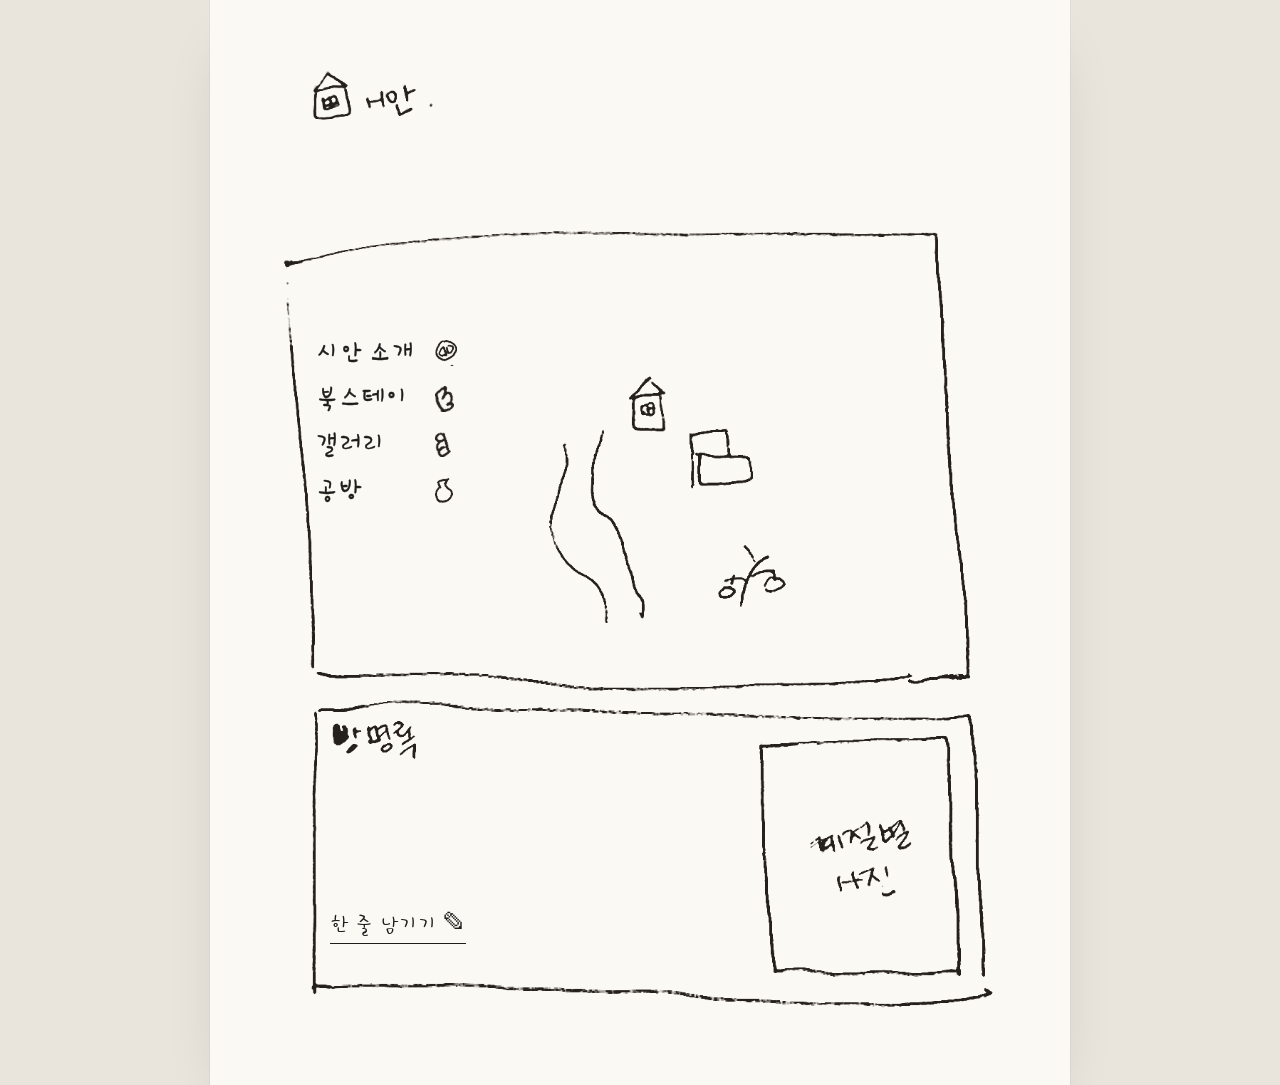
==== index.html @ f901dacc "Tidy the home menu inside the sketch Replace the handwritten menu words with evenly spaced handwriti" ====
<!DOCTYPE html>
<html lang="ko">
<head>
<meta charset="utf-8">
<meta name="viewport" content="width=device-width, initial-scale=1">
<title>시안. — 예술적으로 쉬다.</title>
<meta name="description" content="광덕산 호두마을의 두 채의 집, 시안. 북스테이 · 공방 · 갤러리. EBS 〈건축탐구 집〉에 소개된 집.">
<meta name="theme-color" content="#ECE8DF">
<link rel="icon" href="assets/img/book/favicon.png" type="image/png">

<meta property="og:type" content="book">
<meta property="og:title" content="시안. — 예술적으로 쉬다.">
<meta property="og:description" content="광덕산 호두마을의 두 채의 집, 시안. 북스테이 · 공방 · 갤러리. EBS 〈건축탐구 집〉에 소개된 집.">
<meta property="og:image" content="assets/img/book/drawing.png">
<meta property="og:locale" content="ko_KR">

<link rel="preconnect" href="https://fonts.googleapis.com">
<link rel="preconnect" href="https://fonts.gstatic.com" crossorigin>
<link href="https://fonts.googleapis.com/css2?family=Gowun+Batang:wght@400;700&family=Hi+Melody&display=swap" rel="stylesheet">
<link rel="stylesheet" href="assets/css/style.css">
</head>
<body class="home">

<a class="skip" href="#main">본문으로 건너뛰기</a>

<!-- ───────────────────────── 머리말 (책의 running head) ───────────────────────── -->
<header class="site-head" id="siteHead">
  <div class="head-in">
    <a class="head-title" href="index.html"><img src="assets/img/book/logo-house.svg" alt=""><span>시안.</span></a>
    <span class="head-chapter">예술적으로 쉬다.</span>
    <div class="head-side">
      <a class="head-cart" href="shop.html#cart">장바구니<span class="head-cart-n" data-cart-count hidden>0</span></a>
      <button class="head-toggle" id="navToggle" type="button" aria-expanded="false" aria-controls="mobileNav">차례</button>
    </div>
  </div>
</header>

<!-- ───────────────────────── 차례 ───────────────────────── -->
<nav class="toc-layer mobile-nav" id="mobileNav" aria-label="차례" hidden>
  <div class="toc-layer-in">
    <p class="toc-label">차례</p>
    <ol class="toc">
      <li><a href="index.html"><span class="toc-no"></span><span class="toc-name">처음</span><span class="toc-page">1</span></a></li>
      <li><a href="about.html"><span class="toc-no">1</span><span class="toc-name">시안에 대하여</span><span class="toc-page">9</span></a></li>
      <li><a href="stay.html"><span class="toc-no">2</span><span class="toc-name">시안북스테이</span><span class="toc-page">21</span></a></li>
      <li><a href="workshop.html"><span class="toc-no">3</span><span class="toc-name">시안 공방</span><span class="toc-page">37</span></a></li>
      <li><a href="gallery.html"><span class="toc-no">4</span><span class="toc-name">시안 갤러리</span><span class="toc-page">49</span></a></li>
      <li><a href="shop.html"><span class="toc-no">5</span><span class="toc-name">시안 숍</span><span class="toc-page">61</span></a></li>
      <li><a href="about.html#visit"><span class="toc-no"></span><span class="toc-name">부록 · 오시는 길</span><span class="toc-page">75</span></a></li>
      <li><a href="about.html#press"><span class="toc-no"></span><span class="toc-name">소개된 곳</span><span class="toc-page">19</span></a></li>
    </ol>
  </div>
</nav>

<div class="sheet">

<main id="main" class="home-main">

<!-- 홈은 손그림 그대로: assets/img/book/home-sketch.png 위에 누를 수 있는 자리만 얹었습니다.
     그림을 바꾸면 아래 style 의 left/top/width/height (그림 기준 %) 를 맞춰 주세요. -->
<div class="sketch">
  <img class="sketch-img" src="assets/img/book/home-sketch.png" width="1011" height="1333"
       alt="손으로 그린 시안 홈 화면: 왼쪽 위 집 그림과 '시안.' 글씨, 큰 네모 안 오른쪽에 강과 집과 갤러리 건물과 자전거, 아래 네모에 방명록과 계절별 사진 칸">

  <h1 class="sr">시안 — 예술적으로 쉬다.</h1>

  <a class="spot" style="left:3.96%;top:0.60%;width:17.80%;height:5.25%" href="index.html" aria-label="시안 처음"></a>

  <!-- 메뉴: 손글씨 글꼴 + 스케치에서 오린 아이콘 -->
  <nav class="sk-menu" style="left:5%;top:28.6%;" aria-label="주요 메뉴">
    <a href="about.html"><span>시안 소개</span><img src="assets/img/book/menu-about.png" alt=""></a>
    <a href="stay.html"><span>북스테이</span><img src="assets/img/book/menu-stay.png" alt=""></a>
    <a href="gallery.html"><span>갤러리</span><img src="assets/img/book/menu-gallery.png" alt=""></a>
    <a href="workshop.html"><span>공방</span><img src="assets/img/book/menu-workshop.png" alt=""></a>
  </nav>

  <a class="spot spot--pic" style="left:48.27%;top:32.71%;width:5.93%;height:6.15%" href="stay.html" aria-label="북스테이 (집 그림)"><span>북스테이</span></a>
  <a class="spot spot--pic" style="left:56.58%;top:38.26%;width:9.50%;height:6.45%" href="gallery.html" aria-label="갤러리 (건물 그림)"><span>갤러리</span></a>
  <a class="spot spot--pic" style="left:60.14%;top:50.11%;width:10.58%;height:7.50%" href="about.html#visit" aria-label="오시는 길 (자전거 그림)"><span>오시는 길</span></a>

  <!-- 방명록: 그린 네모 안에 글이 들어갑니다 -->
  <section class="sketch-guest" style="left:6.92%;top:73.37%;width:58.36%;height:19.35%" aria-label="방명록">
    <ul class="guest-list" id="guestList"></ul>
    <button class="guest-open" type="button" id="guestOpen">한 줄 남기기 ✎</button>
  </section>

  <!-- 계절별 사진: 사진을 넣으면 그린 네모를 채웁니다 -->
  <figure class="sketch-season" style="left:68.05%;top:72.62%;width:23.94%;height:22.13%" id="season"></figure>
</div>

</main>

<dialog class="modal" id="guestModal" aria-labelledby="guestModalTitle">
  <div class="modal-in">
    <button class="modal-x" type="button" data-close aria-label="닫기">×</button>
    <div class="modal-body">
      <h2 class="modal-title" id="guestModalTitle">방명록</h2>
      <form id="guestForm" class="guest-form" novalidate>
        <div class="field"><label for="gName">이름</label><input id="gName" autocomplete="name" required maxlength="20"></div>
        <div class="field"><label for="gText">남기실 말</label><textarea id="gText" rows="3" required maxlength="300" placeholder="다녀가신 이야기를 들려주세요"></textarea></div>
        <button class="btn" type="submit" id="guestSubmit">남기기</button>
        <p class="form-msg" id="guestMsg" role="status"></p>
      </form>
    </div>
  </div>
</dialog>
</div><!-- /.sheet -->

<script src="assets/js/data.js" defer></script>
<script src="assets/js/main.js" defer></script>
<script src="assets/js/home.js" defer></script>
</body>
</html>
---- assets/css/style.css ----
/* ============================================================
   CYAN — 예술적으로 쉬다.
   ------------------------------------------------------------
   한 권의 책처럼: 책상 위에 펼친 종이 한 장, 명조 본문과 손글씨 제목, 넉넉한 여백.
   그림은 HOUSE · GALLERY 펜 드로잉 하나만 씁니다 (assets/img/book/).
   색과 크기는 :root 의 토큰만 고치면 전체에 반영됩니다.
   ============================================================ */

:root{
  --desk:   #E9E5DC;   /* 책 바깥 (책상) */
  --paper:  #FBF9F4;   /* 종이 */
  --tint:   #F2EEE5;   /* 한 톤 낮은 종이 */
  --ink:    #1E1E1C;   /* 글자 */
  --ink-2:  #55534E;   /* 보조 글자 */
  --ink-3:  #96928A;   /* 흐린 글자 */
  --rule:   rgba(30,30,28,.16);
  --rule-2: rgba(30,30,28,.08);
  --blue:   #2B4D8F;   /* 시안 — 링크에만 아주 조금 */

  --serif: "Gowun Batang", "Noto Serif KR", serif;   /* 본문 — 책 명조 */
  --pen:   "Hi Melody", "Gowun Batang", cursive;      /* 제목 · 숫자 — 연필 손글씨 */
  --latin: var(--pen);

  --sheet: 860px;                    /* 종이 폭 */
  --pad: clamp(22px, 8vw, 96px);     /* 종이 안쪽 여백 */
  --measure: 34em;                   /* 한 줄 길이 */
  --ease: cubic-bezier(.22,.61,.36,1);

  color-scheme: light;
}

*,*::before,*::after{ box-sizing:border-box; }
html{ -webkit-text-size-adjust:100%; scroll-behavior:smooth; }

body{
  margin:0;
  background:var(--desk);
  color:var(--ink);
  font-family:var(--serif);
  font-size:17px;
  line-height:2;
  letter-spacing:0;
  word-break:keep-all;
  -webkit-font-smoothing:antialiased;
  overflow-x:hidden;
}

img{ max-width:100%; display:block; }
a{ color:inherit; text-decoration:none; }
h1,h2,h3{ margin:0; font-family:var(--pen); font-weight:400; line-height:1.3; }
.toc-name, .turn a{ font-family:var(--pen); }
.toc-name small, .turn a small{ font-family:var(--serif); }
p{ margin:0; }
ul,ol,dl,dd{ margin:0; padding:0; list-style:none; }
button, input, textarea{ font-family:inherit; }

.sr{ position:absolute; width:1px; height:1px; overflow:hidden; clip:rect(0 0 0 0); white-space:nowrap; }
.skip{ position:absolute; left:-9999px; top:0; z-index:300; background:var(--ink); color:var(--paper); padding:10px 16px; font-size:14px; }
.skip:focus{ left:12px; top:12px; }
::selection{ background:#D9E2F1; }
:focus-visible{ outline:1.5px solid var(--ink); outline-offset:4px; }

.link{ border-bottom:1px solid var(--rule); transition:border-color .2s, color .2s; }
.link:hover{ color:var(--blue); border-bottom-color:var(--blue); }
.muted{ color:var(--ink-2); font-size:14px; }
.empty{ color:var(--ink-2); font-size:15px; padding:8px 0; }

/* ── 종이 ─────────────────────────────────────────────────── */

.sheet{
  position:relative;
  max-width:var(--sheet); margin:0 auto;
  background:var(--paper);
  box-shadow:0 0 0 1px rgba(30,30,28,.04), 0 30px 60px -30px rgba(30,30,28,.25);
  min-height:100vh;
}

/* ── 머리말 (running head) ────────────────────────────────── */

.site-head{
  position:sticky; top:0; z-index:100;
  max-width:var(--sheet); margin:0 auto;
  background:rgba(251,249,244,.94);
  backdrop-filter:blur(8px); -webkit-backdrop-filter:blur(8px);
  border-bottom:1px solid transparent;
  transition:border-color .3s;
}
.site-head.is-stuck{ border-bottom-color:var(--rule-2); }
.head-in{
  display:grid; grid-template-columns:1fr auto 1fr; align-items:center; gap:12px;
  height:58px; padding:0 var(--pad);
  font-size:13px; color:var(--ink-2);
}
.head-title{ display:inline-flex; align-items:center; gap:8px; justify-self:start; color:var(--ink); }
.head-title img{ width:24px; height:auto; }
.head-title span{ font-family:var(--pen); font-size:25px; line-height:1; }
.head-chapter{ font-size:12.5px; color:var(--ink-3); letter-spacing:.02em; white-space:nowrap; overflow:hidden; text-overflow:ellipsis; }
.head-side{ justify-self:end; display:flex; align-items:center; gap:18px; }
.head-cart, .head-toggle{
  background:none; border:0; padding:6px 0; cursor:pointer;
  font-size:13px; color:var(--ink-2); letter-spacing:.02em;
  border-bottom:1px solid transparent; transition:color .2s, border-color .2s;
}
.head-cart:hover, .head-toggle:hover{ color:var(--ink); border-bottom-color:var(--ink); }
.head-cart-n{ margin-left:4px; font-family:var(--latin); font-size:18px; color:var(--blue); }
.head-cart-n::before{ content:"("; } .head-cart-n::after{ content:")"; }
.head-cart-n[hidden]{ display:none; }
.head-toggle[aria-expanded="true"]{ color:var(--ink); }

/* ── 차례 (펼침) ──────────────────────────────────────────── */

.toc-layer{
  position:fixed; inset:0; z-index:99;
  background:rgba(233,229,220,.6);
  backdrop-filter:blur(3px); -webkit-backdrop-filter:blur(3px);
  opacity:0; pointer-events:none; transition:opacity .35s var(--ease);
  overflow-y:auto;
}
.toc-layer.is-open{ opacity:1; pointer-events:auto; }
.toc-layer-in{
  max-width:var(--sheet); min-height:100%; margin:0 auto;
  background:var(--paper);
  padding:120px var(--pad) 80px;
  transform:translateY(-10px); transition:transform .45s var(--ease);
}
.toc-layer.is-open .toc-layer-in{ transform:none; }
.toc-label, .part-label{
  text-align:center; font-size:15px; letter-spacing:.2em; padding-left:.2em; color:var(--ink-2);
  margin-bottom:48px;
}

.toc{ max-width:30em; margin:0 auto; }
.toc li + li{ margin-top:4px; }
.toc a{
  display:grid; grid-template-columns:2.2em minmax(0,1fr) auto; align-items:baseline;
  padding:10px 0;
  /* 점선 줄 (leader) */
  background:radial-gradient(circle, var(--ink-3) .7px, transparent 1px) 0 calc(100% - 1.15em)/7px 7px repeat-x;
  transition:color .2s;
}
.toc a:hover{ color:var(--blue); }
.toc-no{ align-self:stretch; background:var(--paper); font-family:var(--latin); font-size:25px; line-height:1.6; color:var(--ink-3); }
.toc-name{ justify-self:start; padding-right:.6em; background:var(--paper); font-size:21px; line-height:1.5; }
.toc-name small{ display:block; font-size:13px; color:var(--ink-3); line-height:1.6; }
.toc-page{ padding-left:.6em; background:var(--paper); font-family:var(--latin); font-size:22px; color:var(--ink-2); }
.toc a[aria-current="page"] .toc-name{ color:var(--blue); }

@keyframes ink{ from{ opacity:0; filter:blur(3px); } to{ opacity:1; filter:none; } }
@keyframes rise{ from{ opacity:0; transform:translateY(10px); } to{ opacity:1; transform:none; } }

/* ── 홈: 손그림 그대로 (assets/img/book/home-sketch.png) ──────── */

.home .site-head{ display:none; }
.home-main{ padding:clamp(28px,6vw,64px) clamp(14px,5vw,56px) clamp(40px,7vw,72px); }

.sketch{ position:relative; max-width:720px; margin:0 auto; container-type:inline-size; animation:ink 1.2s var(--ease) both; }
.sketch-img{ width:100%; height:auto; }

/* 누를 수 있는 자리 (그림 위에 투명하게) */
.spot{ position:absolute; display:block; border-radius:10px; transition:background .25s; }
.spot--line:hover, .spot--line:focus-visible{ background:linear-gradient(transparent 62%, rgba(43,77,143,.18) 62% 88%, transparent 88%); }
.spot--pic span{
  position:absolute; left:50%; top:100%; transform:translate(-50%,-2px);
  font-family:var(--pen); font-size:max(15px,2.6cqw); line-height:1; white-space:nowrap; color:var(--blue);
  opacity:0; transition:opacity .25s, transform .3s var(--ease); pointer-events:none;
}
.spot--pic:hover, .spot--pic:focus-visible{ background:rgba(43,77,143,.07); }
.spot--pic:hover span, .spot--pic:focus-visible span{ opacity:1; transform:translate(-50%,4px); }
.spot:focus-visible{ outline:1.5px dashed var(--blue); outline-offset:2px; }

/* 메뉴 (그림 안 왼쪽) */
.sk-menu{ position:absolute; display:grid; gap:1.5cqw; }
.sk-menu a{ display:grid; grid-template-columns:16.5cqw auto; align-items:center; width:fit-content; }
.sk-menu span{
  font-family:var(--pen); font-size:max(14px,3.9cqw); line-height:1.25; color:var(--ink); width:fit-content;
  -webkit-text-stroke:.35px currentColor;   /* 펜 선 굵기에 맞춤 */
  background:linear-gradient(transparent 58%, rgba(43,77,143,0) 58% 90%, transparent 90%);
  transition:background .25s, color .2s;
}
.sk-menu img{ height:max(14px,3.5cqw); width:auto; transition:transform .35s var(--ease); }
.sk-menu a:hover span, .sk-menu a:focus-visible span{ color:var(--blue); background:linear-gradient(transparent 58%, rgba(43,77,143,.16) 58% 90%, transparent 90%); }
.sk-menu a:hover img, .sk-menu a:focus-visible img{ transform:rotate(-8deg) scale(1.1); }

/* 방명록 칸 */
.sketch-guest{ position:absolute; display:flex; flex-direction:column; justify-content:space-between; overflow:hidden; padding-top:1cqw; }
.sketch-guest .guest-list{ overflow:hidden; }
.sketch-guest .guest-list li + li{ margin-top:1.4cqw; padding-top:1.4cqw; border-top:1px dashed var(--rule); }
.sketch-guest .guest-text{ font-size:max(11px,2.3cqw); line-height:1.6; display:-webkit-box; -webkit-line-clamp:2; -webkit-box-orient:vertical; overflow:hidden; }
.sketch-guest .guest-by{ font-size:max(10px,1.7cqw); color:var(--ink-3); }
.sketch-guest .guest-empty{ font-size:max(11px,2.2cqw); color:var(--ink-2); }
.guest-open{
  align-self:flex-start; border:0; background:none; padding:0 0 2px; cursor:pointer;
  font-family:var(--pen); font-size:max(14px,3.2cqw); line-height:1.3; color:var(--ink); border-bottom:1px solid var(--ink);
  transition:color .2s, border-color .2s;
}
.guest-open:hover{ color:var(--blue); border-bottom-color:var(--blue); }
.guest-form{ display:grid; gap:18px; margin-top:16px; }
.guest-form .btn{ justify-self:start; }
.guest-thanks{ font-size:15px; color:var(--ink-2); margin-top:12px; }

/* 계절별 사진 칸 */
.sketch-season{ position:absolute; margin:0; overflow:hidden; }
.sketch-season.has-photo{ background:var(--paper); }
.sketch-season img{ width:100%; height:100%; object-fit:cover; }
.sketch-season figcaption{
  position:absolute; left:0; right:0; bottom:0; padding:4px 8px;
  background:rgba(251,249,244,.85); text-align:center; font-family:var(--pen); font-size:max(14px,2.4cqw);
}

/* 소개된 곳 */
.press{ display:grid; grid-template-columns:repeat(2,minmax(0,1fr)); gap:20px; }
.press-item{ padding:28px 26px 26px; border:1px solid var(--rule); background:var(--paper); }
.press-kind{ font-size:13px; letter-spacing:.2em; color:var(--ink-3); }
.press-title{ margin-top:8px; font-size:30px; line-height:1.3; }
.press-sub{ font-size:16px; color:var(--ink-2); }
.press-text{ margin:14px 0 16px; font-size:16px; line-height:1.8; }
.press .xref{ margin-left:0; }
.press--inline{ margin-top:28px; max-width:var(--measure); }

/* ── 장 첫 페이지 ─────────────────────────────────────────── */

.opener{
  display:flex; flex-direction:column; align-items:center; text-align:center;
  padding:clamp(80px,13vw,140px) var(--pad) clamp(64px,9vw,96px);
  border-bottom:1px solid var(--rule-2);
}
.opener-no{ font-size:15px; letter-spacing:.2em; padding-left:.2em; color:var(--ink-2); animation:rise 1s var(--ease) both; }
.opener-title{ margin-top:18px; font-size:clamp(38px,5.8vw,52px); letter-spacing:0; animation:rise 1s var(--ease) .12s both; }
.opener-title::after{ content:""; display:block; width:28px; height:1px; margin:30px auto 0; background:var(--ink); }
.opener-art{ width:min(120px,34%); height:auto; margin-top:52px; animation:ink 1.4s var(--ease) .25s both; }
.opener-art--wide{ width:min(210px,56%); }
.opener-epigraph{
  margin-top:44px; max-width:28em;
  font-size:15px; line-height:2.1; color:var(--ink-2);
  animation:rise 1s var(--ease) .35s both;
}

/* ── 본문 페이지 ──────────────────────────────────────────── */

.page{ padding:clamp(64px,9vw,104px) var(--pad); }
.page + .page{ border-top:1px solid var(--rule-2); }
.page--appendix{ background:var(--tint); }

.sect-title{ font-size:28px; letter-spacing:0; margin-bottom:30px; }
.sect-no{ font-family:var(--latin); font-size:25px; color:var(--ink-3); margin-right:.8em; letter-spacing:0; }
.page--appendix .sect-title{ text-align:center; margin-top:-24px; }

.prose{ max-width:var(--measure); }
.prose p + p{ margin-top:1.1em; }
.prose .lead{ font-size:20px; line-height:1.9; margin-bottom:.4em; }
.prose .sign{ margin-top:2.4em; text-align:right; color:var(--ink-2); }
.prose .sign span{ font-size:14px; color:var(--ink-3); }
#preface .prose{ margin:0 auto; }
.prose-note{ max-width:var(--measure); margin:-12px 0 36px; font-size:15px; color:var(--ink-2); }

.plate{ margin:56px auto 36px; text-align:center; }
.plate img{ width:min(250px,64%); height:auto; margin:0 auto; }
.plate--small img{ width:min(130px,40%); }
.plate figcaption{ margin-top:16px; font-size:13px; color:var(--ink-2); }
.plate figcaption span{ margin-right:.8em; color:var(--ink-3); letter-spacing:.1em; }

.glossary{ max-width:var(--measure); border-top:1px solid var(--rule); }
.glossary > div{ display:grid; grid-template-columns:7.5em minmax(0,1fr); gap:20px; padding:16px 0; border-bottom:1px solid var(--rule-2); }
.glossary > div[hidden]{ display:none; }
.glossary dt{ font-size:14px; color:var(--ink-2); padding-top:2px; }
.glossary dd{ font-size:16px; line-height:1.9; }
.xref{ margin-left:.5em; font-size:13px; color:var(--blue); white-space:nowrap; }
.xref:hover{ border-bottom:1px solid var(--blue); }

.footnote{ max-width:var(--measure); margin-top:40px; padding-top:14px; font-size:13px; line-height:1.9; color:var(--ink-2); position:relative; }
.footnote::before{ content:""; position:absolute; top:0; left:0; width:48px; height:1px; background:var(--ink-3); }

.route{ max-width:var(--measure); margin:32px 0 40px; counter-reset:r; }
.route li{ position:relative; padding-left:2.4em; counter-increment:r; }
.route li + li{ margin-top:.8em; }
.route li::before{ content:counter(r); position:absolute; left:0; top:-.05em; font-family:var(--latin); font-size:25px; color:var(--ink-3); }

.dots li{ display:inline; }
.dots li + li::before{ content:" · "; color:var(--ink-3); }

/* ── 버튼 ─────────────────────────────────────────────────── */

.btn{
  display:inline-flex; align-items:center; justify-content:center; gap:8px;
  min-height:48px; padding:0 26px;
  background:var(--ink); color:var(--paper);
  border:1px solid var(--ink); border-radius:0;
  font-size:15px; letter-spacing:.06em; cursor:pointer;
  transition:background .25s, color .25s;
}
.btn:hover{ background:var(--paper); color:var(--ink); }
.btn--ghost{ background:transparent; color:var(--ink); }
.btn--ghost:hover{ background:var(--ink); color:var(--paper); }
.btn--block{ width:100%; }
.btn:disabled{ background:var(--tint); color:var(--ink-3); border-color:var(--rule); cursor:not-allowed; }

/* 본문 안 행동 버튼은 글줄처럼 */
.show-actions{ display:flex; flex-wrap:wrap; align-items:center; gap:10px 24px; margin-top:22px; }
.show-actions .btn, .room .btn{
  min-height:0; padding:0 0 2px; background:none; color:var(--ink); border:0; border-bottom:1px solid var(--ink);
  font-size:14.5px; letter-spacing:.02em;
}
.show-actions .btn::after, .room .btn::after{ content:"→"; transition:transform .3s var(--ease); }
.show-actions .btn:hover, .room .btn:hover{ color:var(--blue); border-bottom-color:var(--blue); background:none; }
.show-actions .btn:hover::after, .room .btn:hover::after{ transform:translateX(3px); }

.chip{ font-size:12.5px; color:var(--ink-3); }
.chip::before{ content:"— "; }

/* ── 사진 (data.js 에 사진을 넣었을 때만) ─────────────────── */

.frame{ position:relative; aspect-ratio:4/3; overflow:hidden; background:var(--tint); }
.frame img{ position:absolute; inset:0; width:100%; height:100%; object-fit:cover; }
.frame--tall{ aspect-ratio:3/4; }
.room-visual:empty, .show-visual:empty{ display:none; }

/* ── 방 · 수업 목록 (2장 · 3장) ───────────────────────────── */

.rooms{ max-width:var(--measure); }
.room{ padding:28px 0 32px; border-top:1px solid var(--rule); }
.room:last-child{ border-bottom:1px solid var(--rule); }
.room-visual{ margin-bottom:22px; }
.room .tile-no{ font-family:var(--latin); font-size:19px; letter-spacing:.08em; color:var(--ink-3); }
.room-name{ font-size:28px; margin:2px 0 8px; }
.room-text{ font-size:16px; line-height:1.95; }
.room .dots{ margin-top:10px; font-size:14px; color:var(--ink-2); }
.room-meta{ margin-top:16px; }
.room-meta > div{ display:grid; grid-template-columns:4.5em minmax(0,1fr); gap:12px; font-size:14px; line-height:1.9; }
.room-meta dt{ color:var(--ink-3); }

/* ── 신청서 (예약 · 수업) ─────────────────────────────────── */

.book{ max-width:36em; }
.book[hidden]{ display:none; }
.book-step{ border:0; margin:0; padding:0 0 44px; min-width:0; }
.book-step legend{ display:flex; align-items:baseline; gap:14px; padding:0; margin-bottom:18px; font-size:17px; }
.book-step legend span{ font-size:14px; color:var(--ink-3); }

.book-sum{ margin-top:8px; padding:28px clamp(18px,4vw,32px); border:1px solid var(--ink); background:var(--paper); }
.book-sum-title{ font-size:14px; letter-spacing:.16em; color:var(--ink-2); margin-bottom:10px; }

.sum > div{ display:flex; justify-content:space-between; gap:16px; padding:8px 0; border-bottom:1px solid var(--rule-2); font-size:14.5px; line-height:1.7; }
.sum dt{ color:var(--ink-2); flex:none; }
.sum dd{ text-align:right; }
.sum .sum-sub{ font-size:13px; }
.sum .sum-sub dt, .sum .sum-sub dd{ color:var(--ink-3); }
.sum .sum-total{ border-top:1px solid var(--ink); border-bottom:0; margin-top:6px; padding-top:14px; align-items:baseline; }
.sum .sum-total dt{ color:var(--ink); }
.sum .sum-total dd{ font-size:22px; letter-spacing:-.01em; }
.sum-note{ text-align:right; font-size:12.5px; }

.notice{ margin:20px 0; font-size:12.5px; line-height:1.85; color:var(--ink-2); }
.notice li{ position:relative; padding-left:1.1em; }
.notice li + li{ margin-top:4px; }
.notice li::before{ content:"*"; position:absolute; left:0; color:var(--ink-3); }

/* 고르기 */
.pick{ display:grid; border-top:1px solid var(--rule); }
.pick-item{ position:relative; cursor:pointer; border-bottom:1px solid var(--rule); }
.pick-item input{ position:absolute; opacity:0; inset:0; margin:0; cursor:pointer; }
.pick-box{
  display:grid; grid-template-columns:22px minmax(0,1fr) auto; grid-template-rows:auto auto; column-gap:12px;
  align-items:baseline; padding:14px 4px;
  transition:background .2s;
}
.pick-box::before{
  content:""; grid-row:1 / 3; align-self:center;
  width:14px; height:14px; border:1px solid var(--ink); border-radius:50%;
  box-shadow:inset 0 0 0 3px var(--paper); transition:background .2s;
}
.pick-item:hover .pick-box{ background:var(--tint); }
.pick-item input:checked + .pick-box::before{ background:var(--ink); }
.pick-item input:focus-visible + .pick-box{ outline:1.5px solid var(--ink); outline-offset:2px; }
.pick-name{ font-size:16.5px; }
.pick-sub{ grid-column:2; font-size:12.5px; color:var(--ink-3); line-height:1.6; }
.pick-price{ grid-column:3; grid-row:1; font-size:14px; color:var(--ink-2); }

/* 달력 */
.cal{ position:relative; }
.cal-nav{ position:absolute; top:0; right:0; display:flex; gap:4px; z-index:1; }
.cal-nav button{
  width:34px; height:30px; border:1px solid var(--rule); background:var(--paper); cursor:pointer;
  font-size:13px; color:var(--ink); transition:border-color .2s;
}
.cal-nav button:hover:not(:disabled){ border-color:var(--ink); }
.cal-nav button:disabled{ opacity:.3; cursor:default; }
.cal-months{ display:grid; grid-template-columns:repeat(auto-fit,minmax(0,1fr)); gap:clamp(18px,4vw,40px); }
.cal-title{ font-family:var(--latin); font-size:25px; letter-spacing:.06em; line-height:30px; margin-bottom:8px; }
.cal-grid{ display:grid; grid-template-columns:repeat(7,minmax(0,1fr)); gap:2px 0; }
.cal-wd{ text-align:center; font-size:11.5px; color:var(--ink-3); padding-bottom:6px; border-bottom:1px solid var(--rule-2); margin-bottom:4px; }
.cal-day{
  position:relative; aspect-ratio:1/1; max-height:42px; width:100%;
  border:0; background:none; cursor:pointer; padding:0;
  font-family:var(--latin); font-size:21px; color:var(--ink);
  transition:background .15s;
}
.cal-day.is-wknd:not(:disabled){ color:var(--blue); }
.cal-day:hover:not(:disabled){ background:var(--tint); }
.cal-day:disabled{ color:var(--ink-3); opacity:.45; cursor:default; }
.cal-day.is-full{ text-decoration:line-through; }
.cal-day.is-out{ text-decoration:none; opacity:1; color:var(--ink); }
.cal-day.is-today::after{ content:""; position:absolute; left:50%; bottom:5px; width:10px; height:1px; margin-left:-5px; background:currentColor; }
.cal-day.is-range{ background:var(--tint); }
.cal-day.is-sel, .cal-day.is-sel:hover:not(:disabled){ background:var(--ink); color:var(--paper); opacity:1; text-decoration:none; }
.cal-help{ margin-top:16px; font-size:14.5px; }
.cal-legend{ display:flex; flex-wrap:wrap; gap:4px 18px; margin-top:6px; font-size:12px; color:var(--ink-3); }
.cal-legend li{ display:flex; align-items:center; gap:6px; }
.cal-legend i{ width:11px; height:11px; }
.cal-legend i.is-sel{ background:var(--ink); }
.cal-legend i.is-full{ background:linear-gradient(transparent 45%, var(--ink-3) 45% 55%, transparent 55%); }
.cal-legend i.is-wknd{ border:1px solid var(--blue); }

/* 숫자 */
.stepper{ display:inline-flex; align-items:center; border:1px solid var(--rule); }
.stepper button{ width:44px; height:44px; border:0; background:none; cursor:pointer; font-size:18px; color:var(--ink); transition:background .2s; }
.stepper button:hover:not(:disabled){ background:var(--tint); }
.stepper button:disabled{ color:var(--ink-3); opacity:.5; cursor:default; }
.stepper output{ min-width:44px; text-align:center; font-family:var(--latin); font-size:25px; }
.stepper--sm button{ width:30px; height:30px; font-size:14px; }
.stepper--sm output{ min-width:26px; font-size:16px; }
.book-step .stepper + .muted{ margin-top:10px; font-size:13px; }

/* 빈칸 */
.fields{ display:grid; grid-template-columns:repeat(2,minmax(0,1fr)); gap:22px 24px; }
.field--full{ grid-column:1 / -1; }
.field label{ display:block; font-size:13px; color:var(--ink-2); }
.field label small{ font-size:12px; color:var(--ink-3); margin-left:4px; }
.field input:not([type="checkbox"]), .field textarea{
  width:100%; padding:8px 0 9px;
  background:transparent; color:var(--ink);
  border:0; border-bottom:1px solid var(--ink); border-radius:0;
  font:inherit; font-size:16px; line-height:1.6;
  transition:border-color .2s, box-shadow .2s;
}
.field textarea{ resize:vertical; background-image:repeating-linear-gradient(transparent 0 calc(1.6em + 1px), var(--rule-2) calc(1.6em + 1px) calc(1.6em + 2px)); }
.field input::placeholder, .field textarea::placeholder{ color:var(--ink-3); }
.field input:focus, .field textarea:focus{ outline:none; box-shadow:0 1px 0 var(--ink); }
.field.is-bad input, .field.is-bad textarea{ border-bottom-color:#B4452F; box-shadow:0 1px 0 #B4452F; }
.field--check label{ display:flex; gap:10px; align-items:flex-start; font-size:14px; color:var(--ink); cursor:pointer; }
.field--check input{ margin-top:6px; accent-color:var(--ink); width:15px; height:15px; flex:none; }
.field--check.is-bad label{ color:#B4452F; }
.field[hidden]{ display:none; }
.book-sum .field--check{ margin-bottom:20px; }

.form-msg{ margin-top:12px; font-size:13.5px; color:#B4452F; }
.form-msg:empty{ display:none; }

.done{ max-width:36em; padding:40px clamp(20px,4vw,40px); border:1px solid var(--ink); }
.done:focus{ outline:none; }
.done .part-label{ text-align:left; margin-bottom:16px; padding-left:0; }
.done-title{ font-size:28px; margin-bottom:12px; }
.done-text{ font-size:15px; line-height:1.95; color:var(--ink-2); margin-bottom:20px; }
.done .sum{ margin-bottom:20px; }

/* 수업 날짜 */
.slots{ border-top:1px solid var(--rule); }
.slots-row{ display:grid; grid-template-columns:9.5em minmax(0,1fr); gap:12px; align-items:center; padding:10px 0; border-bottom:1px solid var(--rule-2); }
.slots-date{ font-size:14.5px; }
.slots-times{ display:flex; flex-wrap:wrap; gap:6px; }
.slot{
  min-height:34px; padding:0 14px; border:1px solid var(--rule); background:none; cursor:pointer;
  font-family:var(--latin); font-size:20px; color:var(--ink);
  transition:border-color .2s, background .2s, color .2s;
}
.slot:hover:not(:disabled){ border-color:var(--ink); }
.slot.is-sel{ background:var(--ink); border-color:var(--ink); color:var(--paper); }
.slot:disabled{ color:var(--ink-3); cursor:default; text-decoration:line-through; }
.slot em{ font-family:var(--serif); font-style:normal; font-size:11px; margin-left:4px; display:inline-block; text-decoration:none; }

/* ── 전시 (4장) ───────────────────────────────────────────── */

.show{ max-width:var(--measure); }
.show + .show{ margin-top:48px; padding-top:48px; border-top:1px solid var(--rule-2); }
.show-visual{ margin-bottom:24px; }
.show-meta{ font-family:var(--latin); font-size:21px; letter-spacing:.06em; color:var(--ink-2); }
.show-title{ margin:6px 0 2px; font-size:clamp(30px,4vw,38px); letter-spacing:0; }
.show-title::before{ content:"〈"; color:var(--ink-3); } .show-title::after{ content:"〉"; color:var(--ink-3); }
.show-artist{ font-size:15px; color:var(--ink-2); }
.show-text{ margin-top:18px; font-size:16px; line-height:2; }

.showlist{ max-width:var(--measure); border-top:1px solid var(--rule); }
.showlist li{ display:grid; grid-template-columns:6em minmax(0,1fr) auto; gap:4px 16px; align-items:baseline; padding:14px 0; border-bottom:1px solid var(--rule-2); }
.showlist-date{ font-family:var(--latin); font-size:20px; color:var(--ink-2); grid-row:1 / 3; }
.showlist-title{ font-size:16.5px; }
.showlist-artist{ grid-column:2; font-size:13.5px; color:var(--ink-3); }
.showlist-state{ grid-column:3; grid-row:1; font-size:12px; color:var(--ink-3); }

/* 탭 (연도 · 시리즈) */
.tabs{ display:flex; flex-wrap:wrap; gap:4px 0; margin-bottom:28px; font-size:14px; }
.tabs button{
  border:0; background:none; cursor:pointer; padding:4px 0;
  font-size:14px; color:var(--ink-3); border-bottom:1px solid transparent;
  transition:color .2s, border-color .2s;
}
.tabs button + button{ margin-left:18px; }
.tabs button:hover{ color:var(--ink); }
.tabs button[aria-selected="true"]{ color:var(--ink); border-bottom-color:var(--ink); }
.tabs button em{ font-style:normal; font-size:11px; color:var(--ink-3); margin-left:3px; }

.archive{ max-width:var(--measure); border-top:1px solid var(--rule); }
.archive-item button{
  display:grid; grid-template-columns:10em minmax(0,1fr) auto; gap:2px 16px; align-items:baseline;
  width:100%; padding:16px 0; border:0; border-bottom:1px solid var(--rule-2); background:none;
  text-align:left; cursor:pointer; font:inherit; color:inherit;
  transition:background .2s, padding .3s var(--ease);
}
.archive-item button::after{ content:"→"; grid-column:3; grid-row:1; color:var(--ink-3); transition:transform .3s var(--ease); }
.archive-item button:hover{ background:var(--tint); padding-left:10px; padding-right:10px; }
.archive-item button:hover::after{ transform:translateX(3px); color:var(--ink); }
.archive-item .frame{ display:none; }
.archive-date{ grid-row:1 / 3; font-family:var(--latin); font-size:19px; color:var(--ink-2); }
.archive-title{ grid-column:2; font-size:16.5px; }
.archive-artist{ grid-column:2; font-size:13.5px; color:var(--ink-3); }
.archive .empty{ padding:16px 0; }

/* ── 숍 (5장) ─────────────────────────────────────────────── */

.series{ max-width:var(--measure); }
.series + .series{ margin-top:56px; }
.series-head{ margin-bottom:14px; }
.series-no{ font-family:var(--latin); font-size:19px; letter-spacing:.08em; color:var(--ink-3); }
.series-name{ margin:2px 0 6px; font-size:28px; }
.series-name em{ font-family:var(--latin); font-style:normal; font-size:21px; color:var(--ink-2); margin-left:8px; }
.series-text{ font-size:15px; line-height:1.9; color:var(--ink-2); }
.series--archive .series-name::after{ content:"기록"; margin-left:10px; font-size:12px; color:var(--ink-3); border:1px solid var(--rule); padding:1px 6px; vertical-align:middle; }

.products{ border-top:1px solid var(--rule); }
.product > a, .product > button{
  display:flex; align-items:baseline; justify-content:space-between; gap:12px;
  width:100%; padding:13px 0; border:0; border-bottom:1px solid var(--rule-2);
  background:radial-gradient(circle, var(--ink-3) .7px, transparent 1px) 0 calc(100% - 1.25em)/7px 7px repeat-x;
  text-align:left; cursor:pointer; font:inherit; color:inherit;
}
.product .frame{ display:none; }
.product-name{ padding-right:.6em; background:var(--paper); font-size:16px; transition:color .2s; }
.product-price{ padding-left:.6em; background:var(--paper); font-size:14.5px; color:var(--ink-2); white-space:nowrap; }
.product button:hover .product-name, .product a:hover .product-name{ color:var(--blue); }
.product.is-out .product-name{ color:var(--ink-3); }

/* ── 대화상자 ─────────────────────────────────────────────── */

.modal{
  width:min(600px, calc(100% - 24px)); max-height:calc(100dvh - 40px);
  padding:0; border:1px solid var(--rule); background:var(--paper); color:var(--ink);
  box-shadow:0 40px 80px -30px rgba(30,30,28,.4);
}
.modal::backdrop{ background:rgba(233,229,220,.72); backdrop-filter:blur(3px); }
.modal[open]{ animation:rise .4s var(--ease); }
.modal-in{ position:relative; padding:clamp(32px,6vw,56px); }
.modal-x{ position:absolute; top:12px; right:14px; width:36px; height:36px; border:0; background:none; cursor:pointer; font-size:24px; color:var(--ink-2); }
.modal-x:hover{ color:var(--ink); }
.modal-title{ margin:6px 0 4px; font-size:30px; }
.modal-body > .frame{ margin-bottom:22px; }
.modal-body .part-label{ text-align:left; margin-bottom:12px; padding-left:0; }
.modal-body .show-title{ font-size:30px; }

.modal--drawer{ margin:0 0 0 auto; width:min(460px,100%); height:100dvh; max-height:none; border-width:0 0 0 1px; }
.modal--drawer[open]{ animation:slide .45s var(--ease); }
@keyframes slide{ from{ transform:translateX(30px); opacity:0; } to{ transform:none; opacity:1; } }
.modal--drawer .done{ border:0; padding:24px 0 0; }

.prod{ display:block; }
.prod > .frame{ margin-bottom:22px; }
.prod-price{ margin:4px 0; font-size:17px; color:var(--ink-2); }
.prod .show-text{ margin:14px 0 26px; }
.buy{ display:flex; gap:10px; align-items:center; }
.buy .btn{ flex:1; }
.form-msg .link, .modal .link{ background:none; border:0; border-bottom:1px solid var(--rule); padding:0; font:inherit; cursor:pointer; color:var(--ink); }
#prodMsg{ color:var(--ink-2); }

.cart{ margin:20px 0 4px; border-top:1px solid var(--rule); }
.cart-item{ display:grid; grid-template-columns:minmax(0,1fr) auto; gap:12px; align-items:start; padding:14px 0; border-bottom:1px solid var(--rule-2); }
.cart-item > .frame{ display:none; }
.cart-name{ font-size:15.5px; }
.cart-info .muted{ font-size:13px; }
.cart-info .stepper{ margin-top:6px; }
.cart-side{ text-align:right; font-size:14.5px; }
.cart-del{ margin-top:4px; border:0; background:none; padding:0; cursor:pointer; font-size:12.5px; color:var(--ink-3); border-bottom:1px solid var(--rule-2); }
.cart-del:hover{ color:var(--ink); }
.cart .empty{ padding:16px 0; }
.order{ margin-top:28px; }
.order[hidden]{ display:none; }
.order .fields{ margin-bottom:18px; }
.order .muted{ display:block; margin-bottom:18px; font-size:12.5px; }

/* ── 장의 끝 ──────────────────────────────────────────────── */

.site-foot{ padding:72px var(--pad) 40px; border-top:1px solid var(--rule-2); text-align:center; }
.turn{ display:flex; justify-content:space-between; gap:20px; text-align:left; }
.turn a{ display:flex; flex-direction:column; font-size:21px; line-height:1.4; transition:color .2s; }
.turn a small{ font-size:13px; letter-spacing:.06em; color:var(--ink-3); margin-bottom:2px; }
.turn a:hover{ color:var(--blue); }
.turn-prev small::before{ content:"← "; }
.turn-next{ text-align:right; margin-left:auto; }
.turn-next small::after{ content:" →"; }
.folio{ margin-top:56px; font-family:var(--latin); font-size:20px; color:var(--ink-3); letter-spacing:.1em; }
.foot-copy{ margin-top:6px; font-size:11.5px; color:var(--ink-3); letter-spacing:.06em; }

/* ── 천천히 나타나기 ──────────────────────────────────────── */

.reveal{ opacity:0; transition:opacity 1s var(--ease); }
.reveal.is-in{ opacity:1; }

/* ── 좁은 화면 ───────────────────────────────────────────── */

@media (max-width:860px){
  body{ background:var(--paper); }
  .sheet{ box-shadow:none; }
}

@media (max-width:620px){
  body{ font-size:16px; line-height:1.95; }
  .head-in{ grid-template-columns:auto 1fr; }
  .head-chapter{ display:none; }
  .head-side{ gap:14px; }
  .press{ grid-template-columns:1fr; }
  .glossary > div{ grid-template-columns:1fr; gap:0; }
  .glossary dt{ font-size:12.5px; }
  .fields{ grid-template-columns:1fr; }
  .slots-row{ grid-template-columns:1fr; gap:6px; }
  .archive-item button{ grid-template-columns:minmax(0,1fr) auto; }
  .archive-date{ grid-row:auto; grid-column:1; font-size:14px; }
  .archive-title, .archive-artist{ grid-column:1; }
  .archive-item button::after{ grid-row:1 / 4; align-self:center; }
  .showlist li{ grid-template-columns:minmax(0,1fr) auto; }
  .showlist-date{ grid-row:auto; }
  .showlist-title, .showlist-artist{ grid-column:1; }
  .showlist-state{ grid-column:2; grid-row:1; }
  .turn a{ font-size:19px; }
  .toc-layer-in{ padding-top:96px; }
}

@media (prefers-reduced-motion:reduce){
  html{ scroll-behavior:auto; }
  *,*::before,*::after{ animation-duration:.001ms !important; animation-delay:0ms !important; transition-duration:.001ms !important; }
  .reveal{ opacity:1; }
}
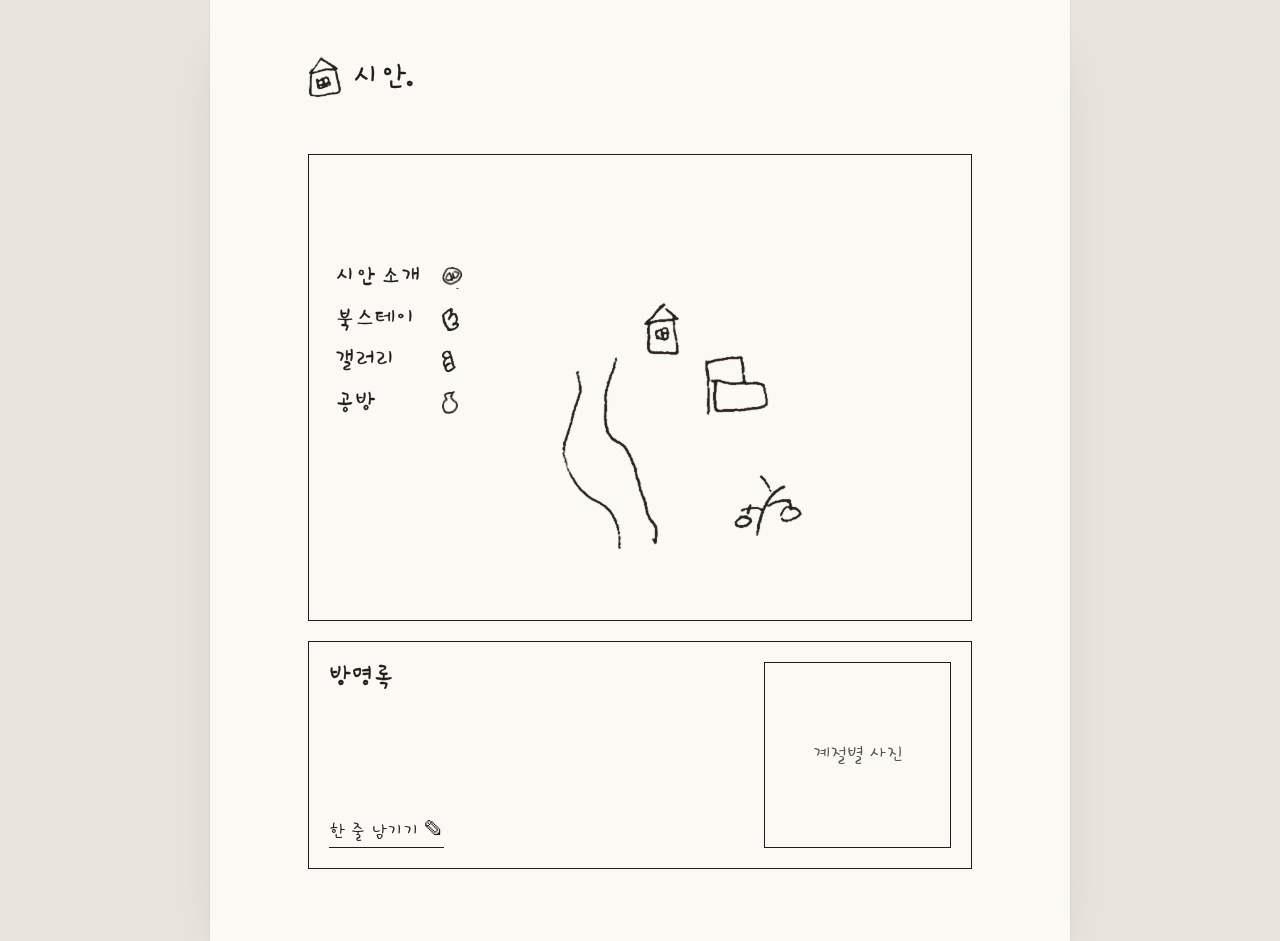
==== commit 018ec9cd: "Home: keep only the sketch drawings, draw boxes as clean pen lines Cut the logo house, menu icons, r" ====
--- a/index.html
+++ b/index.html
@@ -56,37 +56,44 @@
 
 <main id="main" class="home-main">
 
-<!-- 홈은 손그림 그대로: assets/img/book/home-sketch.png 위에 누를 수 있는 자리만 얹었습니다.
-     그림을 바꾸면 아래 style 의 left/top/width/height (그림 기준 %) 를 맞춰 주세요. -->
-<div class="sketch">
-  <img class="sketch-img" src="assets/img/book/home-sketch.png" width="1011" height="1333"
-       alt="손으로 그린 시안 홈 화면: 왼쪽 위 집 그림과 '시안.' 글씨, 큰 네모 안 오른쪽에 강과 집과 갤러리 건물과 자전거, 아래 네모에 방명록과 계절별 사진 칸">
+<h1 class="sr">시안 — 예술적으로 쉬다.</h1>
 
-  <h1 class="sr">시안 — 예술적으로 쉬다.</h1>
+<!-- 로고: 스케치의 집 그림 + 글씨 -->
+<a class="home-logo" href="index.html" aria-label="시안 처음">
+  <img src="assets/img/book/home-logo.png" alt="" width="114" height="142">
+  <span>시안.</span>
+</a>
 
-  <a class="spot" style="left:3.96%;top:0.60%;width:17.80%;height:5.25%" href="index.html" aria-label="시안 처음"></a>
-
-  <!-- 메뉴: 손글씨 글꼴 + 스케치에서 오린 아이콘 -->
-  <nav class="sk-menu" style="left:5%;top:28.6%;" aria-label="주요 메뉴">
+<!-- 큰 네모: 메뉴 + 스케치 그림 (자리는 스케치 그대로, 네모 기준 %) -->
+<section class="hm-frame" aria-label="시안 둘러보기">
+  <nav class="sk-menu" aria-label="주요 메뉴">
     <a href="about.html"><span>시안 소개</span><img src="assets/img/book/menu-about.png" alt=""></a>
     <a href="stay.html"><span>북스테이</span><img src="assets/img/book/menu-stay.png" alt=""></a>
     <a href="gallery.html"><span>갤러리</span><img src="assets/img/book/menu-gallery.png" alt=""></a>
     <a href="workshop.html"><span>공방</span><img src="assets/img/book/menu-workshop.png" alt=""></a>
   </nav>
 
-  <a class="spot spot--pic" style="left:48.27%;top:32.71%;width:5.93%;height:6.15%" href="stay.html" aria-label="북스테이 (집 그림)"><span>북스테이</span></a>
-  <a class="spot spot--pic" style="left:56.58%;top:38.26%;width:9.50%;height:6.45%" href="gallery.html" aria-label="갤러리 (건물 그림)"><span>갤러리</span></a>
-  <a class="spot spot--pic" style="left:60.14%;top:50.11%;width:10.58%;height:7.50%" href="about.html#visit" aria-label="오시는 길 (자전거 그림)"><span>오시는 길</span></a>
+  <img class="map-river" src="assets/img/book/map-river.png" alt="" style="left:38.1%;top:43.2%;width:14.7%">
+  <a class="spot" href="stay.html" style="left:50.4%;top:31.5%;width:5.6%" aria-label="북스테이 (집 그림)">
+    <img src="assets/img/book/map-house.png" alt=""><span>북스테이</span>
+  </a>
+  <a class="spot" href="gallery.html" style="left:59.7%;top:43%;width:9.8%" aria-label="갤러리 (건물 그림)">
+    <img src="assets/img/book/map-gallery.png" alt=""><span>갤러리</span>
+  </a>
+  <a class="spot" href="about.html#visit" style="left:64.1%;top:68.5%;width:10.5%" aria-label="오시는 길 (자전거 그림)">
+    <img src="assets/img/book/map-bike.png" alt=""><span>오시는 길</span>
+  </a>
+</section>
 
-  <!-- 방명록: 그린 네모 안에 글이 들어갑니다 -->
-  <section class="sketch-guest" style="left:6.92%;top:73.37%;width:58.36%;height:19.35%" aria-label="방명록">
+<!-- 아래 네모: 방명록 + 계절별 사진 -->
+<section class="hm-guest" aria-labelledby="guestTitle">
+  <div class="hm-guest-body">
+    <h2 class="hm-label" id="guestTitle">방명록</h2>
     <ul class="guest-list" id="guestList"></ul>
     <button class="guest-open" type="button" id="guestOpen">한 줄 남기기 ✎</button>
-  </section>
-
-  <!-- 계절별 사진: 사진을 넣으면 그린 네모를 채웁니다 -->
-  <figure class="sketch-season" style="left:68.05%;top:72.62%;width:23.94%;height:22.13%" id="season"></figure>
-</div>
+  </div>
+  <figure class="hm-season" id="season"><span class="hm-season-empty">계절별 사진</span></figure>
+</section>
 
 </main>
 
--- a/assets/css/style.css
+++ b/assets/css/style.css
@@ -148,49 +148,65 @@
 @keyframes ink{ from{ opacity:0; filter:blur(3px); } to{ opacity:1; filter:none; } }
 @keyframes rise{ from{ opacity:0; transform:translateY(10px); } to{ opacity:1; transform:none; } }
 
-/* ── 홈: 손그림 그대로 (assets/img/book/home-sketch.png) ──────── */
+/* ── 홈: 스케치의 그림만 + 펜으로 반듯하게 그은 칸 ──────────── */
 
 .home .site-head{ display:none; }
-.home-main{ padding:clamp(28px,6vw,64px) clamp(14px,5vw,56px) clamp(40px,7vw,72px); }
-
-.sketch{ position:relative; max-width:720px; margin:0 auto; container-type:inline-size; animation:ink 1.2s var(--ease) both; }
-.sketch-img{ width:100%; height:auto; }
-
-/* 누를 수 있는 자리 (그림 위에 투명하게) */
-.spot{ position:absolute; display:block; border-radius:10px; transition:background .25s; }
-.spot--line:hover, .spot--line:focus-visible{ background:linear-gradient(transparent 62%, rgba(43,77,143,.18) 62% 88%, transparent 88%); }
-.spot--pic span{
-  position:absolute; left:50%; top:100%; transform:translate(-50%,-2px);
-  font-family:var(--pen); font-size:max(15px,2.6cqw); line-height:1; white-space:nowrap; color:var(--blue);
-  opacity:0; transition:opacity .25s, transform .3s var(--ease); pointer-events:none;
-}
-.spot--pic:hover, .spot--pic:focus-visible{ background:rgba(43,77,143,.07); }
-.spot--pic:hover span, .spot--pic:focus-visible span{ opacity:1; transform:translate(-50%,4px); }
-.spot:focus-visible{ outline:1.5px dashed var(--blue); outline-offset:2px; }
-
-/* 메뉴 (그림 안 왼쪽) */
-.sk-menu{ position:absolute; display:grid; gap:1.5cqw; }
-.sk-menu a{ display:grid; grid-template-columns:16.5cqw auto; align-items:center; width:fit-content; }
+.home-main{
+  --line:1.6px solid var(--ink);   /* 칸을 나누는 펜 선 */
+  max-width:760px; margin:0 auto;
+  padding:clamp(28px,6vw,56px) clamp(16px,5vw,48px) clamp(40px,7vw,72px);
+  container-type:inline-size;
+}
+
+.home-logo{ display:inline-flex; align-items:center; gap:10px; margin-bottom:clamp(28px,6vw,56px); }
+.home-logo img{ width:34px; height:auto; }
+.home-logo span{ font-family:var(--pen); font-size:34px; line-height:1; -webkit-text-stroke:.3px currentColor; }
+
+.hm-frame{ position:relative; aspect-ratio:1.423; border:var(--line); animation:rise 1s var(--ease) both; }
+
+/* 메뉴 */
+.sk-menu{ position:absolute; left:4%; top:23%; display:grid; gap:1.5cqw; z-index:1; }
+.sk-menu a{ display:grid; grid-template-columns:16cqw auto; align-items:center; width:fit-content; }
 .sk-menu span{
-  font-family:var(--pen); font-size:max(14px,3.9cqw); line-height:1.25; color:var(--ink); width:fit-content;
-  -webkit-text-stroke:.35px currentColor;   /* 펜 선 굵기에 맞춤 */
+  font-family:var(--pen); font-size:max(14px,3.8cqw); line-height:1.25; color:var(--ink); width:fit-content;
+  -webkit-text-stroke:.35px currentColor;
   background:linear-gradient(transparent 58%, rgba(43,77,143,0) 58% 90%, transparent 90%);
   transition:background .25s, color .2s;
 }
-.sk-menu img{ height:max(14px,3.5cqw); width:auto; transition:transform .35s var(--ease); }
+.sk-menu img{ height:max(14px,3.4cqw); width:auto; transition:transform .35s var(--ease); }
 .sk-menu a:hover span, .sk-menu a:focus-visible span{ color:var(--blue); background:linear-gradient(transparent 58%, rgba(43,77,143,.16) 58% 90%, transparent 90%); }
 .sk-menu a:hover img, .sk-menu a:focus-visible img{ transform:rotate(-8deg) scale(1.1); }
 
-/* 방명록 칸 */
-.sketch-guest{ position:absolute; display:flex; flex-direction:column; justify-content:space-between; overflow:hidden; padding-top:1cqw; }
-.sketch-guest .guest-list{ overflow:hidden; }
-.sketch-guest .guest-list li + li{ margin-top:1.4cqw; padding-top:1.4cqw; border-top:1px dashed var(--rule); }
-.sketch-guest .guest-text{ font-size:max(11px,2.3cqw); line-height:1.6; display:-webkit-box; -webkit-line-clamp:2; -webkit-box-orient:vertical; overflow:hidden; }
-.sketch-guest .guest-by{ font-size:max(10px,1.7cqw); color:var(--ink-3); }
-.sketch-guest .guest-empty{ font-size:max(11px,2.2cqw); color:var(--ink-2); }
+/* 스케치 그림 (누르면 이동) */
+.map-river{ position:absolute; height:auto; pointer-events:none; }
+.spot{ position:absolute; display:block; }
+.spot img{ width:100%; height:auto; transition:transform .4s var(--ease); }
+.spot span{
+  position:absolute; left:50%; top:100%; transform:translate(-50%,0);
+  font-family:var(--pen); font-size:max(14px,2.6cqw); line-height:1; white-space:nowrap; color:var(--blue);
+  opacity:0; transition:opacity .25s, transform .3s var(--ease); pointer-events:none;
+}
+.spot:hover img, .spot:focus-visible img{ transform:translateY(-4px) rotate(-3deg); }
+.spot:hover span, .spot:focus-visible span{ opacity:1; transform:translate(-50%,6px); }
+.spot:focus-visible{ outline:1.5px dashed var(--blue); outline-offset:4px; }
+
+/* 방명록 + 계절별 사진 */
+.hm-guest{
+  display:grid; grid-template-columns:minmax(0,1fr) 30%; gap:clamp(14px,3cqw,28px); align-items:stretch;
+  margin-top:clamp(16px,3cqw,24px); padding:clamp(14px,3cqw,24px);
+  border:var(--line);
+  animation:rise 1s var(--ease) .15s both;
+}
+.hm-guest-body{ display:flex; flex-direction:column; min-width:0; }
+.hm-label{ font-family:var(--pen); font-size:max(20px,4cqw); line-height:1.1; -webkit-text-stroke:.35px currentColor; margin-bottom:1.6cqw; }
+.hm-guest .guest-list{ flex:1; }
+.hm-guest .guest-list li + li{ margin-top:10px; padding-top:10px; border-top:1px dashed var(--rule); }
+.hm-guest .guest-text{ font-size:14.5px; line-height:1.7; display:-webkit-box; -webkit-line-clamp:2; -webkit-box-orient:vertical; overflow:hidden; }
+.hm-guest .guest-by{ font-size:12px; color:var(--ink-3); }
+.hm-guest .guest-empty{ font-size:14px; color:var(--ink-2); }
 .guest-open{
-  align-self:flex-start; border:0; background:none; padding:0 0 2px; cursor:pointer;
-  font-family:var(--pen); font-size:max(14px,3.2cqw); line-height:1.3; color:var(--ink); border-bottom:1px solid var(--ink);
+  align-self:flex-start; margin-top:14px; border:0; background:none; padding:0 0 2px; cursor:pointer;
+  font-family:var(--pen); font-size:max(17px,3cqw); line-height:1.3; color:var(--ink); border-bottom:1px solid var(--ink);
   transition:color .2s, border-color .2s;
 }
 .guest-open:hover{ color:var(--blue); border-bottom-color:var(--blue); }
@@ -198,13 +214,18 @@
 .guest-form .btn{ justify-self:start; }
 .guest-thanks{ font-size:15px; color:var(--ink-2); margin-top:12px; }
 
-/* 계절별 사진 칸 */
-.sketch-season{ position:absolute; margin:0; overflow:hidden; }
-.sketch-season.has-photo{ background:var(--paper); }
-.sketch-season img{ width:100%; height:100%; object-fit:cover; }
-.sketch-season figcaption{
+.hm-season{ position:relative; margin:0; aspect-ratio:1/1; border:var(--line); overflow:hidden; display:grid; place-items:center; }
+.hm-season-empty{ font-family:var(--pen); font-size:max(17px,3.2cqw); color:var(--ink-2); text-align:center; }
+.hm-season img{ position:absolute; inset:0; width:100%; height:100%; object-fit:cover; }
+.hm-season figcaption{
   position:absolute; left:0; right:0; bottom:0; padding:4px 8px;
-  background:rgba(251,249,244,.85); text-align:center; font-family:var(--pen); font-size:max(14px,2.4cqw);
+  background:rgba(251,249,244,.88); text-align:center; font-family:var(--pen); font-size:max(14px,2.4cqw);
+}
+
+@media (max-width:520px){
+  .hm-guest{ grid-template-columns:1fr; }
+  .hm-season{ width:60%; justify-self:center; }
+  .spot span{ opacity:1; transform:translate(-50%,4px); font-size:12px; }
 }
 
 /* 소개된 곳 */
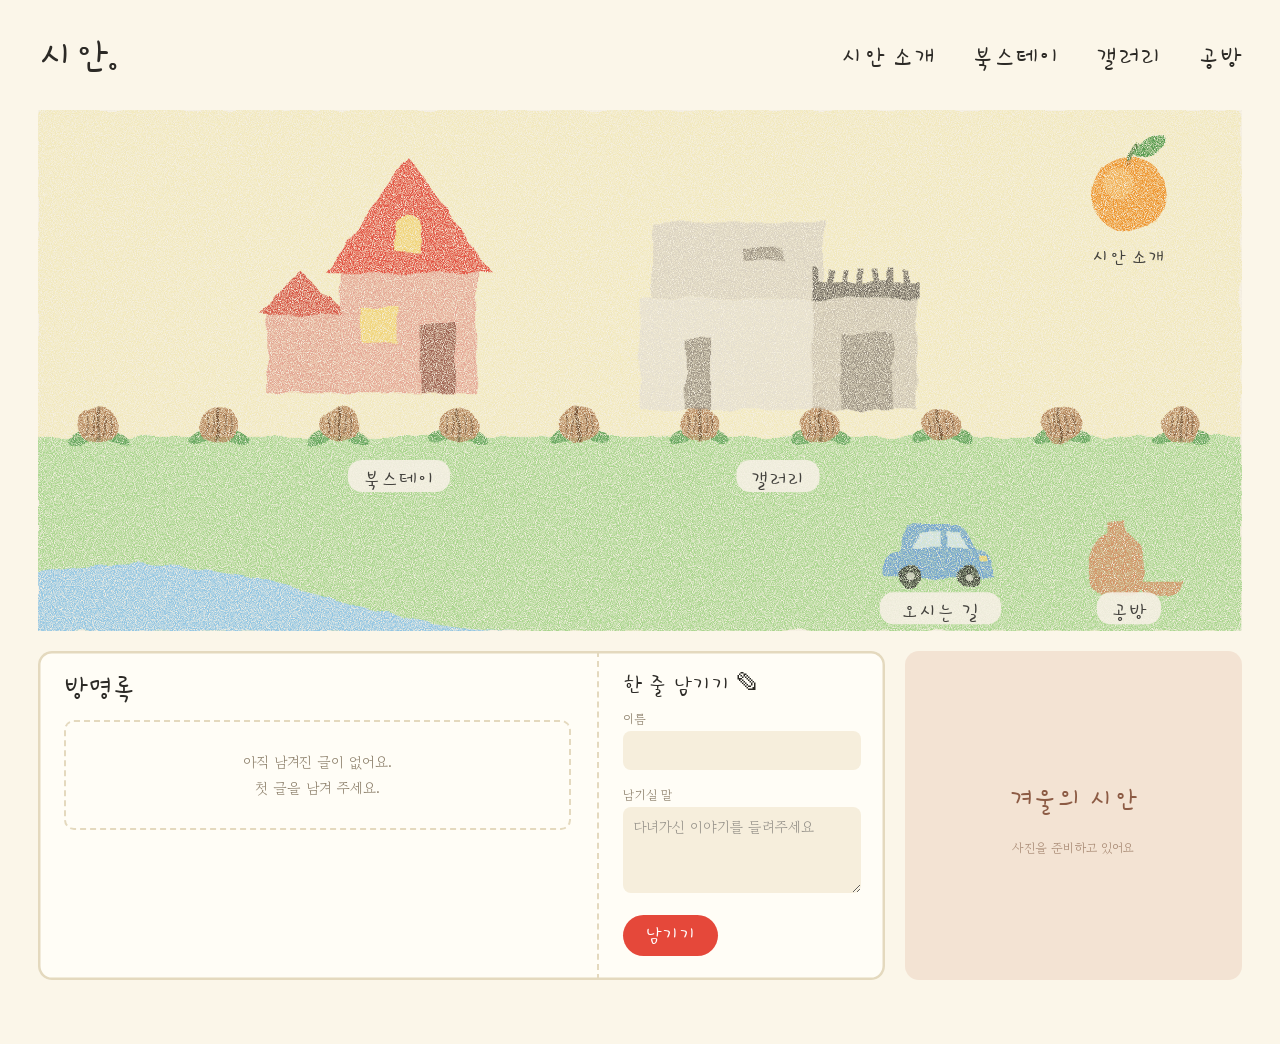
==== commit a74868cb: "Home: crayon village scene with walnuts, tangerine and car - Pastel crayon scene: pointed brick hous" ====
--- a/index.html
+++ b/index.html
@@ -58,59 +58,131 @@
 
 <h1 class="sr">시안 — 예술적으로 쉬다.</h1>
 
-<!-- 로고: 스케치의 집 그림 + 글씨 -->
-<a class="home-logo" href="index.html" aria-label="시안 처음">
-  <img src="assets/img/book/home-logo.png" alt="" width="114" height="142">
-  <span>시안.</span>
+<header class="hp-top">
+  <a class="hp-logo" href="index.html">시안.</a>
+  <nav class="hp-nav" aria-label="주요 메뉴">
+    <a href="about.html">시안 소개</a>
+    <a href="stay.html">북스테이</a>
+    <a href="gallery.html">갤러리</a>
+    <a href="workshop.html">공방</a>
+  </nav>
+</header>
+
+<!-- 크레용 마을 그림: 집 · 갤러리 · 귤 · 자동차 · 항아리를 누르면 그 페이지로 -->
+<section class="hp-scene">
+<svg class="scene" viewBox="0 0 1200 520" role="group" aria-label="시안 마을 그림">
+<defs>
+  <!-- 크레용/파스텔: 가장자리 번짐 + 알갱이 -->
+  <filter id="pastel" x="-8%" y="-8%" width="116%" height="116%">
+    <feTurbulence type="fractalNoise" baseFrequency=".035" numOctaves="2" seed="4" result="w"/>
+    <feDisplacementMap in="SourceGraphic" in2="w" scale="9" xChannelSelector="R" yChannelSelector="G" result="d"/>
+    <feTurbulence type="fractalNoise" baseFrequency="1.1" numOctaves="2" seed="9" result="g"/>
+    <feColorMatrix in="g" type="matrix" values="0 0 0 0 0 0 0 0 0 0 0 0 0 0 0 0 0 0 -2.2 1.75" result="m"/>
+    <feComposite in="d" in2="m" operator="in" result="t"/>
+    <feGaussianBlur in="t" stdDeviation=".45"/>
+  </filter>
+  <!-- 펠트: 보송한 가장자리 + 얼룩 -->
+  <filter id="felt" x="-8%" y="-8%" width="116%" height="116%">
+    <feTurbulence type="fractalNoise" baseFrequency=".9" numOctaves="3" seed="2" result="w"/>
+    <feDisplacementMap in="SourceGraphic" in2="w" scale="5" xChannelSelector="R" yChannelSelector="G" result="d"/>
+    <feGaussianBlur in="d" stdDeviation=".8" result="b"/>
+    <feTurbulence type="fractalNoise" baseFrequency=".55" numOctaves="3" seed="11" result="g"/>
+    <feColorMatrix in="g" type="matrix" values="0 0 0 0 1 0 0 0 0 1 0 0 0 0 1 0 0 0 .55 -.08" result="spk"/>
+    <feComposite in="spk" in2="b" operator="in" result="spk2"/>
+    <feBlend in="spk2" in2="b" mode="soft-light"/>
+  </filter>
+  <!-- 수채 크레파스: 번진 면 + 진한 가장자리 -->
+  <filter id="water" x="-10%" y="-10%" width="120%" height="120%">
+    <feTurbulence type="fractalNoise" baseFrequency=".02" numOctaves="3" seed="6" result="w"/>
+    <feDisplacementMap in="SourceGraphic" in2="w" scale="12" xChannelSelector="R" yChannelSelector="G" result="d"/>
+    <feTurbulence type="fractalNoise" baseFrequency=".7" numOctaves="2" seed="13" result="g"/>
+    <feColorMatrix in="g" type="matrix" values="0 0 0 0 0 0 0 0 0 0 0 0 0 0 0 0 0 0 -1.3 1.45" result="m"/>
+    <feComposite in="d" in2="m" operator="in" result="t"/>
+    <feGaussianBlur in="t" stdDeviation=".6"/>
+  </filter>
+  <!-- 오려 붙인 종이: 살짝 들쭉날쭉한 가장자리 -->
+  <filter id="cut" x="-5%" y="-5%" width="110%" height="110%">
+    <feTurbulence type="fractalNoise" baseFrequency=".09" numOctaves="2" seed="5" result="w"/>
+    <feDisplacementMap in="SourceGraphic" in2="w" scale="4" xChannelSelector="R" yChannelSelector="G"/>
+  </filter>
+  <!-- 종이 결 -->
+  <filter id="paper">
+    <feTurbulence type="fractalNoise" baseFrequency=".85" numOctaves="3" seed="1" result="n"/>
+    <feColorMatrix in="n" type="matrix" values="0 0 0 0 .4 0 0 0 0 .35 0 0 0 0 .3 0 0 0 .14 0"/>
+  </filter>
+</defs>
+
+<g filter="url(#pastel)">
+  <rect width="1200" height="520" rx="8" fill="#F7EEC0"/>
+  <rect y="326" width="1200" height="194" fill="#A9D98C"/>
+  <path d="M0 462 C220 424 300 520 480 520 L0 520Z" fill="#8FC8E8"/>
+</g>
+<g filter="url(#pastel)"><ellipse cx="44.6" cy="325.2" rx="15.399999999999999" ry="6.3" fill="#5FA458" transform="rotate(-20 44.6 325.2)"/><ellipse cx="75.4" cy="325.2" rx="15.399999999999999" ry="6.3" fill="#5FA458" transform="rotate(20 75.4 325.2)"/><ellipse cx="60" cy="314" rx="19.599999999999998" ry="17.5" fill="#B58256"/><ellipse cx="54.4" cy="308.4" rx="8.399999999999999" ry="5.6" fill="#D2A678" opacity=".7"/><path d="M60 297.2 C55.8 308.4 64.2 319.6 60 330.8" stroke="#6E4628" stroke-width="2.8" fill="none"/><path d="M48.8 304.2 q2.8 9.799999999999999 0 19.599999999999998" stroke="#7E5434" stroke-width="1.8199999999999998" fill="none"/><path d="M54.4 304.2 q2.8 9.799999999999999 0 19.599999999999998" stroke="#7E5434" stroke-width="1.8199999999999998" fill="none"/><path d="M65.6 304.2 q2.8 9.799999999999999 0 19.599999999999998" stroke="#7E5434" stroke-width="1.8199999999999998" fill="none"/><path d="M71.2 304.2 q2.8 9.799999999999999 0 19.599999999999998" stroke="#7E5434" stroke-width="1.8199999999999998" fill="none"/><ellipse cx="164.6" cy="325.2" rx="15.399999999999999" ry="6.3" fill="#5FA458" transform="rotate(-20 164.6 325.2)"/><ellipse cx="195.4" cy="325.2" rx="15.399999999999999" ry="6.3" fill="#5FA458" transform="rotate(20 195.4 325.2)"/><ellipse cx="180" cy="314" rx="19.599999999999998" ry="17.5" fill="#B58256"/><ellipse cx="174.4" cy="308.4" rx="8.399999999999999" ry="5.6" fill="#D2A678" opacity=".7"/><path d="M180 297.2 C175.8 308.4 184.2 319.6 180 330.8" stroke="#6E4628" stroke-width="2.8" fill="none"/><path d="M168.8 304.2 q2.8 9.799999999999999 0 19.599999999999998" stroke="#7E5434" stroke-width="1.8199999999999998" fill="none"/><path d="M174.4 304.2 q2.8 9.799999999999999 0 19.599999999999998" stroke="#7E5434" stroke-width="1.8199999999999998" fill="none"/><path d="M185.6 304.2 q2.8 9.799999999999999 0 19.599999999999998" stroke="#7E5434" stroke-width="1.8199999999999998" fill="none"/><path d="M191.2 304.2 q2.8 9.799999999999999 0 19.599999999999998" stroke="#7E5434" stroke-width="1.8199999999999998" fill="none"/><ellipse cx="284.6" cy="325.2" rx="15.399999999999999" ry="6.3" fill="#5FA458" transform="rotate(-20 284.6 325.2)"/><ellipse cx="315.4" cy="325.2" rx="15.399999999999999" ry="6.3" fill="#5FA458" transform="rotate(20 315.4 325.2)"/><ellipse cx="300" cy="314" rx="19.599999999999998" ry="17.5" fill="#B58256"/><ellipse cx="294.4" cy="308.4" rx="8.399999999999999" ry="5.6" fill="#D2A678" opacity=".7"/><path d="M300 297.2 C295.8 308.4 304.2 319.6 300 330.8" stroke="#6E4628" stroke-width="2.8" fill="none"/><path d="M288.8 304.2 q2.8 9.799999999999999 0 19.599999999999998" stroke="#7E5434" stroke-width="1.8199999999999998" fill="none"/><path d="M294.4 304.2 q2.8 9.799999999999999 0 19.599999999999998" stroke="#7E5434" stroke-width="1.8199999999999998" fill="none"/><path d="M305.6 304.2 q2.8 9.799999999999999 0 19.599999999999998" stroke="#7E5434" stroke-width="1.8199999999999998" fill="none"/><path d="M311.2 304.2 q2.8 9.799999999999999 0 19.599999999999998" stroke="#7E5434" stroke-width="1.8199999999999998" fill="none"/><ellipse cx="404.6" cy="325.2" rx="15.399999999999999" ry="6.3" fill="#5FA458" transform="rotate(-20 404.6 325.2)"/><ellipse cx="435.4" cy="325.2" rx="15.399999999999999" ry="6.3" fill="#5FA458" transform="rotate(20 435.4 325.2)"/><ellipse cx="420" cy="314" rx="19.599999999999998" ry="17.5" fill="#B58256"/><ellipse cx="414.4" cy="308.4" rx="8.399999999999999" ry="5.6" fill="#D2A678" opacity=".7"/><path d="M420 297.2 C415.8 308.4 424.2 319.6 420 330.8" stroke="#6E4628" stroke-width="2.8" fill="none"/><path d="M408.8 304.2 q2.8 9.799999999999999 0 19.599999999999998" stroke="#7E5434" stroke-width="1.8199999999999998" fill="none"/><path d="M414.4 304.2 q2.8 9.799999999999999 0 19.599999999999998" stroke="#7E5434" stroke-width="1.8199999999999998" fill="none"/><path d="M425.6 304.2 q2.8 9.799999999999999 0 19.599999999999998" stroke="#7E5434" stroke-width="1.8199999999999998" fill="none"/><path d="M431.2 304.2 q2.8 9.799999999999999 0 19.599999999999998" stroke="#7E5434" stroke-width="1.8199999999999998" fill="none"/><ellipse cx="524.6" cy="325.2" rx="15.399999999999999" ry="6.3" fill="#5FA458" transform="rotate(-20 524.6 325.2)"/><ellipse cx="555.4" cy="325.2" rx="15.399999999999999" ry="6.3" fill="#5FA458" transform="rotate(20 555.4 325.2)"/><ellipse cx="540" cy="314" rx="19.599999999999998" ry="17.5" fill="#B58256"/><ellipse cx="534.4" cy="308.4" rx="8.399999999999999" ry="5.6" fill="#D2A678" opacity=".7"/><path d="M540 297.2 C535.8 308.4 544.2 319.6 540 330.8" stroke="#6E4628" stroke-width="2.8" fill="none"/><path d="M528.8 304.2 q2.8 9.799999999999999 0 19.599999999999998" stroke="#7E5434" stroke-width="1.8199999999999998" fill="none"/><path d="M534.4 304.2 q2.8 9.799999999999999 0 19.599999999999998" stroke="#7E5434" stroke-width="1.8199999999999998" fill="none"/><path d="M545.6 304.2 q2.8 9.799999999999999 0 19.599999999999998" stroke="#7E5434" stroke-width="1.8199999999999998" fill="none"/><path d="M551.2 304.2 q2.8 9.799999999999999 0 19.599999999999998" stroke="#7E5434" stroke-width="1.8199999999999998" fill="none"/><ellipse cx="644.6" cy="325.2" rx="15.399999999999999" ry="6.3" fill="#5FA458" transform="rotate(-20 644.6 325.2)"/><ellipse cx="675.4" cy="325.2" rx="15.399999999999999" ry="6.3" fill="#5FA458" transform="rotate(20 675.4 325.2)"/><ellipse cx="660" cy="314" rx="19.599999999999998" ry="17.5" fill="#B58256"/><ellipse cx="654.4" cy="308.4" rx="8.399999999999999" ry="5.6" fill="#D2A678" opacity=".7"/><path d="M660 297.2 C655.8 308.4 664.2 319.6 660 330.8" stroke="#6E4628" stroke-width="2.8" fill="none"/><path d="M648.8 304.2 q2.8 9.799999999999999 0 19.599999999999998" stroke="#7E5434" stroke-width="1.8199999999999998" fill="none"/><path d="M654.4 304.2 q2.8 9.799999999999999 0 19.599999999999998" stroke="#7E5434" stroke-width="1.8199999999999998" fill="none"/><path d="M665.6 304.2 q2.8 9.799999999999999 0 19.599999999999998" stroke="#7E5434" stroke-width="1.8199999999999998" fill="none"/><path d="M671.2 304.2 q2.8 9.799999999999999 0 19.599999999999998" stroke="#7E5434" stroke-width="1.8199999999999998" fill="none"/><ellipse cx="764.6" cy="325.2" rx="15.399999999999999" ry="6.3" fill="#5FA458" transform="rotate(-20 764.6 325.2)"/><ellipse cx="795.4" cy="325.2" rx="15.399999999999999" ry="6.3" fill="#5FA458" transform="rotate(20 795.4 325.2)"/><ellipse cx="780" cy="314" rx="19.599999999999998" ry="17.5" fill="#B58256"/><ellipse cx="774.4" cy="308.4" rx="8.399999999999999" ry="5.6" fill="#D2A678" opacity=".7"/><path d="M780 297.2 C775.8 308.4 784.2 319.6 780 330.8" stroke="#6E4628" stroke-width="2.8" fill="none"/><path d="M768.8 304.2 q2.8 9.799999999999999 0 19.599999999999998" stroke="#7E5434" stroke-width="1.8199999999999998" fill="none"/><path d="M774.4 304.2 q2.8 9.799999999999999 0 19.599999999999998" stroke="#7E5434" stroke-width="1.8199999999999998" fill="none"/><path d="M785.6 304.2 q2.8 9.799999999999999 0 19.599999999999998" stroke="#7E5434" stroke-width="1.8199999999999998" fill="none"/><path d="M791.2 304.2 q2.8 9.799999999999999 0 19.599999999999998" stroke="#7E5434" stroke-width="1.8199999999999998" fill="none"/><ellipse cx="884.6" cy="325.2" rx="15.399999999999999" ry="6.3" fill="#5FA458" transform="rotate(-20 884.6 325.2)"/><ellipse cx="915.4" cy="325.2" rx="15.399999999999999" ry="6.3" fill="#5FA458" transform="rotate(20 915.4 325.2)"/><ellipse cx="900" cy="314" rx="19.599999999999998" ry="17.5" fill="#B58256"/><ellipse cx="894.4" cy="308.4" rx="8.399999999999999" ry="5.6" fill="#D2A678" opacity=".7"/><path d="M900 297.2 C895.8 308.4 904.2 319.6 900 330.8" stroke="#6E4628" stroke-width="2.8" fill="none"/><path d="M888.8 304.2 q2.8 9.799999999999999 0 19.599999999999998" stroke="#7E5434" stroke-width="1.8199999999999998" fill="none"/><path d="M894.4 304.2 q2.8 9.799999999999999 0 19.599999999999998" stroke="#7E5434" stroke-width="1.8199999999999998" fill="none"/><path d="M905.6 304.2 q2.8 9.799999999999999 0 19.599999999999998" stroke="#7E5434" stroke-width="1.8199999999999998" fill="none"/><path d="M911.2 304.2 q2.8 9.799999999999999 0 19.599999999999998" stroke="#7E5434" stroke-width="1.8199999999999998" fill="none"/><ellipse cx="1004.6" cy="325.2" rx="15.399999999999999" ry="6.3" fill="#5FA458" transform="rotate(-20 1004.6 325.2)"/><ellipse cx="1035.4" cy="325.2" rx="15.399999999999999" ry="6.3" fill="#5FA458" transform="rotate(20 1035.4 325.2)"/><ellipse cx="1020" cy="314" rx="19.599999999999998" ry="17.5" fill="#B58256"/><ellipse cx="1014.4" cy="308.4" rx="8.399999999999999" ry="5.6" fill="#D2A678" opacity=".7"/><path d="M1020 297.2 C1015.8 308.4 1024.2 319.6 1020 330.8" stroke="#6E4628" stroke-width="2.8" fill="none"/><path d="M1008.8 304.2 q2.8 9.799999999999999 0 19.599999999999998" stroke="#7E5434" stroke-width="1.8199999999999998" fill="none"/><path d="M1014.4 304.2 q2.8 9.799999999999999 0 19.599999999999998" stroke="#7E5434" stroke-width="1.8199999999999998" fill="none"/><path d="M1025.6 304.2 q2.8 9.799999999999999 0 19.599999999999998" stroke="#7E5434" stroke-width="1.8199999999999998" fill="none"/><path d="M1031.2 304.2 q2.8 9.799999999999999 0 19.599999999999998" stroke="#7E5434" stroke-width="1.8199999999999998" fill="none"/><ellipse cx="1124.6" cy="325.2" rx="15.399999999999999" ry="6.3" fill="#5FA458" transform="rotate(-20 1124.6 325.2)"/><ellipse cx="1155.4" cy="325.2" rx="15.399999999999999" ry="6.3" fill="#5FA458" transform="rotate(20 1155.4 325.2)"/><ellipse cx="1140" cy="314" rx="19.599999999999998" ry="17.5" fill="#B58256"/><ellipse cx="1134.4" cy="308.4" rx="8.399999999999999" ry="5.6" fill="#D2A678" opacity=".7"/><path d="M1140 297.2 C1135.8 308.4 1144.2 319.6 1140 330.8" stroke="#6E4628" stroke-width="2.8" fill="none"/><path d="M1128.8 304.2 q2.8 9.799999999999999 0 19.599999999999998" stroke="#7E5434" stroke-width="1.8199999999999998" fill="none"/><path d="M1134.4 304.2 q2.8 9.799999999999999 0 19.599999999999998" stroke="#7E5434" stroke-width="1.8199999999999998" fill="none"/><path d="M1145.6 304.2 q2.8 9.799999999999999 0 19.599999999999998" stroke="#7E5434" stroke-width="1.8199999999999998" fill="none"/><path d="M1151.2 304.2 q2.8 9.799999999999999 0 19.599999999999998" stroke="#7E5434" stroke-width="1.8199999999999998" fill="none"/></g>
+
+<a href="stay.html" aria-label="북스테이">
+  <g class="art" filter="url(#pastel)"><g>
+ <rect x="228.7" y="199.7" width="82.8" height="82.8" fill="#E7A493"/>
+ <polygon points="219.5,204.3 260.9,160.6 309.2,204.3" fill="#D9503F"/>
+ <rect x="300" y="156" width="138.0" height="126.49999999999999" fill="#E9A796"/>
+ <polygon points="286.2,162.9 369.0,45.60000000000001 451.79999999999995,162.9" fill="#E5483A"/>
+ <path d="M355.2 142.2 v-22 a13.799999999999999 13.799999999999999 0 0 1 27.599999999999998 0 v22z" fill="#F6D774"/>
+ <rect x="323.0" y="197.4" width="34.5" height="34.5" fill="#F6D774"/>
+ <rect x="380.5" y="213.5" width="34.5" height="69.0" fill="#9C5B4E"/>
+</g></g>
+  <g class="tag"><rect x="309.0" y="349" width="102" height="32" rx="14" fill="#FBF6E9" opacity=".9"/><text x="360" y="373" text-anchor="middle">북스테이</text></g>
 </a>
-
-<!-- 큰 네모: 메뉴 + 스케치 그림 (자리는 스케치 그대로, 네모 기준 %) -->
-<section class="hm-frame" aria-label="시안 둘러보기">
-  <nav class="sk-menu" aria-label="주요 메뉴">
-    <a href="about.html"><span>시안 소개</span><img src="assets/img/book/menu-about.png" alt=""></a>
-    <a href="stay.html"><span>북스테이</span><img src="assets/img/book/menu-stay.png" alt=""></a>
-    <a href="gallery.html"><span>갤러리</span><img src="assets/img/book/menu-gallery.png" alt=""></a>
-    <a href="workshop.html"><span>공방</span><img src="assets/img/book/menu-workshop.png" alt=""></a>
-  </nav>
-
-  <img class="map-river" src="assets/img/book/map-river.png" alt="" style="left:38.1%;top:43.2%;width:14.7%">
-  <a class="spot" href="stay.html" style="left:50.4%;top:31.5%;width:5.6%" aria-label="북스테이 (집 그림)">
-    <img src="assets/img/book/map-house.png" alt=""><span>북스테이</span>
-  </a>
-  <a class="spot" href="gallery.html" style="left:59.7%;top:43%;width:9.8%" aria-label="갤러리 (건물 그림)">
-    <img src="assets/img/book/map-gallery.png" alt=""><span>갤러리</span>
-  </a>
-  <a class="spot" href="about.html#visit" style="left:64.1%;top:68.5%;width:10.5%" aria-label="오시는 길 (자전거 그림)">
-    <img src="assets/img/book/map-bike.png" alt=""><span>오시는 길</span>
-  </a>
+<a href="gallery.html" aria-label="갤러리">
+  <g class="art" filter="url(#pastel)"><g>
+ <rect x="600" y="188" width="276.0" height="110.39999999999999" fill="#E9E3D6"/>
+ <rect x="772.5" y="188" width="103.49999999999999" height="110.39999999999999" fill="#CFC6B6"/>
+ <rect x="611.5" y="112.10000000000001" width="172.5" height="75.89999999999999" fill="#DDD5C6"/>
+ <rect x="772.5" y="171.9" width="105.8" height="16.099999999999998" fill="#6F6960"/>
+ <rect x="772.5" y="158.1" width="5.75" height="16.099999999999998" fill="#6F6960"/><rect x="787.45" y="158.1" width="5.75" height="16.099999999999998" fill="#6F6960"/><rect x="802.4" y="158.1" width="5.75" height="16.099999999999998" fill="#6F6960"/><rect x="817.35" y="158.1" width="5.75" height="16.099999999999998" fill="#6F6960"/><rect x="832.3" y="158.1" width="5.75" height="16.099999999999998" fill="#6F6960"/><rect x="847.25" y="158.1" width="5.75" height="16.099999999999998" fill="#6F6960"/><rect x="862.2" y="158.1" width="5.75" height="16.099999999999998" fill="#6F6960"/>
+ <rect x="646.0" y="227.1" width="25.299999999999997" height="71.3" fill="#9C9385"/>
+ <rect x="703.5" y="137.4" width="39.099999999999994" height="13.799999999999999" fill="#9C9385"/>
+ <rect x="801.25" y="222.5" width="50.599999999999994" height="75.89999999999999" fill="#9C9385"/>
+</g></g>
+  <g class="tag"><rect x="696.5" y="349" width="83" height="32" rx="14" fill="#FBF6E9" opacity=".9"/><text x="738" y="373" text-anchor="middle">갤러리</text></g>
+</a>
+<a href="about.html" aria-label="시안 소개">
+  <g class="art" filter="url(#pastel)"><circle cx="1088" cy="84" r="37.800000000000004" fill="#F39124"/><circle cx="1077.5" cy="73.5" r="14.700000000000001" fill="#F8B556" opacity=".75"/><path d="M1088 48.3 q2.1 -10.5 6.300000000000001 -14.700000000000001" stroke="#4E7A3A" stroke-width="4.2" fill="none" stroke-linecap="round"/><ellipse cx="1109.0" cy="35.699999999999996" rx="18.900000000000002" ry="8.4" fill="#4E9A4A" transform="rotate(-24 1109.0 35.699999999999996)"/><circle cx="1088" cy="52.5" r="3.1500000000000004" fill="#C96F12"/></g>
+  <text class="small" x="1088" y="152" text-anchor="middle">시안 소개</text>
+</a>
+<a href="about.html#visit" aria-label="오시는 길">
+  <g class="art" filter="url(#pastel)"><path d="M842 461.08 q0 -21.32 16.4 -22.959999999999997 l9.84 -21.32 q3.28 -4.92 9.84 -4.92 h36.08 q6.56 0 9.84 4.92 l11.479999999999999 21.32 q18.04 1.64 18.04 22.959999999999997 v4.92 h-111.52z" fill="#6FA3DA"/><path d="M873.16 436.48 l7.38 -16.4 h19.68 v16.4z" fill="#DDEBF7"/><path d="M905.96 436.48 v-16.4 h13.12 l8.2 16.4z" fill="#DDEBF7"/><rect x="938.76" y="444.68" width="8.2" height="5.739999999999999" rx="2.46" fill="#F7D774"/><circle cx="868.24" cy="466" r="11.479999999999999" fill="#3B3A36"/><circle cx="868.24" cy="466" r="4.1" fill="#CFCAC0"/><circle cx="927.28" cy="466" r="11.479999999999999" fill="#3B3A36"/><circle cx="927.28" cy="466" r="4.1" fill="#CFCAC0"/></g>
+  <g class="tag"><rect x="839.5" y="481" width="121" height="32" rx="14" fill="#FBF6E9" opacity=".9"/><text x="900" y="505" text-anchor="middle">오시는 길</text></g>
+</a>
+<a href="workshop.html" aria-label="공방">
+  <g class="art" filter="url(#pastel)"><path d="M1066.64 411.2 L1085.36 411.2 L1085.36 420.56 C1108.76 433.04 1111.88 472.04 1091.6 484.52 L1060.4 484.52 C1040.12 472.04 1043.24 433.04 1066.64 420.56 Z" fill="#D98E62"/><path d="M1099.4 470.48 h40.56 c0 9.36 -7.800000000000001 14.040000000000001 -20.28 14.040000000000001 s-20.28 -4.68 -20.28 -14.040000000000001z" fill="#D98E62"/></g>
+  <g class="tag"><rect x="1056.0" y="481" width="64" height="32" rx="14" fill="#FBF6E9" opacity=".9"/><text x="1088" y="505" text-anchor="middle">공방</text></g>
+</a>
+<rect width="1200" height="520" rx="8" filter="url(#paper)" pointer-events="none"/>
+</svg>
 </section>
 
-<!-- 아래 네모: 방명록 + 계절별 사진 -->
-<section class="hm-guest" aria-labelledby="guestTitle">
-  <div class="hm-guest-body">
-    <h2 class="hm-label" id="guestTitle">방명록</h2>
-    <ul class="guest-list" id="guestList"></ul>
-    <button class="guest-open" type="button" id="guestOpen">한 줄 남기기 ✎</button>
+<section class="hp-bottom">
+  <!-- 방명록: 왼쪽은 남긴 글, 오른쪽은 쓰는 칸 -->
+  <div class="hp-guest" aria-labelledby="guestTitle">
+    <div class="hp-notes">
+      <h2 class="hp-h" id="guestTitle">방명록</h2>
+      <ul class="notes" id="guestList"></ul>
+    </div>
+    <aside class="hp-write" aria-label="방명록 남기기">
+      <h3 class="hp-h hp-h--sm">한 줄 남기기 ✎</h3>
+      <form id="guestForm" class="guest-form" novalidate>
+        <div class="field"><label for="gName">이름</label><input id="gName" autocomplete="name" required maxlength="20"></div>
+        <div class="field"><label for="gText">남기실 말</label><textarea id="gText" rows="3" required maxlength="300" placeholder="다녀가신 이야기를 들려주세요"></textarea></div>
+        <button class="hp-btn" type="submit" id="guestSubmit">남기기</button>
+        <p class="form-msg" id="guestMsg" role="status"></p>
+      </form>
+    </aside>
   </div>
-  <figure class="hm-season" id="season"><span class="hm-season-empty">계절별 사진</span></figure>
+
+  <!-- 계절별 사진 -->
+  <figure class="hp-season" id="season"></figure>
 </section>
 
 </main>
-
-<dialog class="modal" id="guestModal" aria-labelledby="guestModalTitle">
-  <div class="modal-in">
-    <button class="modal-x" type="button" data-close aria-label="닫기">×</button>
-    <div class="modal-body">
-      <h2 class="modal-title" id="guestModalTitle">방명록</h2>
-      <form id="guestForm" class="guest-form" novalidate>
-        <div class="field"><label for="gName">이름</label><input id="gName" autocomplete="name" required maxlength="20"></div>
-        <div class="field"><label for="gText">남기실 말</label><textarea id="gText" rows="3" required maxlength="300" placeholder="다녀가신 이야기를 들려주세요"></textarea></div>
-        <button class="btn" type="submit" id="guestSubmit">남기기</button>
-        <p class="form-msg" id="guestMsg" role="status"></p>
-      </form>
-    </div>
-  </div>
-</dialog>
 </div><!-- /.sheet -->
 
 <script src="assets/js/data.js" defer></script>
--- a/assets/css/style.css
+++ b/assets/css/style.css
@@ -148,84 +148,86 @@
 @keyframes ink{ from{ opacity:0; filter:blur(3px); } to{ opacity:1; filter:none; } }
 @keyframes rise{ from{ opacity:0; transform:translateY(10px); } to{ opacity:1; transform:none; } }
 
-/* ── 홈: 스케치의 그림만 + 펜으로 반듯하게 그은 칸 ──────────── */
-
+/* ── 홈: 크레용 마을 ──────────────────────────────────────── */
+
+.home{ background:#FBF6E9; }
 .home .site-head{ display:none; }
-.home-main{
-  --line:1.6px solid var(--ink);   /* 칸을 나누는 펜 선 */
-  max-width:760px; margin:0 auto;
-  padding:clamp(28px,6vw,56px) clamp(16px,5vw,48px) clamp(40px,7vw,72px);
-  container-type:inline-size;
-}
-
-.home-logo{ display:inline-flex; align-items:center; gap:10px; margin-bottom:clamp(28px,6vw,56px); }
-.home-logo img{ width:34px; height:auto; }
-.home-logo span{ font-family:var(--pen); font-size:34px; line-height:1; -webkit-text-stroke:.3px currentColor; }
-
-.hm-frame{ position:relative; aspect-ratio:1.423; border:var(--line); animation:rise 1s var(--ease) both; }
-
-/* 메뉴 */
-.sk-menu{ position:absolute; left:4%; top:23%; display:grid; gap:1.5cqw; z-index:1; }
-.sk-menu a{ display:grid; grid-template-columns:16cqw auto; align-items:center; width:fit-content; }
-.sk-menu span{
-  font-family:var(--pen); font-size:max(14px,3.8cqw); line-height:1.25; color:var(--ink); width:fit-content;
-  -webkit-text-stroke:.35px currentColor;
-  background:linear-gradient(transparent 58%, rgba(43,77,143,0) 58% 90%, transparent 90%);
-  transition:background .25s, color .2s;
-}
-.sk-menu img{ height:max(14px,3.4cqw); width:auto; transition:transform .35s var(--ease); }
-.sk-menu a:hover span, .sk-menu a:focus-visible span{ color:var(--blue); background:linear-gradient(transparent 58%, rgba(43,77,143,.16) 58% 90%, transparent 90%); }
-.sk-menu a:hover img, .sk-menu a:focus-visible img{ transform:rotate(-8deg) scale(1.1); }
-
-/* 스케치 그림 (누르면 이동) */
-.map-river{ position:absolute; height:auto; pointer-events:none; }
-.spot{ position:absolute; display:block; }
-.spot img{ width:100%; height:auto; transition:transform .4s var(--ease); }
-.spot span{
-  position:absolute; left:50%; top:100%; transform:translate(-50%,0);
-  font-family:var(--pen); font-size:max(14px,2.6cqw); line-height:1; white-space:nowrap; color:var(--blue);
-  opacity:0; transition:opacity .25s, transform .3s var(--ease); pointer-events:none;
-}
-.spot:hover img, .spot:focus-visible img{ transform:translateY(-4px) rotate(-3deg); }
-.spot:hover span, .spot:focus-visible span{ opacity:1; transform:translate(-50%,6px); }
-.spot:focus-visible{ outline:1.5px dashed var(--blue); outline-offset:4px; }
-
-/* 방명록 + 계절별 사진 */
-.hm-guest{
-  display:grid; grid-template-columns:minmax(0,1fr) 30%; gap:clamp(14px,3cqw,28px); align-items:stretch;
-  margin-top:clamp(16px,3cqw,24px); padding:clamp(14px,3cqw,24px);
-  border:var(--line);
-  animation:rise 1s var(--ease) .15s both;
-}
-.hm-guest-body{ display:flex; flex-direction:column; min-width:0; }
-.hm-label{ font-family:var(--pen); font-size:max(20px,4cqw); line-height:1.1; -webkit-text-stroke:.35px currentColor; margin-bottom:1.6cqw; }
-.hm-guest .guest-list{ flex:1; }
-.hm-guest .guest-list li + li{ margin-top:10px; padding-top:10px; border-top:1px dashed var(--rule); }
-.hm-guest .guest-text{ font-size:14.5px; line-height:1.7; display:-webkit-box; -webkit-line-clamp:2; -webkit-box-orient:vertical; overflow:hidden; }
-.hm-guest .guest-by{ font-size:12px; color:var(--ink-3); }
-.hm-guest .guest-empty{ font-size:14px; color:var(--ink-2); }
-.guest-open{
-  align-self:flex-start; margin-top:14px; border:0; background:none; padding:0 0 2px; cursor:pointer;
-  font-family:var(--pen); font-size:max(17px,3cqw); line-height:1.3; color:var(--ink); border-bottom:1px solid var(--ink);
-  transition:color .2s, border-color .2s;
-}
-.guest-open:hover{ color:var(--blue); border-bottom-color:var(--blue); }
-.guest-form{ display:grid; gap:18px; margin-top:16px; }
-.guest-form .btn{ justify-self:start; }
-.guest-thanks{ font-size:15px; color:var(--ink-2); margin-top:12px; }
-
-.hm-season{ position:relative; margin:0; aspect-ratio:1/1; border:var(--line); overflow:hidden; display:grid; place-items:center; }
-.hm-season-empty{ font-family:var(--pen); font-size:max(17px,3.2cqw); color:var(--ink-2); text-align:center; }
-.hm-season img{ position:absolute; inset:0; width:100%; height:100%; object-fit:cover; }
-.hm-season figcaption{
-  position:absolute; left:0; right:0; bottom:0; padding:4px 8px;
-  background:rgba(251,249,244,.88); text-align:center; font-family:var(--pen); font-size:max(14px,2.4cqw);
-}
-
-@media (max-width:520px){
-  .hm-guest{ grid-template-columns:1fr; }
-  .hm-season{ width:60%; justify-self:center; }
-  .spot span{ opacity:1; transform:translate(-50%,4px); font-size:12px; }
+.home .sheet{ max-width:1280px; background:transparent; box-shadow:none; }
+.home-main{ padding:clamp(18px,3vw,32px) clamp(14px,3vw,40px) clamp(40px,6vw,64px); }
+
+.hp-top{ display:flex; align-items:center; justify-content:space-between; gap:16px; flex-wrap:wrap; margin-bottom:clamp(14px,2.4vw,24px); }
+.hp-logo{ font-family:var(--pen); font-size:clamp(34px,4vw,44px); line-height:1; color:#2C2A26; }
+.hp-nav{ display:flex; flex-wrap:wrap; gap:clamp(14px,3vw,36px); }
+.hp-nav a{
+  font-family:var(--pen); font-size:clamp(20px,2.2vw,27px); color:#2C2A26;
+  background:linear-gradient(transparent 60%, rgba(229,72,58,0) 60% 92%, transparent 92%);
+  transition:color .2s, background .25s;
+}
+.hp-nav a:hover, .hp-nav a:focus-visible{ color:#C63B2E; background:linear-gradient(transparent 60%, rgba(229,72,58,.18) 60% 92%, transparent 92%); }
+
+/* 그림 */
+.hp-scene{ animation:rise 1s var(--ease) both; }
+.scene{ display:block; width:100%; height:auto; }
+.scene text{ font-family:var(--pen); font-size:22px; fill:#3B3A36; }
+.scene text.small{ font-size:21px; }
+.scene a{ cursor:pointer; outline:none; }
+.scene .art{ transform-box:fill-box; transform-origin:50% 100%; transition:transform .45s var(--ease); }
+.scene a:hover .art, .scene a:focus-visible .art{ transform:translateY(-6px) rotate(-1.5deg); }
+.scene a:hover text, .scene a:focus-visible text{ fill:#C63B2E; }
+.scene a:focus-visible .tag rect{ stroke:#C63B2E; stroke-width:2; }
+
+/* 아래: 방명록 + 계절 사진 */
+.hp-bottom{ display:grid; grid-template-columns:minmax(0,1fr) minmax(220px,28%); gap:clamp(12px,2vw,20px); margin-top:clamp(14px,2vw,20px); animation:rise 1s var(--ease) .15s both; }
+.hp-guest{
+  display:grid; grid-template-columns:minmax(0,1fr) minmax(220px,34%);
+  background:#FFFDF6; border-radius:14px; box-shadow:0 0 0 2.5px #E4D9BE inset;
+}
+.hp-notes{ padding:22px 26px 26px; min-width:0; }
+.hp-write{ padding:22px 24px 24px; border-left:2px dashed #E4D9BE; }
+.hp-h{ font-family:var(--pen); font-size:30px; line-height:1.1; color:#2C2A26; margin-bottom:14px; }
+.hp-h--sm{ font-size:24px; margin-bottom:6px; }
+
+.notes{ display:grid; grid-template-columns:repeat(auto-fill,minmax(170px,1fr)); gap:12px; }
+.note{ padding:14px 16px; border-radius:10px; background:#FFF4D6; min-height:110px; display:flex; flex-direction:column; justify-content:space-between; }
+.note--1{ background:#E9F4DD; } .note--2{ background:#FBE3DA; }
+.note:nth-child(odd){ transform:rotate(-.8deg); } .note:nth-child(even){ transform:rotate(.7deg); }
+.note-text{ font-size:14.5px; line-height:1.7; color:#3B3A36; display:-webkit-box; -webkit-line-clamp:4; -webkit-box-orient:vertical; overflow:hidden; }
+.note-by{ margin-top:8px; font-family:var(--pen); font-size:18px; color:#8C7F6A; }
+.note--empty{ grid-column:1 / -1; background:transparent; border:2px dashed #E4D9BE; transform:none !important; justify-content:center; align-items:center; text-align:center; font-size:14.5px; line-height:1.8; color:#8C7F6A; }
+
+.hp-write .guest-form{ display:grid; gap:12px; margin-top:4px; }
+.hp-write .field label{ font-size:12.5px; color:#8C7F6A; }
+.hp-write .field input:not([type="checkbox"]), .hp-write .field textarea{
+  padding:8px 10px; border:0; border-radius:8px; background:#F6EEDC; font-size:14.5px; background-image:none;
+}
+.hp-write .field input:focus, .hp-write .field textarea:focus{ box-shadow:0 0 0 2px #E5483A55; }
+.hp-btn{
+  justify-self:start; border:0; cursor:pointer; padding:8px 22px; border-radius:999px;
+  background:#E5483A; color:#fff; font-family:var(--pen); font-size:21px; line-height:1.2;
+  transition:transform .3s var(--ease), background .2s;
+}
+.hp-btn:hover{ background:#C63B2E; transform:translateY(-2px); }
+.hp-btn:disabled{ background:#D9CFBE; cursor:default; transform:none; }
+.hp-write .guest-thanks{ font-size:14.5px; line-height:1.8; color:#6A645A; margin-top:8px; }
+
+.hp-season{
+  position:relative; margin:0; border-radius:14px; overflow:hidden; min-height:220px;
+  background:#F3E3D3; display:flex; flex-direction:column; align-items:center; justify-content:center; text-align:center;
+}
+.hp-season img{ position:absolute; inset:0; width:100%; height:100%; object-fit:cover; }
+.hp-season figcaption{ position:absolute; left:0; right:0; bottom:0; padding:6px; background:rgba(251,246,233,.85); font-family:var(--pen); font-size:20px; }
+.hp-season-cap{ font-family:var(--pen); font-size:30px; color:#8C5B44; }
+.hp-season small{ font-size:12.5px; color:#A88A74; margin-top:4px; }
+
+@media (max-width:860px){
+  .hp-bottom{ grid-template-columns:1fr; }
+  .hp-season{ min-height:200px; }
+}
+@media (max-width:600px){
+  .hp-guest{ grid-template-columns:1fr; }
+  .hp-write{ border-left:0; border-top:2px dashed #E4D9BE; }
+  .scene text{ font-size:28px; }
+  .scene text.small{ font-size:26px; }
 }
 
 /* 소개된 곳 */
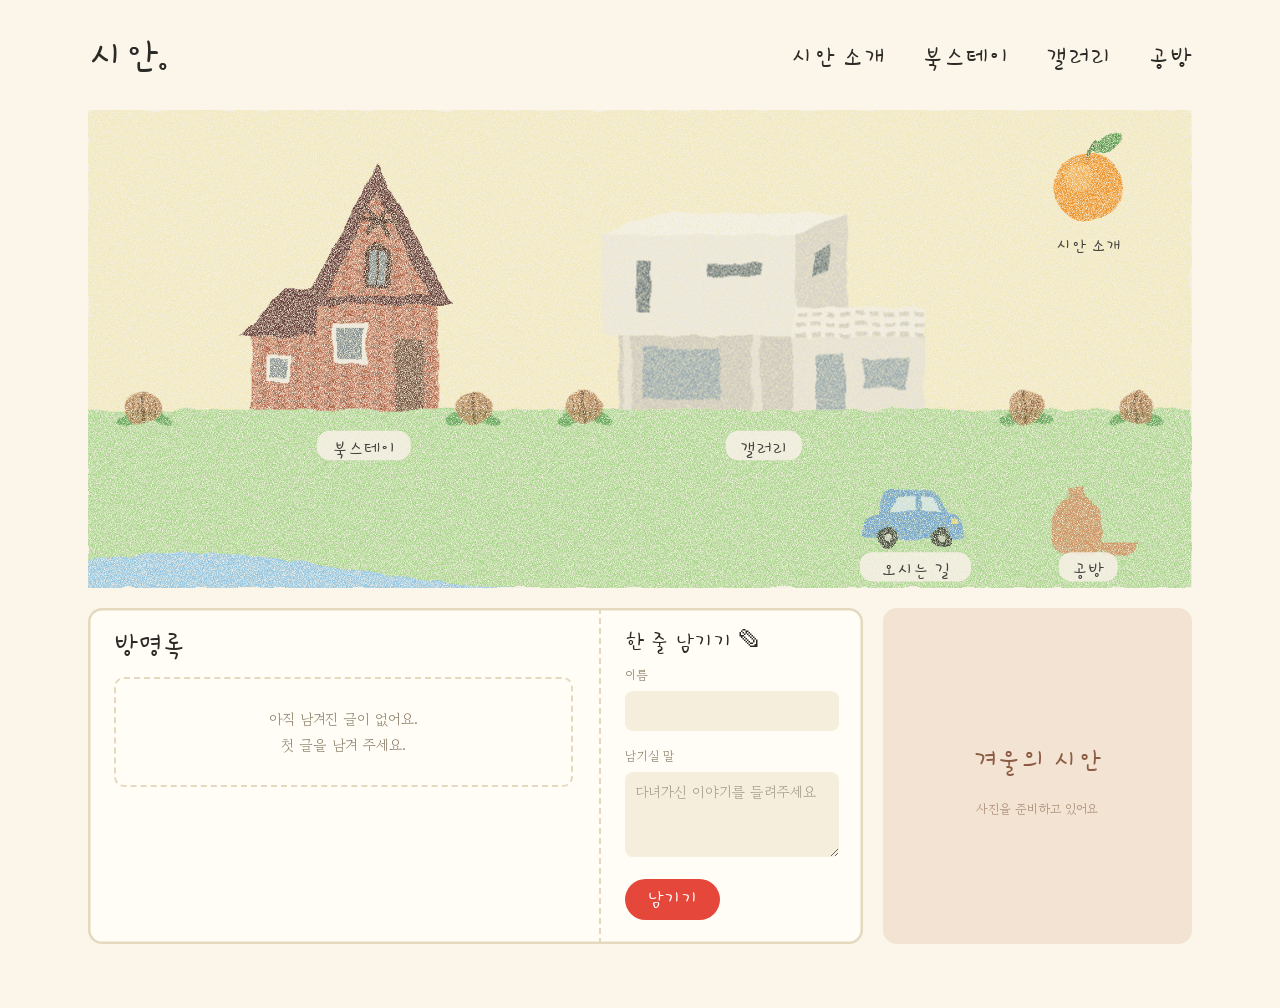
==== commit d4b47d05: "Bring every page into the crayon village style; redraw house and gallery - Shared header on all page" ====
--- a/index.html
+++ b/index.html
@@ -23,36 +23,10 @@
 
 <a class="skip" href="#main">본문으로 건너뛰기</a>
 
-<!-- ───────────────────────── 머리말 (책의 running head) ───────────────────────── -->
-<header class="site-head" id="siteHead">
-  <div class="head-in">
-    <a class="head-title" href="index.html"><img src="assets/img/book/logo-house.svg" alt=""><span>시안.</span></a>
-    <span class="head-chapter">예술적으로 쉬다.</span>
-    <div class="head-side">
-      <a class="head-cart" href="shop.html#cart">장바구니<span class="head-cart-n" data-cart-count hidden>0</span></a>
-      <button class="head-toggle" id="navToggle" type="button" aria-expanded="false" aria-controls="mobileNav">차례</button>
-    </div>
-  </div>
-</header>
+<div class="sheet">
 
-<!-- ───────────────────────── 차례 ───────────────────────── -->
-<nav class="toc-layer mobile-nav" id="mobileNav" aria-label="차례" hidden>
-  <div class="toc-layer-in">
-    <p class="toc-label">차례</p>
-    <ol class="toc">
-      <li><a href="index.html"><span class="toc-no"></span><span class="toc-name">처음</span><span class="toc-page">1</span></a></li>
-      <li><a href="about.html"><span class="toc-no">1</span><span class="toc-name">시안에 대하여</span><span class="toc-page">9</span></a></li>
-      <li><a href="stay.html"><span class="toc-no">2</span><span class="toc-name">시안북스테이</span><span class="toc-page">21</span></a></li>
-      <li><a href="workshop.html"><span class="toc-no">3</span><span class="toc-name">시안 공방</span><span class="toc-page">37</span></a></li>
-      <li><a href="gallery.html"><span class="toc-no">4</span><span class="toc-name">시안 갤러리</span><span class="toc-page">49</span></a></li>
-      <li><a href="shop.html"><span class="toc-no">5</span><span class="toc-name">시안 숍</span><span class="toc-page">61</span></a></li>
-      <li><a href="about.html#visit"><span class="toc-no"></span><span class="toc-name">부록 · 오시는 길</span><span class="toc-page">75</span></a></li>
-      <li><a href="about.html#press"><span class="toc-no"></span><span class="toc-name">소개된 곳</span><span class="toc-page">19</span></a></li>
-    </ol>
-  </div>
-</nav>
+<!-- ───────────────────────── 머리: 로고 + 메뉴 (모든 페이지 같음) ───────────────────────── -->
 
-<div class="sheet">
 
 <main id="main" class="home-main">
 
@@ -70,8 +44,14 @@
 
 <!-- 크레용 마을 그림: 집 · 갤러리 · 귤 · 자동차 · 항아리를 누르면 그 페이지로 -->
 <section class="hp-scene">
-<svg class="scene" viewBox="0 0 1200 520" role="group" aria-label="시안 마을 그림">
-<defs>
+<svg class="scene" viewBox="0 0 1200 520" role="img" aria-label="시안 마을 그림"><defs><pattern id="brick" width="18" height="10" patternUnits="userSpaceOnUse">
+  <rect width="18" height="10" fill="#B7654B"/>
+  <rect x="0" y="0" width="8" height="4" fill="#C9826A"/><rect x="9" y="0" width="8" height="4" fill="#A9553E"/>
+  <rect x="4" y="5" width="8" height="4" fill="#9E6A5C"/><rect x="13" y="5" width="5" height="4" fill="#C47660"/><rect x="0" y="5" width="3" height="4" fill="#C47660"/>
+</pattern>
+<pattern id="breeze" width="16" height="12" patternUnits="userSpaceOnUse">
+  <rect width="16" height="12" fill="#F5F3EF"/><rect x="3" y="3" width="10" height="5" fill="#CFCBC3"/>
+</pattern>
   <!-- 크레용/파스텔: 가장자리 번짐 + 알갱이 -->
   <filter id="pastel" x="-8%" y="-8%" width="116%" height="116%">
     <feTurbulence type="fractalNoise" baseFrequency=".035" numOctaves="2" seed="4" result="w"/>
@@ -111,53 +91,39 @@
     <feColorMatrix in="n" type="matrix" values="0 0 0 0 .4 0 0 0 0 .35 0 0 0 0 .3 0 0 0 .14 0"/>
   </filter>
 </defs>
-
-<g filter="url(#pastel)">
-  <rect width="1200" height="520" rx="8" fill="#F7EEC0"/>
-  <rect y="326" width="1200" height="194" fill="#A9D98C"/>
-  <path d="M0 462 C220 424 300 520 480 520 L0 520Z" fill="#8FC8E8"/>
-</g>
-<g filter="url(#pastel)"><ellipse cx="44.6" cy="325.2" rx="15.399999999999999" ry="6.3" fill="#5FA458" transform="rotate(-20 44.6 325.2)"/><ellipse cx="75.4" cy="325.2" rx="15.399999999999999" ry="6.3" fill="#5FA458" transform="rotate(20 75.4 325.2)"/><ellipse cx="60" cy="314" rx="19.599999999999998" ry="17.5" fill="#B58256"/><ellipse cx="54.4" cy="308.4" rx="8.399999999999999" ry="5.6" fill="#D2A678" opacity=".7"/><path d="M60 297.2 C55.8 308.4 64.2 319.6 60 330.8" stroke="#6E4628" stroke-width="2.8" fill="none"/><path d="M48.8 304.2 q2.8 9.799999999999999 0 19.599999999999998" stroke="#7E5434" stroke-width="1.8199999999999998" fill="none"/><path d="M54.4 304.2 q2.8 9.799999999999999 0 19.599999999999998" stroke="#7E5434" stroke-width="1.8199999999999998" fill="none"/><path d="M65.6 304.2 q2.8 9.799999999999999 0 19.599999999999998" stroke="#7E5434" stroke-width="1.8199999999999998" fill="none"/><path d="M71.2 304.2 q2.8 9.799999999999999 0 19.599999999999998" stroke="#7E5434" stroke-width="1.8199999999999998" fill="none"/><ellipse cx="164.6" cy="325.2" rx="15.399999999999999" ry="6.3" fill="#5FA458" transform="rotate(-20 164.6 325.2)"/><ellipse cx="195.4" cy="325.2" rx="15.399999999999999" ry="6.3" fill="#5FA458" transform="rotate(20 195.4 325.2)"/><ellipse cx="180" cy="314" rx="19.599999999999998" ry="17.5" fill="#B58256"/><ellipse cx="174.4" cy="308.4" rx="8.399999999999999" ry="5.6" fill="#D2A678" opacity=".7"/><path d="M180 297.2 C175.8 308.4 184.2 319.6 180 330.8" stroke="#6E4628" stroke-width="2.8" fill="none"/><path d="M168.8 304.2 q2.8 9.799999999999999 0 19.599999999999998" stroke="#7E5434" stroke-width="1.8199999999999998" fill="none"/><path d="M174.4 304.2 q2.8 9.799999999999999 0 19.599999999999998" stroke="#7E5434" stroke-width="1.8199999999999998" fill="none"/><path d="M185.6 304.2 q2.8 9.799999999999999 0 19.599999999999998" stroke="#7E5434" stroke-width="1.8199999999999998" fill="none"/><path d="M191.2 304.2 q2.8 9.799999999999999 0 19.599999999999998" stroke="#7E5434" stroke-width="1.8199999999999998" fill="none"/><ellipse cx="284.6" cy="325.2" rx="15.399999999999999" ry="6.3" fill="#5FA458" transform="rotate(-20 284.6 325.2)"/><ellipse cx="315.4" cy="325.2" rx="15.399999999999999" ry="6.3" fill="#5FA458" transform="rotate(20 315.4 325.2)"/><ellipse cx="300" cy="314" rx="19.599999999999998" ry="17.5" fill="#B58256"/><ellipse cx="294.4" cy="308.4" rx="8.399999999999999" ry="5.6" fill="#D2A678" opacity=".7"/><path d="M300 297.2 C295.8 308.4 304.2 319.6 300 330.8" stroke="#6E4628" stroke-width="2.8" fill="none"/><path d="M288.8 304.2 q2.8 9.799999999999999 0 19.599999999999998" stroke="#7E5434" stroke-width="1.8199999999999998" fill="none"/><path d="M294.4 304.2 q2.8 9.799999999999999 0 19.599999999999998" stroke="#7E5434" stroke-width="1.8199999999999998" fill="none"/><path d="M305.6 304.2 q2.8 9.799999999999999 0 19.599999999999998" stroke="#7E5434" stroke-width="1.8199999999999998" fill="none"/><path d="M311.2 304.2 q2.8 9.799999999999999 0 19.599999999999998" stroke="#7E5434" stroke-width="1.8199999999999998" fill="none"/><ellipse cx="404.6" cy="325.2" rx="15.399999999999999" ry="6.3" fill="#5FA458" transform="rotate(-20 404.6 325.2)"/><ellipse cx="435.4" cy="325.2" rx="15.399999999999999" ry="6.3" fill="#5FA458" transform="rotate(20 435.4 325.2)"/><ellipse cx="420" cy="314" rx="19.599999999999998" ry="17.5" fill="#B58256"/><ellipse cx="414.4" cy="308.4" rx="8.399999999999999" ry="5.6" fill="#D2A678" opacity=".7"/><path d="M420 297.2 C415.8 308.4 424.2 319.6 420 330.8" stroke="#6E4628" stroke-width="2.8" fill="none"/><path d="M408.8 304.2 q2.8 9.799999999999999 0 19.599999999999998" stroke="#7E5434" stroke-width="1.8199999999999998" fill="none"/><path d="M414.4 304.2 q2.8 9.799999999999999 0 19.599999999999998" stroke="#7E5434" stroke-width="1.8199999999999998" fill="none"/><path d="M425.6 304.2 q2.8 9.799999999999999 0 19.599999999999998" stroke="#7E5434" stroke-width="1.8199999999999998" fill="none"/><path d="M431.2 304.2 q2.8 9.799999999999999 0 19.599999999999998" stroke="#7E5434" stroke-width="1.8199999999999998" fill="none"/><ellipse cx="524.6" cy="325.2" rx="15.399999999999999" ry="6.3" fill="#5FA458" transform="rotate(-20 524.6 325.2)"/><ellipse cx="555.4" cy="325.2" rx="15.399999999999999" ry="6.3" fill="#5FA458" transform="rotate(20 555.4 325.2)"/><ellipse cx="540" cy="314" rx="19.599999999999998" ry="17.5" fill="#B58256"/><ellipse cx="534.4" cy="308.4" rx="8.399999999999999" ry="5.6" fill="#D2A678" opacity=".7"/><path d="M540 297.2 C535.8 308.4 544.2 319.6 540 330.8" stroke="#6E4628" stroke-width="2.8" fill="none"/><path d="M528.8 304.2 q2.8 9.799999999999999 0 19.599999999999998" stroke="#7E5434" stroke-width="1.8199999999999998" fill="none"/><path d="M534.4 304.2 q2.8 9.799999999999999 0 19.599999999999998" stroke="#7E5434" stroke-width="1.8199999999999998" fill="none"/><path d="M545.6 304.2 q2.8 9.799999999999999 0 19.599999999999998" stroke="#7E5434" stroke-width="1.8199999999999998" fill="none"/><path d="M551.2 304.2 q2.8 9.799999999999999 0 19.599999999999998" stroke="#7E5434" stroke-width="1.8199999999999998" fill="none"/><ellipse cx="644.6" cy="325.2" rx="15.399999999999999" ry="6.3" fill="#5FA458" transform="rotate(-20 644.6 325.2)"/><ellipse cx="675.4" cy="325.2" rx="15.399999999999999" ry="6.3" fill="#5FA458" transform="rotate(20 675.4 325.2)"/><ellipse cx="660" cy="314" rx="19.599999999999998" ry="17.5" fill="#B58256"/><ellipse cx="654.4" cy="308.4" rx="8.399999999999999" ry="5.6" fill="#D2A678" opacity=".7"/><path d="M660 297.2 C655.8 308.4 664.2 319.6 660 330.8" stroke="#6E4628" stroke-width="2.8" fill="none"/><path d="M648.8 304.2 q2.8 9.799999999999999 0 19.599999999999998" stroke="#7E5434" stroke-width="1.8199999999999998" fill="none"/><path d="M654.4 304.2 q2.8 9.799999999999999 0 19.599999999999998" stroke="#7E5434" stroke-width="1.8199999999999998" fill="none"/><path d="M665.6 304.2 q2.8 9.799999999999999 0 19.599999999999998" stroke="#7E5434" stroke-width="1.8199999999999998" fill="none"/><path d="M671.2 304.2 q2.8 9.799999999999999 0 19.599999999999998" stroke="#7E5434" stroke-width="1.8199999999999998" fill="none"/><ellipse cx="764.6" cy="325.2" rx="15.399999999999999" ry="6.3" fill="#5FA458" transform="rotate(-20 764.6 325.2)"/><ellipse cx="795.4" cy="325.2" rx="15.399999999999999" ry="6.3" fill="#5FA458" transform="rotate(20 795.4 325.2)"/><ellipse cx="780" cy="314" rx="19.599999999999998" ry="17.5" fill="#B58256"/><ellipse cx="774.4" cy="308.4" rx="8.399999999999999" ry="5.6" fill="#D2A678" opacity=".7"/><path d="M780 297.2 C775.8 308.4 784.2 319.6 780 330.8" stroke="#6E4628" stroke-width="2.8" fill="none"/><path d="M768.8 304.2 q2.8 9.799999999999999 0 19.599999999999998" stroke="#7E5434" stroke-width="1.8199999999999998" fill="none"/><path d="M774.4 304.2 q2.8 9.799999999999999 0 19.599999999999998" stroke="#7E5434" stroke-width="1.8199999999999998" fill="none"/><path d="M785.6 304.2 q2.8 9.799999999999999 0 19.599999999999998" stroke="#7E5434" stroke-width="1.8199999999999998" fill="none"/><path d="M791.2 304.2 q2.8 9.799999999999999 0 19.599999999999998" stroke="#7E5434" stroke-width="1.8199999999999998" fill="none"/><ellipse cx="884.6" cy="325.2" rx="15.399999999999999" ry="6.3" fill="#5FA458" transform="rotate(-20 884.6 325.2)"/><ellipse cx="915.4" cy="325.2" rx="15.399999999999999" ry="6.3" fill="#5FA458" transform="rotate(20 915.4 325.2)"/><ellipse cx="900" cy="314" rx="19.599999999999998" ry="17.5" fill="#B58256"/><ellipse cx="894.4" cy="308.4" rx="8.399999999999999" ry="5.6" fill="#D2A678" opacity=".7"/><path d="M900 297.2 C895.8 308.4 904.2 319.6 900 330.8" stroke="#6E4628" stroke-width="2.8" fill="none"/><path d="M888.8 304.2 q2.8 9.799999999999999 0 19.599999999999998" stroke="#7E5434" stroke-width="1.8199999999999998" fill="none"/><path d="M894.4 304.2 q2.8 9.799999999999999 0 19.599999999999998" stroke="#7E5434" stroke-width="1.8199999999999998" fill="none"/><path d="M905.6 304.2 q2.8 9.799999999999999 0 19.599999999999998" stroke="#7E5434" stroke-width="1.8199999999999998" fill="none"/><path d="M911.2 304.2 q2.8 9.799999999999999 0 19.599999999999998" stroke="#7E5434" stroke-width="1.8199999999999998" fill="none"/><ellipse cx="1004.6" cy="325.2" rx="15.399999999999999" ry="6.3" fill="#5FA458" transform="rotate(-20 1004.6 325.2)"/><ellipse cx="1035.4" cy="325.2" rx="15.399999999999999" ry="6.3" fill="#5FA458" transform="rotate(20 1035.4 325.2)"/><ellipse cx="1020" cy="314" rx="19.599999999999998" ry="17.5" fill="#B58256"/><ellipse cx="1014.4" cy="308.4" rx="8.399999999999999" ry="5.6" fill="#D2A678" opacity=".7"/><path d="M1020 297.2 C1015.8 308.4 1024.2 319.6 1020 330.8" stroke="#6E4628" stroke-width="2.8" fill="none"/><path d="M1008.8 304.2 q2.8 9.799999999999999 0 19.599999999999998" stroke="#7E5434" stroke-width="1.8199999999999998" fill="none"/><path d="M1014.4 304.2 q2.8 9.799999999999999 0 19.599999999999998" stroke="#7E5434" stroke-width="1.8199999999999998" fill="none"/><path d="M1025.6 304.2 q2.8 9.799999999999999 0 19.599999999999998" stroke="#7E5434" stroke-width="1.8199999999999998" fill="none"/><path d="M1031.2 304.2 q2.8 9.799999999999999 0 19.599999999999998" stroke="#7E5434" stroke-width="1.8199999999999998" fill="none"/><ellipse cx="1124.6" cy="325.2" rx="15.399999999999999" ry="6.3" fill="#5FA458" transform="rotate(-20 1124.6 325.2)"/><ellipse cx="1155.4" cy="325.2" rx="15.399999999999999" ry="6.3" fill="#5FA458" transform="rotate(20 1155.4 325.2)"/><ellipse cx="1140" cy="314" rx="19.599999999999998" ry="17.5" fill="#B58256"/><ellipse cx="1134.4" cy="308.4" rx="8.399999999999999" ry="5.6" fill="#D2A678" opacity=".7"/><path d="M1140 297.2 C1135.8 308.4 1144.2 319.6 1140 330.8" stroke="#6E4628" stroke-width="2.8" fill="none"/><path d="M1128.8 304.2 q2.8 9.799999999999999 0 19.599999999999998" stroke="#7E5434" stroke-width="1.8199999999999998" fill="none"/><path d="M1134.4 304.2 q2.8 9.799999999999999 0 19.599999999999998" stroke="#7E5434" stroke-width="1.8199999999999998" fill="none"/><path d="M1145.6 304.2 q2.8 9.799999999999999 0 19.599999999999998" stroke="#7E5434" stroke-width="1.8199999999999998" fill="none"/><path d="M1151.2 304.2 q2.8 9.799999999999999 0 19.599999999999998" stroke="#7E5434" stroke-width="1.8199999999999998" fill="none"/></g>
-
-<a href="stay.html" aria-label="북스테이">
-  <g class="art" filter="url(#pastel)"><g>
- <rect x="228.7" y="199.7" width="82.8" height="82.8" fill="#E7A493"/>
- <polygon points="219.5,204.3 260.9,160.6 309.2,204.3" fill="#D9503F"/>
- <rect x="300" y="156" width="138.0" height="126.49999999999999" fill="#E9A796"/>
- <polygon points="286.2,162.9 369.0,45.60000000000001 451.79999999999995,162.9" fill="#E5483A"/>
- <path d="M355.2 142.2 v-22 a13.799999999999999 13.799999999999999 0 0 1 27.599999999999998 0 v22z" fill="#F6D774"/>
- <rect x="323.0" y="197.4" width="34.5" height="34.5" fill="#F6D774"/>
- <rect x="380.5" y="213.5" width="34.5" height="69.0" fill="#9C5B4E"/>
-</g></g>
-  <g class="tag"><rect x="309.0" y="349" width="102" height="32" rx="14" fill="#FBF6E9" opacity=".9"/><text x="360" y="373" text-anchor="middle">북스테이</text></g>
-</a>
-<a href="gallery.html" aria-label="갤러리">
-  <g class="art" filter="url(#pastel)"><g>
- <rect x="600" y="188" width="276.0" height="110.39999999999999" fill="#E9E3D6"/>
- <rect x="772.5" y="188" width="103.49999999999999" height="110.39999999999999" fill="#CFC6B6"/>
- <rect x="611.5" y="112.10000000000001" width="172.5" height="75.89999999999999" fill="#DDD5C6"/>
- <rect x="772.5" y="171.9" width="105.8" height="16.099999999999998" fill="#6F6960"/>
- <rect x="772.5" y="158.1" width="5.75" height="16.099999999999998" fill="#6F6960"/><rect x="787.45" y="158.1" width="5.75" height="16.099999999999998" fill="#6F6960"/><rect x="802.4" y="158.1" width="5.75" height="16.099999999999998" fill="#6F6960"/><rect x="817.35" y="158.1" width="5.75" height="16.099999999999998" fill="#6F6960"/><rect x="832.3" y="158.1" width="5.75" height="16.099999999999998" fill="#6F6960"/><rect x="847.25" y="158.1" width="5.75" height="16.099999999999998" fill="#6F6960"/><rect x="862.2" y="158.1" width="5.75" height="16.099999999999998" fill="#6F6960"/>
- <rect x="646.0" y="227.1" width="25.299999999999997" height="71.3" fill="#9C9385"/>
- <rect x="703.5" y="137.4" width="39.099999999999994" height="13.799999999999999" fill="#9C9385"/>
- <rect x="801.25" y="222.5" width="50.599999999999994" height="75.89999999999999" fill="#9C9385"/>
-</g></g>
-  <g class="tag"><rect x="696.5" y="349" width="83" height="32" rx="14" fill="#FBF6E9" opacity=".9"/><text x="738" y="373" text-anchor="middle">갤러리</text></g>
-</a>
-<a href="about.html" aria-label="시안 소개">
-  <g class="art" filter="url(#pastel)"><circle cx="1088" cy="84" r="37.800000000000004" fill="#F39124"/><circle cx="1077.5" cy="73.5" r="14.700000000000001" fill="#F8B556" opacity=".75"/><path d="M1088 48.3 q2.1 -10.5 6.300000000000001 -14.700000000000001" stroke="#4E7A3A" stroke-width="4.2" fill="none" stroke-linecap="round"/><ellipse cx="1109.0" cy="35.699999999999996" rx="18.900000000000002" ry="8.4" fill="#4E9A4A" transform="rotate(-24 1109.0 35.699999999999996)"/><circle cx="1088" cy="52.5" r="3.1500000000000004" fill="#C96F12"/></g>
-  <text class="small" x="1088" y="152" text-anchor="middle">시안 소개</text>
-</a>
-<a href="about.html#visit" aria-label="오시는 길">
-  <g class="art" filter="url(#pastel)"><path d="M842 461.08 q0 -21.32 16.4 -22.959999999999997 l9.84 -21.32 q3.28 -4.92 9.84 -4.92 h36.08 q6.56 0 9.84 4.92 l11.479999999999999 21.32 q18.04 1.64 18.04 22.959999999999997 v4.92 h-111.52z" fill="#6FA3DA"/><path d="M873.16 436.48 l7.38 -16.4 h19.68 v16.4z" fill="#DDEBF7"/><path d="M905.96 436.48 v-16.4 h13.12 l8.2 16.4z" fill="#DDEBF7"/><rect x="938.76" y="444.68" width="8.2" height="5.739999999999999" rx="2.46" fill="#F7D774"/><circle cx="868.24" cy="466" r="11.479999999999999" fill="#3B3A36"/><circle cx="868.24" cy="466" r="4.1" fill="#CFCAC0"/><circle cx="927.28" cy="466" r="11.479999999999999" fill="#3B3A36"/><circle cx="927.28" cy="466" r="4.1" fill="#CFCAC0"/></g>
-  <g class="tag"><rect x="839.5" y="481" width="121" height="32" rx="14" fill="#FBF6E9" opacity=".9"/><text x="900" y="505" text-anchor="middle">오시는 길</text></g>
-</a>
-<a href="workshop.html" aria-label="공방">
-  <g class="art" filter="url(#pastel)"><path d="M1066.64 411.2 L1085.36 411.2 L1085.36 420.56 C1108.76 433.04 1111.88 472.04 1091.6 484.52 L1060.4 484.52 C1040.12 472.04 1043.24 433.04 1066.64 420.56 Z" fill="#D98E62"/><path d="M1099.4 470.48 h40.56 c0 9.36 -7.800000000000001 14.040000000000001 -20.28 14.040000000000001 s-20.28 -4.68 -20.28 -14.040000000000001z" fill="#D98E62"/></g>
-  <g class="tag"><rect x="1056.0" y="481" width="64" height="32" rx="14" fill="#FBF6E9" opacity=".9"/><text x="1088" y="505" text-anchor="middle">공방</text></g>
-</a>
-<rect width="1200" height="520" rx="8" filter="url(#paper)" pointer-events="none"/>
-</svg>
+<g filter="url(#pastel)"><rect width="1200" height="520" rx="8" fill="#F7EEC0"/><rect y="326" width="1200" height="194" fill="#A9D98C"/><path d="M0 490 C192.0 460 312.0 520 480.0 520 L0 520Z" fill="#8FC8E8"/></g><g filter="url(#pastel)"><ellipse cx="44.6" cy="335.2" rx="15.399999999999999" ry="6.3" fill="#5FA458" transform="rotate(-20 44.6 335.2)"/><ellipse cx="75.4" cy="335.2" rx="15.399999999999999" ry="6.3" fill="#5FA458" transform="rotate(20 75.4 335.2)"/><ellipse cx="60.0" cy="324" rx="19.599999999999998" ry="17.5" fill="#B58256"/><ellipse cx="54.4" cy="318.4" rx="8.399999999999999" ry="5.6" fill="#D2A678" opacity=".7"/><path d="M60.0 307.2 C55.8 318.4 64.2 329.6 60.0 340.8" stroke="#6E4628" stroke-width="2.8" fill="none"/><path d="M48.8 314.2 q2.8 9.799999999999999 0 19.599999999999998" stroke="#7E5434" stroke-width="1.8199999999999998" fill="none"/><path d="M54.4 314.2 q2.8 9.799999999999999 0 19.599999999999998" stroke="#7E5434" stroke-width="1.8199999999999998" fill="none"/><path d="M65.6 314.2 q2.8 9.799999999999999 0 19.599999999999998" stroke="#7E5434" stroke-width="1.8199999999999998" fill="none"/><path d="M71.2 314.2 q2.8 9.799999999999999 0 19.599999999999998" stroke="#7E5434" stroke-width="1.8199999999999998" fill="none"/><ellipse cx="404.6" cy="335.2" rx="15.399999999999999" ry="6.3" fill="#5FA458" transform="rotate(-20 404.6 335.2)"/><ellipse cx="435.4" cy="335.2" rx="15.399999999999999" ry="6.3" fill="#5FA458" transform="rotate(20 435.4 335.2)"/><ellipse cx="420.0" cy="324" rx="19.599999999999998" ry="17.5" fill="#B58256"/><ellipse cx="414.4" cy="318.4" rx="8.399999999999999" ry="5.6" fill="#D2A678" opacity=".7"/><path d="M420.0 307.2 C415.8 318.4 424.2 329.6 420.0 340.8" stroke="#6E4628" stroke-width="2.8" fill="none"/><path d="M408.8 314.2 q2.8 9.799999999999999 0 19.599999999999998" stroke="#7E5434" stroke-width="1.8199999999999998" fill="none"/><path d="M414.4 314.2 q2.8 9.799999999999999 0 19.599999999999998" stroke="#7E5434" stroke-width="1.8199999999999998" fill="none"/><path d="M425.6 314.2 q2.8 9.799999999999999 0 19.599999999999998" stroke="#7E5434" stroke-width="1.8199999999999998" fill="none"/><path d="M431.2 314.2 q2.8 9.799999999999999 0 19.599999999999998" stroke="#7E5434" stroke-width="1.8199999999999998" fill="none"/><ellipse cx="524.6" cy="335.2" rx="15.399999999999999" ry="6.3" fill="#5FA458" transform="rotate(-20 524.6 335.2)"/><ellipse cx="555.4" cy="335.2" rx="15.399999999999999" ry="6.3" fill="#5FA458" transform="rotate(20 555.4 335.2)"/><ellipse cx="540.0" cy="324" rx="19.599999999999998" ry="17.5" fill="#B58256"/><ellipse cx="534.4" cy="318.4" rx="8.399999999999999" ry="5.6" fill="#D2A678" opacity=".7"/><path d="M540.0 307.2 C535.8 318.4 544.2 329.6 540.0 340.8" stroke="#6E4628" stroke-width="2.8" fill="none"/><path d="M528.8 314.2 q2.8 9.799999999999999 0 19.599999999999998" stroke="#7E5434" stroke-width="1.8199999999999998" fill="none"/><path d="M534.4 314.2 q2.8 9.799999999999999 0 19.599999999999998" stroke="#7E5434" stroke-width="1.8199999999999998" fill="none"/><path d="M545.6 314.2 q2.8 9.799999999999999 0 19.599999999999998" stroke="#7E5434" stroke-width="1.8199999999999998" fill="none"/><path d="M551.2 314.2 q2.8 9.799999999999999 0 19.599999999999998" stroke="#7E5434" stroke-width="1.8199999999999998" fill="none"/><ellipse cx="1004.6" cy="335.2" rx="15.399999999999999" ry="6.3" fill="#5FA458" transform="rotate(-20 1004.6 335.2)"/><ellipse cx="1035.4" cy="335.2" rx="15.399999999999999" ry="6.3" fill="#5FA458" transform="rotate(20 1035.4 335.2)"/><ellipse cx="1020.0" cy="324" rx="19.599999999999998" ry="17.5" fill="#B58256"/><ellipse cx="1014.4" cy="318.4" rx="8.399999999999999" ry="5.6" fill="#D2A678" opacity=".7"/><path d="M1020.0 307.2 C1015.8 318.4 1024.2 329.6 1020.0 340.8" stroke="#6E4628" stroke-width="2.8" fill="none"/><path d="M1008.8 314.2 q2.8 9.799999999999999 0 19.599999999999998" stroke="#7E5434" stroke-width="1.8199999999999998" fill="none"/><path d="M1014.4 314.2 q2.8 9.799999999999999 0 19.599999999999998" stroke="#7E5434" stroke-width="1.8199999999999998" fill="none"/><path d="M1025.6 314.2 q2.8 9.799999999999999 0 19.599999999999998" stroke="#7E5434" stroke-width="1.8199999999999998" fill="none"/><path d="M1031.2 314.2 q2.8 9.799999999999999 0 19.599999999999998" stroke="#7E5434" stroke-width="1.8199999999999998" fill="none"/><ellipse cx="1124.6" cy="335.2" rx="15.399999999999999" ry="6.3" fill="#5FA458" transform="rotate(-20 1124.6 335.2)"/><ellipse cx="1155.4" cy="335.2" rx="15.399999999999999" ry="6.3" fill="#5FA458" transform="rotate(20 1155.4 335.2)"/><ellipse cx="1140.0" cy="324" rx="19.599999999999998" ry="17.5" fill="#B58256"/><ellipse cx="1134.4" cy="318.4" rx="8.399999999999999" ry="5.6" fill="#D2A678" opacity=".7"/><path d="M1140.0 307.2 C1135.8 318.4 1144.2 329.6 1140.0 340.8" stroke="#6E4628" stroke-width="2.8" fill="none"/><path d="M1128.8 314.2 q2.8 9.799999999999999 0 19.599999999999998" stroke="#7E5434" stroke-width="1.8199999999999998" fill="none"/><path d="M1134.4 314.2 q2.8 9.799999999999999 0 19.599999999999998" stroke="#7E5434" stroke-width="1.8199999999999998" fill="none"/><path d="M1145.6 314.2 q2.8 9.799999999999999 0 19.599999999999998" stroke="#7E5434" stroke-width="1.8199999999999998" fill="none"/><path d="M1151.2 314.2 q2.8 9.799999999999999 0 19.599999999999998" stroke="#7E5434" stroke-width="1.8199999999999998" fill="none"/></g><a href="stay.html" aria-label="북스테이"><g class="art" filter="url(#pastel)"><g>
+ <rect x="178.0" y="242.0" width="76.0" height="84.0" fill="url(#brick)"/>
+ <polygon points="166.0,246.0 214.0,194.0 254.0,194.0 254.0,246.0" fill="#5B3330"/>
+ <rect x="194.0" y="266.0" width="26.0" height="30.0" fill="#F2EEE6"/><rect x="198.0" y="270.0" width="18.0" height="22.0" fill="#7D8B92"/>
+ <rect x="250" y="202.0" width="130.0" height="124.0" fill="url(#brick)"/>
+ <polygon points="234.0,212.0 315.0,58.0 396.0,212.0" fill="#5B3330"/>
+ <polygon points="258.0,202.0 315.0,90.0 372.0,202.0" fill="url(#brick)"/>
+ <path d="M296.0 120.0 L334.0 120.0 M304.0 106.0 L326.0 134.0 M326.0 106.0 L304.0 134.0" stroke="#4A2C24" stroke-width="5.0" stroke-linecap="round"/>
+ <path d="M300.0 194.0 v-36.0 a15.0 15.0 0 0 1 30.0 0 v36.0z" fill="#4A2C24"/>
+ <path d="M305.0 190.0 v-31.0 a10.0 10.0 0 0 1 20.0 0 v31.0z" fill="#7D8B92"/>
+ <rect x="314.0" y="150.0" width="2.5" height="40.0" fill="#4A2C24"/>
+ <rect x="266.0" y="232.0" width="38.0" height="44.0" fill="#F2EEE6"/><rect x="271.0" y="237.0" width="28.0" height="34.0" fill="#7D8B92"/>
+ <rect x="334.0" y="250.0" width="32.0" height="76.0" fill="#6E4B3A"/>
+</g></g><g class="tag"><rect x="249.0" y="349" width="102" height="32" rx="14" fill="#FBF6E9" opacity=".9"/><text x="300" y="373" text-anchor="middle">북스테이</text></g></a>
+<a href="gallery.html" aria-label="갤러리"><g class="art" filter="url(#pastel)"><g>
+ <rect x="577.28" y="246.07999999999998" width="190.08" height="79.92" fill="#C9C6BF"/>
+ <rect x="603.2" y="259.03999999999996" width="84.24000000000001" height="56.160000000000004" fill="#8FA3AE"/>
+ <rect x="581.6" y="246.07999999999998" width="9.72" height="79.92" fill="#E4E1DA"/>
+ <rect x="722.0" y="246.07999999999998" width="9.72" height="79.92" fill="#E4E1DA"/>
+ <polygon points="560,135.92 616.16,112.16 825.6800000000001,112.16 769.52,135.92" fill="#F8F7F3"/>
+ <rect x="560" y="135.92" width="209.52" height="110.16000000000001" fill="#EEECE7"/>
+ <polygon points="769.52,135.92 825.6800000000001,112.16 825.6800000000001,222.32 769.52,246.07999999999998" fill="#D4D1CA"/>
+ <rect x="672.32" y="168.32" width="60.480000000000004" height="11.88" fill="#5F6F78"/>
+ <rect x="596.72" y="164.0" width="15.120000000000001" height="56.160000000000004" fill="#5F6F78"/>
+ <polygon points="788.96,153.2 806.24,145.64 806.24,174.79999999999998 788.96,182.35999999999999" fill="#5F6F78"/>
+ <rect x="767.36" y="248.24" width="142.56" height="77.76" fill="#E7E4DE"/>
+ <rect x="791.12" y="265.52" width="32.400000000000006" height="60.480000000000004" fill="#8FA3AE"/>
+ <rect x="842.96" y="269.84" width="49.68000000000001" height="32.400000000000006" fill="#8FA3AE"/>
+ <rect x="767.36" y="213.68" width="142.56" height="34.56" fill="url(#breeze)"/>
+</g></g><g class="tag"><rect x="693.5" y="349" width="83" height="32" rx="14" fill="#FBF6E9" opacity=".9"/><text x="735" y="373" text-anchor="middle">갤러리</text></g></a>
+<a href="about.html" aria-label="시안 소개"><g class="art" filter="url(#pastel)"><circle cx="1088" cy="84" r="37.800000000000004" fill="#F39124"/><circle cx="1077.5" cy="73.5" r="14.700000000000001" fill="#F8B556" opacity=".75"/><path d="M1088 48.3 q2.1 -10.5 6.300000000000001 -14.700000000000001" stroke="#4E7A3A" stroke-width="4.2" fill="none" stroke-linecap="round"/><ellipse cx="1109.0" cy="35.699999999999996" rx="18.900000000000002" ry="8.4" fill="#4E9A4A" transform="rotate(-24 1109.0 35.699999999999996)"/><circle cx="1088" cy="52.5" r="3.1500000000000004" fill="#C96F12"/></g><text class="small" x="1088" y="152" text-anchor="middle">시안 소개</text></a>
+<a href="about.html#visit" aria-label="오시는 길"><g class="art" filter="url(#pastel)"><path d="M842 461.08 q0 -21.32 16.4 -22.959999999999997 l9.84 -21.32 q3.28 -4.92 9.84 -4.92 h36.08 q6.56 0 9.84 4.92 l11.479999999999999 21.32 q18.04 1.64 18.04 22.959999999999997 v4.92 h-111.52z" fill="#6FA3DA"/><path d="M873.16 436.48 l7.38 -16.4 h19.68 v16.4z" fill="#DDEBF7"/><path d="M905.96 436.48 v-16.4 h13.12 l8.2 16.4z" fill="#DDEBF7"/><rect x="938.76" y="444.68" width="8.2" height="5.739999999999999" rx="2.46" fill="#F7D774"/><circle cx="868.24" cy="466" r="11.479999999999999" fill="#3B3A36"/><circle cx="868.24" cy="466" r="4.1" fill="#CFCAC0"/><circle cx="927.28" cy="466" r="11.479999999999999" fill="#3B3A36"/><circle cx="927.28" cy="466" r="4.1" fill="#CFCAC0"/></g><g class="tag"><rect x="839.5" y="481" width="121" height="32" rx="14" fill="#FBF6E9" opacity=".9"/><text x="900" y="505" text-anchor="middle">오시는 길</text></g></a>
+<a href="workshop.html" aria-label="공방"><g class="art" filter="url(#pastel)"><path d="M1066.64 411.2 L1085.36 411.2 L1085.36 420.56 C1108.76 433.04 1111.88 472.04 1091.6 484.52 L1060.4 484.52 C1040.12 472.04 1043.24 433.04 1066.64 420.56 Z" fill="#D98E62"/><path d="M1099.4 470.48 h40.56 c0 9.36 -7.800000000000001 14.040000000000001 -20.28 14.040000000000001 s-20.28 -4.68 -20.28 -14.040000000000001z" fill="#D98E62"/></g><g class="tag"><rect x="1056.0" y="481" width="64" height="32" rx="14" fill="#FBF6E9" opacity=".9"/><text x="1088" y="505" text-anchor="middle">공방</text></g></a><rect width="1200" height="520" rx="8" filter="url(#paper)" pointer-events="none"/></svg>
 </section>
 
 <section class="hp-bottom">
--- a/assets/css/style.css
+++ b/assets/css/style.css
@@ -1,29 +1,30 @@
 /* ============================================================
    CYAN — 예술적으로 쉬다.
    ------------------------------------------------------------
-   한 권의 책처럼: 책상 위에 펼친 종이 한 장, 명조 본문과 손글씨 제목, 넉넉한 여백.
-   그림은 HOUSE · GALLERY 펜 드로잉 하나만 씁니다 (assets/img/book/).
+   크레용 마을: 크림색 종이 위 크레용 그림, 손글씨 제목, 둥근 카드.
+   그림은 각 페이지 안의 SVG 로 그리고, 크레용 질감은 SVG 필터(#pastel)로 냅니다.
    색과 크기는 :root 의 토큰만 고치면 전체에 반영됩니다.
    ============================================================ */
 
 :root{
-  --desk:   #E9E5DC;   /* 책 바깥 (책상) */
-  --paper:  #FBF9F4;   /* 종이 */
-  --tint:   #F2EEE5;   /* 한 톤 낮은 종이 */
-  --ink:    #1E1E1C;   /* 글자 */
-  --ink-2:  #55534E;   /* 보조 글자 */
-  --ink-3:  #96928A;   /* 흐린 글자 */
-  --rule:   rgba(30,30,28,.16);
-  --rule-2: rgba(30,30,28,.08);
-  --blue:   #2B4D8F;   /* 시안 — 링크에만 아주 조금 */
-
-  --serif: "Gowun Batang", "Noto Serif KR", serif;   /* 본문 — 책 명조 */
+  --desk:   #FBF6E9;   /* 바탕 (크림 종이) */
+  --paper:  #FFFDF6;   /* 카드 */
+  --tint:   #F6EEDC;   /* 입력 칸 · 옅은 면 */
+  --line:   #E4D9BE;   /* 카드 테두리 */
+  --ink:    #2C2A26;   /* 글자 */
+  --ink-2:  #6A645A;   /* 보조 글자 */
+  --ink-3:  #A39B8C;   /* 흐린 글자 */
+  --rule:   rgba(140,118,80,.24);
+  --rule-2: rgba(140,118,80,.13);
+  --accent: #E5483A;   /* 귤 · 지붕 빨강 */
+  --blue:   #C63B2E;   /* 링크 · 강조 (진한 빨강) */
+
+  --serif: "Gowun Batang", "Noto Serif KR", serif;   /* 본문 */
   --pen:   "Hi Melody", "Gowun Batang", cursive;      /* 제목 · 숫자 — 연필 손글씨 */
   --latin: var(--pen);
 
-  --sheet: 860px;                    /* 종이 폭 */
-  --pad: clamp(22px, 8vw, 96px);     /* 종이 안쪽 여백 */
-  --measure: 34em;                   /* 한 줄 길이 */
+  --pad: clamp(20px, 4vw, 44px);     /* 카드 안쪽 여백 */
+  --measure: 40em;                   /* 한 줄 길이 */
   --ease: cubic-bezier(.22,.61,.36,1);
 
   color-scheme: light;
@@ -48,8 +49,8 @@
 img{ max-width:100%; display:block; }
 a{ color:inherit; text-decoration:none; }
 h1,h2,h3{ margin:0; font-family:var(--pen); font-weight:400; line-height:1.3; }
-.toc-name, .turn a{ font-family:var(--pen); }
-.toc-name small, .turn a small{ font-family:var(--serif); }
+.turn a{ font-family:var(--pen); }
+.turn a small{ font-family:var(--serif); }
 p{ margin:0; }
 ul,ol,dl,dd{ margin:0; padding:0; list-style:none; }
 button, input, textarea{ font-family:inherit; }
@@ -57,8 +58,8 @@
 .sr{ position:absolute; width:1px; height:1px; overflow:hidden; clip:rect(0 0 0 0); white-space:nowrap; }
 .skip{ position:absolute; left:-9999px; top:0; z-index:300; background:var(--ink); color:var(--paper); padding:10px 16px; font-size:14px; }
 .skip:focus{ left:12px; top:12px; }
-::selection{ background:#D9E2F1; }
-:focus-visible{ outline:1.5px solid var(--ink); outline-offset:4px; }
+::selection{ background:#FBE3DA; }
+:focus-visible{ outline:2px solid var(--accent); outline-offset:3px; border-radius:6px; }
 
 .link{ border-bottom:1px solid var(--rule); transition:border-color .2s, color .2s; }
 .link:hover{ color:var(--blue); border-bottom-color:var(--blue); }
@@ -67,93 +68,16 @@
 
 /* ── 종이 ─────────────────────────────────────────────────── */
 
-.sheet{
-  position:relative;
-  max-width:var(--sheet); margin:0 auto;
-  background:var(--paper);
-  box-shadow:0 0 0 1px rgba(30,30,28,.04), 0 30px 60px -30px rgba(30,30,28,.25);
-  min-height:100vh;
-}
-
-/* ── 머리말 (running head) ────────────────────────────────── */
-
-.site-head{
-  position:sticky; top:0; z-index:100;
-  max-width:var(--sheet); margin:0 auto;
-  background:rgba(251,249,244,.94);
-  backdrop-filter:blur(8px); -webkit-backdrop-filter:blur(8px);
-  border-bottom:1px solid transparent;
-  transition:border-color .3s;
-}
-.site-head.is-stuck{ border-bottom-color:var(--rule-2); }
-.head-in{
-  display:grid; grid-template-columns:1fr auto 1fr; align-items:center; gap:12px;
-  height:58px; padding:0 var(--pad);
-  font-size:13px; color:var(--ink-2);
-}
-.head-title{ display:inline-flex; align-items:center; gap:8px; justify-self:start; color:var(--ink); }
-.head-title img{ width:24px; height:auto; }
-.head-title span{ font-family:var(--pen); font-size:25px; line-height:1; }
-.head-chapter{ font-size:12.5px; color:var(--ink-3); letter-spacing:.02em; white-space:nowrap; overflow:hidden; text-overflow:ellipsis; }
-.head-side{ justify-self:end; display:flex; align-items:center; gap:18px; }
-.head-cart, .head-toggle{
-  background:none; border:0; padding:6px 0; cursor:pointer;
-  font-size:13px; color:var(--ink-2); letter-spacing:.02em;
-  border-bottom:1px solid transparent; transition:color .2s, border-color .2s;
-}
-.head-cart:hover, .head-toggle:hover{ color:var(--ink); border-bottom-color:var(--ink); }
-.head-cart-n{ margin-left:4px; font-family:var(--latin); font-size:18px; color:var(--blue); }
-.head-cart-n::before{ content:"("; } .head-cart-n::after{ content:")"; }
-.head-cart-n[hidden]{ display:none; }
-.head-toggle[aria-expanded="true"]{ color:var(--ink); }
-
-/* ── 차례 (펼침) ──────────────────────────────────────────── */
-
-.toc-layer{
-  position:fixed; inset:0; z-index:99;
-  background:rgba(233,229,220,.6);
-  backdrop-filter:blur(3px); -webkit-backdrop-filter:blur(3px);
-  opacity:0; pointer-events:none; transition:opacity .35s var(--ease);
-  overflow-y:auto;
-}
-.toc-layer.is-open{ opacity:1; pointer-events:auto; }
-.toc-layer-in{
-  max-width:var(--sheet); min-height:100%; margin:0 auto;
-  background:var(--paper);
-  padding:120px var(--pad) 80px;
-  transform:translateY(-10px); transition:transform .45s var(--ease);
-}
-.toc-layer.is-open .toc-layer-in{ transform:none; }
-.toc-label, .part-label{
-  text-align:center; font-size:15px; letter-spacing:.2em; padding-left:.2em; color:var(--ink-2);
-  margin-bottom:48px;
-}
-
-.toc{ max-width:30em; margin:0 auto; }
-.toc li + li{ margin-top:4px; }
-.toc a{
-  display:grid; grid-template-columns:2.2em minmax(0,1fr) auto; align-items:baseline;
-  padding:10px 0;
-  /* 점선 줄 (leader) */
-  background:radial-gradient(circle, var(--ink-3) .7px, transparent 1px) 0 calc(100% - 1.15em)/7px 7px repeat-x;
-  transition:color .2s;
-}
-.toc a:hover{ color:var(--blue); }
-.toc-no{ align-self:stretch; background:var(--paper); font-family:var(--latin); font-size:25px; line-height:1.6; color:var(--ink-3); }
-.toc-name{ justify-self:start; padding-right:.6em; background:var(--paper); font-size:21px; line-height:1.5; }
-.toc-name small{ display:block; font-size:13px; color:var(--ink-3); line-height:1.6; }
-.toc-page{ padding-left:.6em; background:var(--paper); font-family:var(--latin); font-size:22px; color:var(--ink-2); }
-.toc a[aria-current="page"] .toc-name{ color:var(--blue); }
+.sheet{ max-width:1180px; margin:0 auto; padding:clamp(18px,3vw,32px) clamp(14px,3vw,40px) 0; min-height:100vh; }
+
+.part-label{ font-family:var(--pen); font-size:22px; color:var(--ink-2); margin-bottom:6px; }
 
 @keyframes ink{ from{ opacity:0; filter:blur(3px); } to{ opacity:1; filter:none; } }
 @keyframes rise{ from{ opacity:0; transform:translateY(10px); } to{ opacity:1; transform:none; } }
 
 /* ── 홈: 크레용 마을 ──────────────────────────────────────── */
 
-.home{ background:#FBF6E9; }
-.home .site-head{ display:none; }
-.home .sheet{ max-width:1280px; background:transparent; box-shadow:none; }
-.home-main{ padding:clamp(18px,3vw,32px) clamp(14px,3vw,40px) clamp(40px,6vw,64px); }
+.home-main{ padding-bottom:clamp(40px,6vw,64px); }
 
 .hp-top{ display:flex; align-items:center; justify-content:space-between; gap:16px; flex-wrap:wrap; margin-bottom:clamp(14px,2.4vw,24px); }
 .hp-logo{ font-family:var(--pen); font-size:clamp(34px,4vw,44px); line-height:1; color:#2C2A26; }
@@ -163,7 +87,11 @@
   background:linear-gradient(transparent 60%, rgba(229,72,58,0) 60% 92%, transparent 92%);
   transition:color .2s, background .25s;
 }
-.hp-nav a:hover, .hp-nav a:focus-visible{ color:#C63B2E; background:linear-gradient(transparent 60%, rgba(229,72,58,.18) 60% 92%, transparent 92%); }
+.hp-nav a:hover, .hp-nav a:focus-visible, .hp-nav a[aria-current="page"]{ color:#C63B2E; background:linear-gradient(transparent 60%, rgba(229,72,58,.18) 60% 92%, transparent 92%); }
+.hp-nav .head-cart{ padding:0 14px; border-radius:999px; background:var(--tint); }
+.hp-nav .head-cart:hover{ background:#FBE3DA; }
+.head-cart-n{ display:inline-grid; place-items:center; min-width:22px; height:22px; margin-left:6px; padding:0 6px; border-radius:999px; background:var(--accent); color:#fff; font-size:16px; line-height:1; vertical-align:2px; }
+.head-cart-n[hidden]{ display:none; }
 
 /* 그림 */
 .hp-scene{ animation:rise 1s var(--ease) both; }
@@ -231,42 +159,33 @@
 }
 
 /* 소개된 곳 */
-.press{ display:grid; grid-template-columns:repeat(2,minmax(0,1fr)); gap:20px; }
-.press-item{ padding:28px 26px 26px; border:1px solid var(--rule); background:var(--paper); }
-.press-kind{ font-size:13px; letter-spacing:.2em; color:var(--ink-3); }
+.press{ display:grid; grid-template-columns:repeat(2,minmax(0,1fr)); gap:16px; }
+.press-item{ padding:24px 24px 22px; border-radius:12px; background:var(--tint); }
+.press-kind{ font-family:var(--pen); font-size:19px; color:var(--blue); }
 .press-title{ margin-top:8px; font-size:30px; line-height:1.3; }
 .press-sub{ font-size:16px; color:var(--ink-2); }
 .press-text{ margin:14px 0 16px; font-size:16px; line-height:1.8; }
 .press .xref{ margin-left:0; }
 .press--inline{ margin-top:28px; max-width:var(--measure); }
 
-/* ── 장 첫 페이지 ─────────────────────────────────────────── */
-
-.opener{
-  display:flex; flex-direction:column; align-items:center; text-align:center;
-  padding:clamp(80px,13vw,140px) var(--pad) clamp(64px,9vw,96px);
-  border-bottom:1px solid var(--rule-2);
-}
-.opener-no{ font-size:15px; letter-spacing:.2em; padding-left:.2em; color:var(--ink-2); animation:rise 1s var(--ease) both; }
-.opener-title{ margin-top:18px; font-size:clamp(38px,5.8vw,52px); letter-spacing:0; animation:rise 1s var(--ease) .12s both; }
-.opener-title::after{ content:""; display:block; width:28px; height:1px; margin:30px auto 0; background:var(--ink); }
-.opener-art{ width:min(120px,34%); height:auto; margin-top:52px; animation:ink 1.4s var(--ease) .25s both; }
-.opener-art--wide{ width:min(210px,56%); }
-.opener-epigraph{
-  margin-top:44px; max-width:28em;
-  font-size:15px; line-height:2.1; color:var(--ink-2);
-  animation:rise 1s var(--ease) .35s both;
-}
-
-/* ── 본문 페이지 ──────────────────────────────────────────── */
-
-.page{ padding:clamp(64px,9vw,104px) var(--pad); }
-.page + .page{ border-top:1px solid var(--rule-2); }
-.page--appendix{ background:var(--tint); }
-
-.sect-title{ font-size:28px; letter-spacing:0; margin-bottom:30px; }
-.sect-no{ font-family:var(--latin); font-size:25px; color:var(--ink-3); margin-right:.8em; letter-spacing:0; }
-.page--appendix .sect-title{ text-align:center; margin-top:-24px; }
+/* ── 페이지 머리: 크레용 그림 + 제목 ───────────────────────── */
+
+.opener{ position:relative; animation:rise 1s var(--ease) both; }
+.opener-scene{ display:block; width:100%; height:auto; }
+.opener-text{ position:absolute; left:4%; top:11%; max-width:50%; z-index:1; }
+.opener-title{ font-size:clamp(36px,5.2vw,62px); line-height:1.1; color:var(--ink); }
+.opener-epigraph{ margin-top:14px; font-size:clamp(14px,1.5vw,17px); line-height:1.85; color:var(--ink-2); }
+
+/* ── 본문: 둥근 카드 ─────────────────────────────────────── */
+
+.page{
+  margin-top:clamp(14px,2vw,20px); padding:clamp(26px,4vw,44px) var(--pad);
+  background:var(--paper); border-radius:14px; box-shadow:0 0 0 2.5px var(--line) inset;
+}
+.page--appendix{ background:#F7EEDB; }
+
+.sect-title{ font-size:clamp(28px,3.2vw,36px); line-height:1.15; margin-bottom:22px; }
+.sect-no{ display:none; }
 
 .prose{ max-width:var(--measure); }
 .prose p + p{ margin-top:1.1em; }
@@ -276,11 +195,10 @@
 #preface .prose{ margin:0 auto; }
 .prose-note{ max-width:var(--measure); margin:-12px 0 36px; font-size:15px; color:var(--ink-2); }
 
-.plate{ margin:56px auto 36px; text-align:center; }
-.plate img{ width:min(250px,64%); height:auto; margin:0 auto; }
-.plate--small img{ width:min(130px,40%); }
-.plate figcaption{ margin-top:16px; font-size:13px; color:var(--ink-2); }
-.plate figcaption span{ margin-right:.8em; color:var(--ink-3); letter-spacing:.1em; }
+.plate{ margin:36px 0 18px; }
+.plate-art{ display:block; width:min(340px,86%); height:auto; }
+.plate--small .plate-art{ width:min(210px,60%); }
+.plate figcaption{ margin-top:8px; font-family:var(--pen); font-size:20px; color:var(--ink-2); }
 
 .glossary{ max-width:var(--measure); border-top:1px solid var(--rule); }
 .glossary > div{ display:grid; grid-template-columns:7.5em minmax(0,1fr); gap:20px; padding:16px 0; border-bottom:1px solid var(--rule-2); }
@@ -305,26 +223,25 @@
 
 .btn{
   display:inline-flex; align-items:center; justify-content:center; gap:8px;
-  min-height:48px; padding:0 26px;
-  background:var(--ink); color:var(--paper);
-  border:1px solid var(--ink); border-radius:0;
-  font-size:15px; letter-spacing:.06em; cursor:pointer;
-  transition:background .25s, color .25s;
-}
-.btn:hover{ background:var(--paper); color:var(--ink); }
-.btn--ghost{ background:transparent; color:var(--ink); }
-.btn--ghost:hover{ background:var(--ink); color:var(--paper); }
+  min-height:46px; padding:0 26px;
+  background:var(--accent); color:#fff; border:0; border-radius:999px;
+  font-family:var(--pen); font-size:22px; line-height:1; cursor:pointer;
+  transition:background .2s, transform .3s var(--ease);
+}
+.btn:hover{ background:#C63B2E; transform:translateY(-2px); }
+.btn--ghost{ background:var(--tint); color:var(--ink); }
+.btn--ghost:hover{ background:#FBE3DA; }
 .btn--block{ width:100%; }
-.btn:disabled{ background:var(--tint); color:var(--ink-3); border-color:var(--rule); cursor:not-allowed; }
+.btn:disabled{ background:#DED5C4; color:#fff; cursor:not-allowed; transform:none; }
 
 /* 본문 안 행동 버튼은 글줄처럼 */
 .show-actions{ display:flex; flex-wrap:wrap; align-items:center; gap:10px 24px; margin-top:22px; }
 .show-actions .btn, .room .btn{
-  min-height:0; padding:0 0 2px; background:none; color:var(--ink); border:0; border-bottom:1px solid var(--ink);
-  font-size:14.5px; letter-spacing:.02em;
+  min-height:0; padding:0 2px; background:linear-gradient(transparent 60%, rgba(229,72,58,.2) 60% 92%, transparent 92%); color:var(--ink); border-radius:0;
+  font-size:21px;
 }
 .show-actions .btn::after, .room .btn::after{ content:"→"; transition:transform .3s var(--ease); }
-.show-actions .btn:hover, .room .btn:hover{ color:var(--blue); border-bottom-color:var(--blue); background:none; }
+.show-actions .btn:hover, .room .btn:hover{ color:var(--blue); background:linear-gradient(transparent 60%, rgba(229,72,58,.32) 60% 92%, transparent 92%); transform:none; }
 .show-actions .btn:hover::after, .room .btn:hover::after{ transform:translateX(3px); }
 
 .chip{ font-size:12.5px; color:var(--ink-3); }
@@ -332,7 +249,7 @@
 
 /* ── 사진 (data.js 에 사진을 넣었을 때만) ─────────────────── */
 
-.frame{ position:relative; aspect-ratio:4/3; overflow:hidden; background:var(--tint); }
+.frame{ position:relative; aspect-ratio:4/3; overflow:hidden; background:var(--tint); border-radius:12px; }
 .frame img{ position:absolute; inset:0; width:100%; height:100%; object-fit:cover; }
 .frame--tall{ aspect-ratio:3/4; }
 .room-visual:empty, .show-visual:empty{ display:none; }
@@ -340,8 +257,8 @@
 /* ── 방 · 수업 목록 (2장 · 3장) ───────────────────────────── */
 
 .rooms{ max-width:var(--measure); }
-.room{ padding:28px 0 32px; border-top:1px solid var(--rule); }
-.room:last-child{ border-bottom:1px solid var(--rule); }
+.room{ padding:26px 0 28px; border-top:2px dashed var(--line); }
+.room:first-child{ border-top:0; padding-top:4px; }
 .room-visual{ margin-bottom:22px; }
 .room .tile-no{ font-family:var(--latin); font-size:19px; letter-spacing:.08em; color:var(--ink-3); }
 .room-name{ font-size:28px; margin:2px 0 8px; }
@@ -356,20 +273,20 @@
 .book{ max-width:36em; }
 .book[hidden]{ display:none; }
 .book-step{ border:0; margin:0; padding:0 0 44px; min-width:0; }
-.book-step legend{ display:flex; align-items:baseline; gap:14px; padding:0; margin-bottom:18px; font-size:17px; }
-.book-step legend span{ font-size:14px; color:var(--ink-3); }
-
-.book-sum{ margin-top:8px; padding:28px clamp(18px,4vw,32px); border:1px solid var(--ink); background:var(--paper); }
-.book-sum-title{ font-size:14px; letter-spacing:.16em; color:var(--ink-2); margin-bottom:10px; }
+.book-step legend{ display:flex; align-items:center; gap:12px; padding:0; margin-bottom:16px; font-family:var(--pen); font-size:25px; }
+.book-step legend span{ display:grid; place-items:center; width:30px; height:30px; border-radius:50%; background:#FBE3DA; color:var(--blue); font-size:16px; }
+
+.book-sum{ margin-top:8px; padding:26px clamp(18px,4vw,30px); border-radius:14px; background:#FFF6E2; box-shadow:0 0 0 2.5px var(--line) inset; }
+.book-sum-title{ font-family:var(--pen); font-size:25px; color:var(--ink); margin-bottom:8px; }
 
 .sum > div{ display:flex; justify-content:space-between; gap:16px; padding:8px 0; border-bottom:1px solid var(--rule-2); font-size:14.5px; line-height:1.7; }
 .sum dt{ color:var(--ink-2); flex:none; }
 .sum dd{ text-align:right; }
 .sum .sum-sub{ font-size:13px; }
 .sum .sum-sub dt, .sum .sum-sub dd{ color:var(--ink-3); }
-.sum .sum-total{ border-top:1px solid var(--ink); border-bottom:0; margin-top:6px; padding-top:14px; align-items:baseline; }
+.sum .sum-total{ border-top:2px dashed var(--line); border-bottom:0; margin-top:6px; padding-top:14px; align-items:baseline; }
 .sum .sum-total dt{ color:var(--ink); }
-.sum .sum-total dd{ font-size:22px; letter-spacing:-.01em; }
+.sum .sum-total dd{ font-family:var(--pen); font-size:32px; color:var(--blue); }
 .sum-note{ text-align:right; font-size:12.5px; }
 
 .notice{ margin:20px 0; font-size:12.5px; line-height:1.85; color:var(--ink-2); }
@@ -378,23 +295,24 @@
 .notice li::before{ content:"*"; position:absolute; left:0; color:var(--ink-3); }
 
 /* 고르기 */
-.pick{ display:grid; border-top:1px solid var(--rule); }
-.pick-item{ position:relative; cursor:pointer; border-bottom:1px solid var(--rule); }
+.pick{ display:grid; gap:8px; }
+.pick-item{ position:relative; cursor:pointer; border-radius:12px; background:var(--tint); }
 .pick-item input{ position:absolute; opacity:0; inset:0; margin:0; cursor:pointer; }
 .pick-box{
   display:grid; grid-template-columns:22px minmax(0,1fr) auto; grid-template-rows:auto auto; column-gap:12px;
-  align-items:baseline; padding:14px 4px;
-  transition:background .2s;
+  align-items:baseline; padding:12px 16px; border-radius:12px;
+  transition:background .2s, box-shadow .2s;
 }
 .pick-box::before{
   content:""; grid-row:1 / 3; align-self:center;
-  width:14px; height:14px; border:1px solid var(--ink); border-radius:50%;
-  box-shadow:inset 0 0 0 3px var(--paper); transition:background .2s;
-}
-.pick-item:hover .pick-box{ background:var(--tint); }
-.pick-item input:checked + .pick-box::before{ background:var(--ink); }
-.pick-item input:focus-visible + .pick-box{ outline:1.5px solid var(--ink); outline-offset:2px; }
-.pick-name{ font-size:16.5px; }
+  width:16px; height:16px; border:2px solid var(--accent); border-radius:50%;
+  box-shadow:inset 0 0 0 3px var(--tint); transition:background .2s;
+}
+.pick-item:hover .pick-box{ background:#FBE3DA; }
+.pick-item input:checked + .pick-box{ background:#FBE3DA; box-shadow:0 0 0 2px var(--accent) inset; }
+.pick-item input:checked + .pick-box::before{ background:var(--accent); }
+.pick-item input:focus-visible + .pick-box{ outline:2px solid var(--accent); outline-offset:2px; }
+.pick-name{ font-family:var(--pen); font-size:23px; line-height:1.2; }
 .pick-sub{ grid-column:2; font-size:12.5px; color:var(--ink-3); line-height:1.6; }
 .pick-price{ grid-column:3; grid-row:1; font-size:14px; color:var(--ink-2); }
 
@@ -402,10 +320,10 @@
 .cal{ position:relative; }
 .cal-nav{ position:absolute; top:0; right:0; display:flex; gap:4px; z-index:1; }
 .cal-nav button{
-  width:34px; height:30px; border:1px solid var(--rule); background:var(--paper); cursor:pointer;
-  font-size:13px; color:var(--ink); transition:border-color .2s;
-}
-.cal-nav button:hover:not(:disabled){ border-color:var(--ink); }
+  width:36px; height:32px; border:0; border-radius:999px; background:var(--tint); cursor:pointer;
+  font-size:13px; color:var(--ink); transition:background .2s;
+}
+.cal-nav button:hover:not(:disabled){ background:#FBE3DA; }
 .cal-nav button:disabled{ opacity:.3; cursor:default; }
 .cal-months{ display:grid; grid-template-columns:repeat(auto-fit,minmax(0,1fr)); gap:clamp(18px,4vw,40px); }
 .cal-title{ font-family:var(--latin); font-size:25px; letter-spacing:.06em; line-height:30px; margin-bottom:8px; }
@@ -414,7 +332,7 @@
 .cal-day{
   position:relative; aspect-ratio:1/1; max-height:42px; width:100%;
   border:0; background:none; cursor:pointer; padding:0;
-  font-family:var(--latin); font-size:21px; color:var(--ink);
+  font-family:var(--latin); font-size:21px; color:var(--ink); border-radius:50%;
   transition:background .15s;
 }
 .cal-day.is-wknd:not(:disabled){ color:var(--blue); }
@@ -423,20 +341,20 @@
 .cal-day.is-full{ text-decoration:line-through; }
 .cal-day.is-out{ text-decoration:none; opacity:1; color:var(--ink); }
 .cal-day.is-today::after{ content:""; position:absolute; left:50%; bottom:5px; width:10px; height:1px; margin-left:-5px; background:currentColor; }
-.cal-day.is-range{ background:var(--tint); }
-.cal-day.is-sel, .cal-day.is-sel:hover:not(:disabled){ background:var(--ink); color:var(--paper); opacity:1; text-decoration:none; }
+.cal-day.is-range{ background:#FBE3DA; border-radius:0; }
+.cal-day.is-sel, .cal-day.is-sel:hover:not(:disabled){ background:var(--accent); color:#fff; opacity:1; text-decoration:none; }
 .cal-help{ margin-top:16px; font-size:14.5px; }
 .cal-legend{ display:flex; flex-wrap:wrap; gap:4px 18px; margin-top:6px; font-size:12px; color:var(--ink-3); }
 .cal-legend li{ display:flex; align-items:center; gap:6px; }
 .cal-legend i{ width:11px; height:11px; }
-.cal-legend i.is-sel{ background:var(--ink); }
+.cal-legend i.is-sel{ background:var(--accent); border-radius:50%; }
 .cal-legend i.is-full{ background:linear-gradient(transparent 45%, var(--ink-3) 45% 55%, transparent 55%); }
 .cal-legend i.is-wknd{ border:1px solid var(--blue); }
 
 /* 숫자 */
-.stepper{ display:inline-flex; align-items:center; border:1px solid var(--rule); }
-.stepper button{ width:44px; height:44px; border:0; background:none; cursor:pointer; font-size:18px; color:var(--ink); transition:background .2s; }
-.stepper button:hover:not(:disabled){ background:var(--tint); }
+.stepper{ display:inline-flex; align-items:center; border-radius:999px; background:var(--tint); }
+.stepper button{ width:44px; height:44px; border:0; border-radius:50%; background:none; cursor:pointer; font-size:18px; color:var(--ink); transition:background .2s; }
+.stepper button:hover:not(:disabled){ background:#FBE3DA; }
 .stepper button:disabled{ color:var(--ink-3); opacity:.5; cursor:default; }
 .stepper output{ min-width:44px; text-align:center; font-family:var(--latin); font-size:25px; }
 .stepper--sm button{ width:30px; height:30px; font-size:14px; }
@@ -446,21 +364,21 @@
 /* 빈칸 */
 .fields{ display:grid; grid-template-columns:repeat(2,minmax(0,1fr)); gap:22px 24px; }
 .field--full{ grid-column:1 / -1; }
-.field label{ display:block; font-size:13px; color:var(--ink-2); }
+.field label{ display:block; font-size:13px; color:var(--ink-2); margin-bottom:4px; }
 .field label small{ font-size:12px; color:var(--ink-3); margin-left:4px; }
 .field input:not([type="checkbox"]), .field textarea{
-  width:100%; padding:8px 0 9px;
-  background:transparent; color:var(--ink);
-  border:0; border-bottom:1px solid var(--ink); border-radius:0;
+  width:100%; padding:10px 12px;
+  background:var(--tint); color:var(--ink);
+  border:0; border-radius:10px;
   font:inherit; font-size:16px; line-height:1.6;
   transition:border-color .2s, box-shadow .2s;
 }
-.field textarea{ resize:vertical; background-image:repeating-linear-gradient(transparent 0 calc(1.6em + 1px), var(--rule-2) calc(1.6em + 1px) calc(1.6em + 2px)); }
+.field textarea{ resize:vertical; }
 .field input::placeholder, .field textarea::placeholder{ color:var(--ink-3); }
-.field input:focus, .field textarea:focus{ outline:none; box-shadow:0 1px 0 var(--ink); }
-.field.is-bad input, .field.is-bad textarea{ border-bottom-color:#B4452F; box-shadow:0 1px 0 #B4452F; }
+.field input:focus, .field textarea:focus{ outline:none; box-shadow:0 0 0 2px rgba(229,72,58,.45); }
+.field.is-bad input, .field.is-bad textarea{ box-shadow:0 0 0 2px #B4452F; }
 .field--check label{ display:flex; gap:10px; align-items:flex-start; font-size:14px; color:var(--ink); cursor:pointer; }
-.field--check input{ margin-top:6px; accent-color:var(--ink); width:15px; height:15px; flex:none; }
+.field--check input{ margin-top:6px; accent-color:var(--accent); width:15px; height:15px; flex:none; }
 .field--check.is-bad label{ color:#B4452F; }
 .field[hidden]{ display:none; }
 .book-sum .field--check{ margin-bottom:20px; }
@@ -468,7 +386,7 @@
 .form-msg{ margin-top:12px; font-size:13.5px; color:#B4452F; }
 .form-msg:empty{ display:none; }
 
-.done{ max-width:36em; padding:40px clamp(20px,4vw,40px); border:1px solid var(--ink); }
+.done{ max-width:36em; padding:34px clamp(20px,4vw,36px); border-radius:14px; background:#FFF6E2; box-shadow:0 0 0 2.5px var(--line) inset; }
 .done:focus{ outline:none; }
 .done .part-label{ text-align:left; margin-bottom:16px; padding-left:0; }
 .done-title{ font-size:28px; margin-bottom:12px; }
@@ -476,24 +394,24 @@
 .done .sum{ margin-bottom:20px; }
 
 /* 수업 날짜 */
-.slots{ border-top:1px solid var(--rule); }
+.slots{ border-top:2px dashed var(--line); }
 .slots-row{ display:grid; grid-template-columns:9.5em minmax(0,1fr); gap:12px; align-items:center; padding:10px 0; border-bottom:1px solid var(--rule-2); }
 .slots-date{ font-size:14.5px; }
 .slots-times{ display:flex; flex-wrap:wrap; gap:6px; }
 .slot{
-  min-height:34px; padding:0 14px; border:1px solid var(--rule); background:none; cursor:pointer;
+  min-height:34px; padding:0 14px; border:0; border-radius:999px; background:var(--tint); cursor:pointer;
   font-family:var(--latin); font-size:20px; color:var(--ink);
   transition:border-color .2s, background .2s, color .2s;
 }
-.slot:hover:not(:disabled){ border-color:var(--ink); }
-.slot.is-sel{ background:var(--ink); border-color:var(--ink); color:var(--paper); }
+.slot:hover:not(:disabled){ background:#FBE3DA; }
+.slot.is-sel{ background:var(--accent); color:#fff; }
 .slot:disabled{ color:var(--ink-3); cursor:default; text-decoration:line-through; }
 .slot em{ font-family:var(--serif); font-style:normal; font-size:11px; margin-left:4px; display:inline-block; text-decoration:none; }
 
 /* ── 전시 (4장) ───────────────────────────────────────────── */
 
 .show{ max-width:var(--measure); }
-.show + .show{ margin-top:48px; padding-top:48px; border-top:1px solid var(--rule-2); }
+.show + .show{ margin-top:40px; padding-top:40px; border-top:2px dashed var(--line); }
 .show-visual{ margin-bottom:24px; }
 .show-meta{ font-family:var(--latin); font-size:21px; letter-spacing:.06em; color:var(--ink-2); }
 .show-title{ margin:6px 0 2px; font-size:clamp(30px,4vw,38px); letter-spacing:0; }
@@ -509,16 +427,15 @@
 .showlist-state{ grid-column:3; grid-row:1; font-size:12px; color:var(--ink-3); }
 
 /* 탭 (연도 · 시리즈) */
-.tabs{ display:flex; flex-wrap:wrap; gap:4px 0; margin-bottom:28px; font-size:14px; }
+.tabs{ display:flex; flex-wrap:wrap; gap:8px; margin-bottom:24px; }
 .tabs button{
-  border:0; background:none; cursor:pointer; padding:4px 0;
-  font-size:14px; color:var(--ink-3); border-bottom:1px solid transparent;
-  transition:color .2s, border-color .2s;
-}
-.tabs button + button{ margin-left:18px; }
-.tabs button:hover{ color:var(--ink); }
-.tabs button[aria-selected="true"]{ color:var(--ink); border-bottom-color:var(--ink); }
-.tabs button em{ font-style:normal; font-size:11px; color:var(--ink-3); margin-left:3px; }
+  border:0; background:var(--tint); cursor:pointer; padding:4px 16px; border-radius:999px;
+  font-family:var(--pen); font-size:20px; color:var(--ink-2);
+  transition:color .2s, background .2s;
+}
+.tabs button:hover{ background:#FBE3DA; color:var(--ink); }
+.tabs button[aria-selected="true"]{ background:var(--accent); color:#fff; }
+.tabs button em{ font-style:normal; font-size:15px; opacity:.75; margin-left:3px; }
 
 .archive{ max-width:var(--measure); border-top:1px solid var(--rule); }
 .archive-item button{
@@ -528,7 +445,7 @@
   transition:background .2s, padding .3s var(--ease);
 }
 .archive-item button::after{ content:"→"; grid-column:3; grid-row:1; color:var(--ink-3); transition:transform .3s var(--ease); }
-.archive-item button:hover{ background:var(--tint); padding-left:10px; padding-right:10px; }
+.archive-item button:hover{ background:var(--tint); padding-left:12px; padding-right:12px; border-radius:10px; }
 .archive-item button:hover::after{ transform:translateX(3px); color:var(--ink); }
 .archive-item .frame{ display:none; }
 .archive-date{ grid-row:1 / 3; font-family:var(--latin); font-size:19px; color:var(--ink-2); }
@@ -545,7 +462,7 @@
 .series-name{ margin:2px 0 6px; font-size:28px; }
 .series-name em{ font-family:var(--latin); font-style:normal; font-size:21px; color:var(--ink-2); margin-left:8px; }
 .series-text{ font-size:15px; line-height:1.9; color:var(--ink-2); }
-.series--archive .series-name::after{ content:"기록"; margin-left:10px; font-size:12px; color:var(--ink-3); border:1px solid var(--rule); padding:1px 6px; vertical-align:middle; }
+.series--archive .series-name::after{ content:"기록"; margin-left:10px; font-size:16px; color:var(--ink-2); background:var(--tint); padding:1px 10px; border-radius:999px; vertical-align:middle; }
 
 .products{ border-top:1px solid var(--rule); }
 .product > a, .product > button{
@@ -564,10 +481,10 @@
 
 .modal{
   width:min(600px, calc(100% - 24px)); max-height:calc(100dvh - 40px);
-  padding:0; border:1px solid var(--rule); background:var(--paper); color:var(--ink);
-  box-shadow:0 40px 80px -30px rgba(30,30,28,.4);
-}
-.modal::backdrop{ background:rgba(233,229,220,.72); backdrop-filter:blur(3px); }
+  padding:0; border:0; border-radius:16px; background:var(--paper); color:var(--ink);
+  box-shadow:0 0 0 2.5px var(--line) inset, 0 40px 80px -30px rgba(60,40,20,.35);
+}
+.modal::backdrop{ background:rgba(251,246,233,.75); backdrop-filter:blur(3px); }
 .modal[open]{ animation:rise .4s var(--ease); }
 .modal-in{ position:relative; padding:clamp(32px,6vw,56px); }
 .modal-x{ position:absolute; top:12px; right:14px; width:36px; height:36px; border:0; background:none; cursor:pointer; font-size:24px; color:var(--ink-2); }
@@ -577,10 +494,10 @@
 .modal-body .part-label{ text-align:left; margin-bottom:12px; padding-left:0; }
 .modal-body .show-title{ font-size:30px; }
 
-.modal--drawer{ margin:0 0 0 auto; width:min(460px,100%); height:100dvh; max-height:none; border-width:0 0 0 1px; }
+.modal--drawer{ margin:0 0 0 auto; width:min(460px,100%); height:100dvh; max-height:none; border-radius:16px 0 0 16px; }
 .modal--drawer[open]{ animation:slide .45s var(--ease); }
 @keyframes slide{ from{ transform:translateX(30px); opacity:0; } to{ transform:none; opacity:1; } }
-.modal--drawer .done{ border:0; padding:24px 0 0; }
+.modal--drawer .done{ box-shadow:none; background:none; padding:24px 0 0; }
 
 .prod{ display:block; }
 .prod > .frame{ margin-bottom:22px; }
@@ -606,18 +523,21 @@
 .order .fields{ margin-bottom:18px; }
 .order .muted{ display:block; margin-bottom:18px; font-size:12.5px; }
 
-/* ── 장의 끝 ──────────────────────────────────────────────── */
-
-.site-foot{ padding:72px var(--pad) 40px; border-top:1px solid var(--rule-2); text-align:center; }
-.turn{ display:flex; justify-content:space-between; gap:20px; text-align:left; }
-.turn a{ display:flex; flex-direction:column; font-size:21px; line-height:1.4; transition:color .2s; }
-.turn a small{ font-size:13px; letter-spacing:.06em; color:var(--ink-3); margin-bottom:2px; }
-.turn a:hover{ color:var(--blue); }
+/* ── 아래: 앞 · 뒤 페이지 ──────────────────────────────────── */
+
+.site-foot{ padding:clamp(22px,3vw,32px) 0 36px; text-align:center; }
+.turn{ display:flex; justify-content:space-between; gap:14px; text-align:left; }
+.turn a{
+  display:flex; flex-direction:column; padding:12px 22px; border-radius:14px;
+  background:var(--paper); box-shadow:0 0 0 2.5px var(--line) inset;
+  font-size:24px; line-height:1.3; transition:color .2s, transform .3s var(--ease);
+}
+.turn a small{ font-size:12.5px; color:var(--ink-3); }
+.turn a:hover{ color:var(--blue); transform:translateY(-2px); }
 .turn-prev small::before{ content:"← "; }
 .turn-next{ text-align:right; margin-left:auto; }
 .turn-next small::after{ content:" →"; }
-.folio{ margin-top:56px; font-family:var(--latin); font-size:20px; color:var(--ink-3); letter-spacing:.1em; }
-.foot-copy{ margin-top:6px; font-size:11.5px; color:var(--ink-3); letter-spacing:.06em; }
+.foot-copy{ margin-top:22px; font-size:12px; color:var(--ink-3); }
 
 /* ── 천천히 나타나기 ──────────────────────────────────────── */
 
@@ -626,16 +546,9 @@
 
 /* ── 좁은 화면 ───────────────────────────────────────────── */
 
-@media (max-width:860px){
-  body{ background:var(--paper); }
-  .sheet{ box-shadow:none; }
-}
-
 @media (max-width:620px){
   body{ font-size:16px; line-height:1.95; }
-  .head-in{ grid-template-columns:auto 1fr; }
-  .head-chapter{ display:none; }
-  .head-side{ gap:14px; }
+  .opener-text{ position:static; max-width:none; margin-bottom:12px; }
   .press{ grid-template-columns:1fr; }
   .glossary > div{ grid-template-columns:1fr; gap:0; }
   .glossary dt{ font-size:12.5px; }
@@ -650,7 +563,6 @@
   .showlist-title, .showlist-artist{ grid-column:1; }
   .showlist-state{ grid-column:2; grid-row:1; }
   .turn a{ font-size:19px; }
-  .toc-layer-in{ padding-top:96px; }
 }
 
 @media (prefers-reduced-motion:reduce){
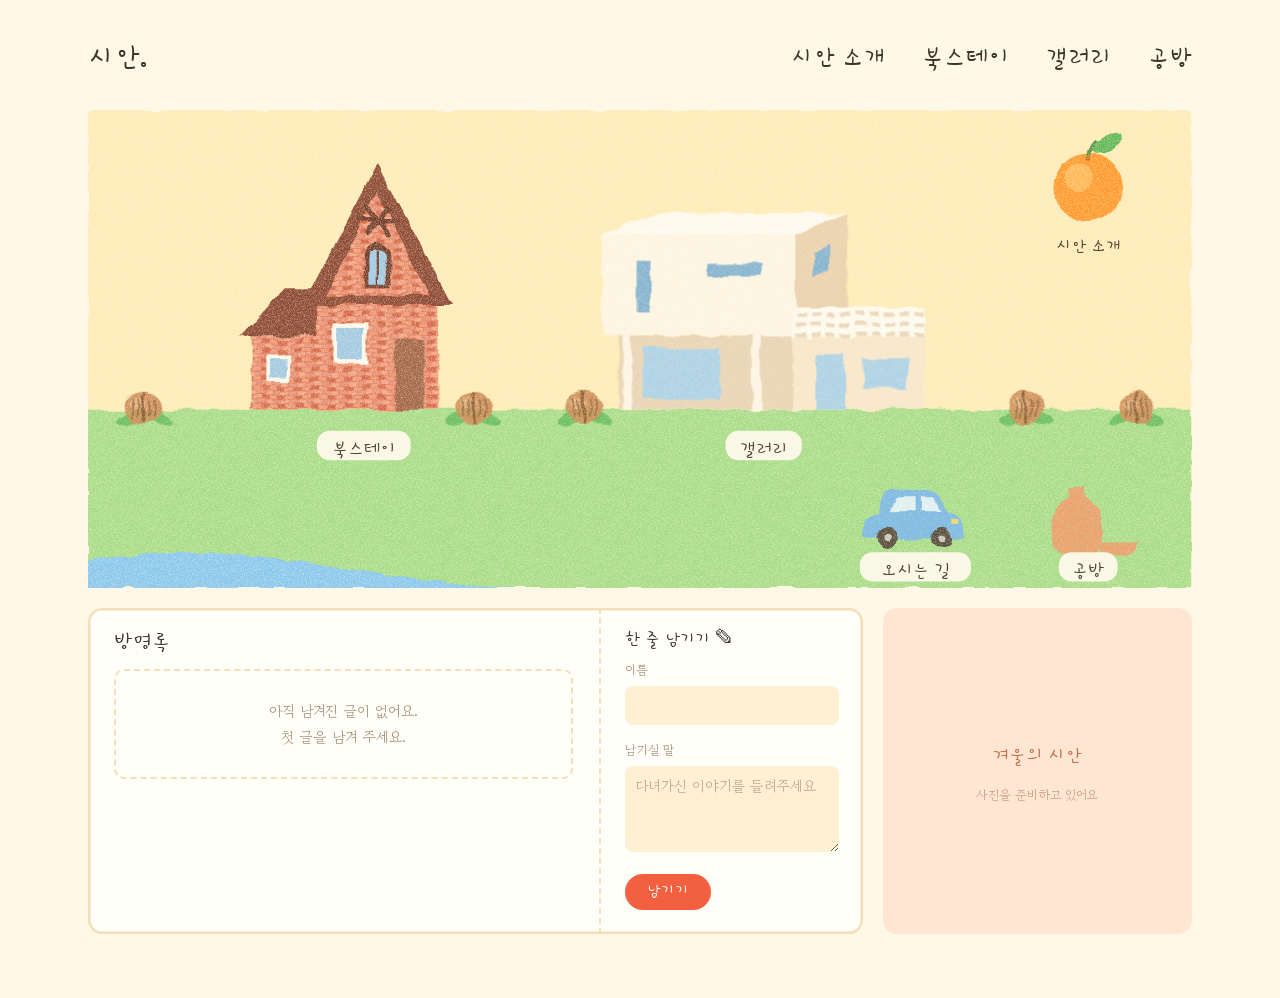
==== commit 7584a87b: "Warmer, clearer colors and smaller home labels - Denser crayon fill and lighter, warm paper grain so" ====
--- a/index.html
+++ b/index.html
@@ -5,7 +5,7 @@
 <meta name="viewport" content="width=device-width, initial-scale=1">
 <title>시안. — 예술적으로 쉬다.</title>
 <meta name="description" content="광덕산 호두마을의 두 채의 집, 시안. 북스테이 · 공방 · 갤러리. EBS 〈건축탐구 집〉에 소개된 집.">
-<meta name="theme-color" content="#ECE8DF">
+<meta name="theme-color" content="#FFF8E7">
 <link rel="icon" href="assets/img/book/favicon.png" type="image/png">
 
 <meta property="og:type" content="book">
@@ -45,19 +45,19 @@
 <!-- 크레용 마을 그림: 집 · 갤러리 · 귤 · 자동차 · 항아리를 누르면 그 페이지로 -->
 <section class="hp-scene">
 <svg class="scene" viewBox="0 0 1200 520" role="img" aria-label="시안 마을 그림"><defs><pattern id="brick" width="18" height="10" patternUnits="userSpaceOnUse">
-  <rect width="18" height="10" fill="#B7654B"/>
-  <rect x="0" y="0" width="8" height="4" fill="#C9826A"/><rect x="9" y="0" width="8" height="4" fill="#A9553E"/>
-  <rect x="4" y="5" width="8" height="4" fill="#9E6A5C"/><rect x="13" y="5" width="5" height="4" fill="#C47660"/><rect x="0" y="5" width="3" height="4" fill="#C47660"/>
+  <rect width="18" height="10" fill="#E07A5C"/>
+  <rect x="0" y="0" width="8" height="4" fill="#F09A7C"/><rect x="9" y="0" width="8" height="4" fill="#D4654A"/>
+  <rect x="4" y="5" width="8" height="4" fill="#E8907A"/><rect x="13" y="5" width="5" height="4" fill="#F2A487"/><rect x="0" y="5" width="3" height="4" fill="#F2A487"/>
 </pattern>
 <pattern id="breeze" width="16" height="12" patternUnits="userSpaceOnUse">
-  <rect width="16" height="12" fill="#F5F3EF"/><rect x="3" y="3" width="10" height="5" fill="#CFCBC3"/>
+  <rect width="16" height="12" fill="#FFFDF7"/><rect x="3" y="3" width="10" height="5" fill="#EBD9BF"/>
 </pattern>
   <!-- 크레용/파스텔: 가장자리 번짐 + 알갱이 -->
   <filter id="pastel" x="-8%" y="-8%" width="116%" height="116%">
     <feTurbulence type="fractalNoise" baseFrequency=".035" numOctaves="2" seed="4" result="w"/>
     <feDisplacementMap in="SourceGraphic" in2="w" scale="9" xChannelSelector="R" yChannelSelector="G" result="d"/>
     <feTurbulence type="fractalNoise" baseFrequency="1.1" numOctaves="2" seed="9" result="g"/>
-    <feColorMatrix in="g" type="matrix" values="0 0 0 0 0 0 0 0 0 0 0 0 0 0 0 0 0 0 -2.2 1.75" result="m"/>
+    <feColorMatrix in="g" type="matrix" values="0 0 0 0 0 0 0 0 0 0 0 0 0 0 0 0 0 0 -1.1 1.45" result="m"/>
     <feComposite in="d" in2="m" operator="in" result="t"/>
     <feGaussianBlur in="t" stdDeviation=".45"/>
   </filter>
@@ -88,42 +88,42 @@
   <!-- 종이 결 -->
   <filter id="paper">
     <feTurbulence type="fractalNoise" baseFrequency=".85" numOctaves="3" seed="1" result="n"/>
-    <feColorMatrix in="n" type="matrix" values="0 0 0 0 .4 0 0 0 0 .35 0 0 0 0 .3 0 0 0 .14 0"/>
+    <feColorMatrix in="n" type="matrix" values="0 0 0 0 .75 0 0 0 0 .55 0 0 0 0 .35 0 0 0 .06 0"/>
   </filter>
 </defs>
-<g filter="url(#pastel)"><rect width="1200" height="520" rx="8" fill="#F7EEC0"/><rect y="326" width="1200" height="194" fill="#A9D98C"/><path d="M0 490 C192.0 460 312.0 520 480.0 520 L0 520Z" fill="#8FC8E8"/></g><g filter="url(#pastel)"><ellipse cx="44.6" cy="335.2" rx="15.399999999999999" ry="6.3" fill="#5FA458" transform="rotate(-20 44.6 335.2)"/><ellipse cx="75.4" cy="335.2" rx="15.399999999999999" ry="6.3" fill="#5FA458" transform="rotate(20 75.4 335.2)"/><ellipse cx="60.0" cy="324" rx="19.599999999999998" ry="17.5" fill="#B58256"/><ellipse cx="54.4" cy="318.4" rx="8.399999999999999" ry="5.6" fill="#D2A678" opacity=".7"/><path d="M60.0 307.2 C55.8 318.4 64.2 329.6 60.0 340.8" stroke="#6E4628" stroke-width="2.8" fill="none"/><path d="M48.8 314.2 q2.8 9.799999999999999 0 19.599999999999998" stroke="#7E5434" stroke-width="1.8199999999999998" fill="none"/><path d="M54.4 314.2 q2.8 9.799999999999999 0 19.599999999999998" stroke="#7E5434" stroke-width="1.8199999999999998" fill="none"/><path d="M65.6 314.2 q2.8 9.799999999999999 0 19.599999999999998" stroke="#7E5434" stroke-width="1.8199999999999998" fill="none"/><path d="M71.2 314.2 q2.8 9.799999999999999 0 19.599999999999998" stroke="#7E5434" stroke-width="1.8199999999999998" fill="none"/><ellipse cx="404.6" cy="335.2" rx="15.399999999999999" ry="6.3" fill="#5FA458" transform="rotate(-20 404.6 335.2)"/><ellipse cx="435.4" cy="335.2" rx="15.399999999999999" ry="6.3" fill="#5FA458" transform="rotate(20 435.4 335.2)"/><ellipse cx="420.0" cy="324" rx="19.599999999999998" ry="17.5" fill="#B58256"/><ellipse cx="414.4" cy="318.4" rx="8.399999999999999" ry="5.6" fill="#D2A678" opacity=".7"/><path d="M420.0 307.2 C415.8 318.4 424.2 329.6 420.0 340.8" stroke="#6E4628" stroke-width="2.8" fill="none"/><path d="M408.8 314.2 q2.8 9.799999999999999 0 19.599999999999998" stroke="#7E5434" stroke-width="1.8199999999999998" fill="none"/><path d="M414.4 314.2 q2.8 9.799999999999999 0 19.599999999999998" stroke="#7E5434" stroke-width="1.8199999999999998" fill="none"/><path d="M425.6 314.2 q2.8 9.799999999999999 0 19.599999999999998" stroke="#7E5434" stroke-width="1.8199999999999998" fill="none"/><path d="M431.2 314.2 q2.8 9.799999999999999 0 19.599999999999998" stroke="#7E5434" stroke-width="1.8199999999999998" fill="none"/><ellipse cx="524.6" cy="335.2" rx="15.399999999999999" ry="6.3" fill="#5FA458" transform="rotate(-20 524.6 335.2)"/><ellipse cx="555.4" cy="335.2" rx="15.399999999999999" ry="6.3" fill="#5FA458" transform="rotate(20 555.4 335.2)"/><ellipse cx="540.0" cy="324" rx="19.599999999999998" ry="17.5" fill="#B58256"/><ellipse cx="534.4" cy="318.4" rx="8.399999999999999" ry="5.6" fill="#D2A678" opacity=".7"/><path d="M540.0 307.2 C535.8 318.4 544.2 329.6 540.0 340.8" stroke="#6E4628" stroke-width="2.8" fill="none"/><path d="M528.8 314.2 q2.8 9.799999999999999 0 19.599999999999998" stroke="#7E5434" stroke-width="1.8199999999999998" fill="none"/><path d="M534.4 314.2 q2.8 9.799999999999999 0 19.599999999999998" stroke="#7E5434" stroke-width="1.8199999999999998" fill="none"/><path d="M545.6 314.2 q2.8 9.799999999999999 0 19.599999999999998" stroke="#7E5434" stroke-width="1.8199999999999998" fill="none"/><path d="M551.2 314.2 q2.8 9.799999999999999 0 19.599999999999998" stroke="#7E5434" stroke-width="1.8199999999999998" fill="none"/><ellipse cx="1004.6" cy="335.2" rx="15.399999999999999" ry="6.3" fill="#5FA458" transform="rotate(-20 1004.6 335.2)"/><ellipse cx="1035.4" cy="335.2" rx="15.399999999999999" ry="6.3" fill="#5FA458" transform="rotate(20 1035.4 335.2)"/><ellipse cx="1020.0" cy="324" rx="19.599999999999998" ry="17.5" fill="#B58256"/><ellipse cx="1014.4" cy="318.4" rx="8.399999999999999" ry="5.6" fill="#D2A678" opacity=".7"/><path d="M1020.0 307.2 C1015.8 318.4 1024.2 329.6 1020.0 340.8" stroke="#6E4628" stroke-width="2.8" fill="none"/><path d="M1008.8 314.2 q2.8 9.799999999999999 0 19.599999999999998" stroke="#7E5434" stroke-width="1.8199999999999998" fill="none"/><path d="M1014.4 314.2 q2.8 9.799999999999999 0 19.599999999999998" stroke="#7E5434" stroke-width="1.8199999999999998" fill="none"/><path d="M1025.6 314.2 q2.8 9.799999999999999 0 19.599999999999998" stroke="#7E5434" stroke-width="1.8199999999999998" fill="none"/><path d="M1031.2 314.2 q2.8 9.799999999999999 0 19.599999999999998" stroke="#7E5434" stroke-width="1.8199999999999998" fill="none"/><ellipse cx="1124.6" cy="335.2" rx="15.399999999999999" ry="6.3" fill="#5FA458" transform="rotate(-20 1124.6 335.2)"/><ellipse cx="1155.4" cy="335.2" rx="15.399999999999999" ry="6.3" fill="#5FA458" transform="rotate(20 1155.4 335.2)"/><ellipse cx="1140.0" cy="324" rx="19.599999999999998" ry="17.5" fill="#B58256"/><ellipse cx="1134.4" cy="318.4" rx="8.399999999999999" ry="5.6" fill="#D2A678" opacity=".7"/><path d="M1140.0 307.2 C1135.8 318.4 1144.2 329.6 1140.0 340.8" stroke="#6E4628" stroke-width="2.8" fill="none"/><path d="M1128.8 314.2 q2.8 9.799999999999999 0 19.599999999999998" stroke="#7E5434" stroke-width="1.8199999999999998" fill="none"/><path d="M1134.4 314.2 q2.8 9.799999999999999 0 19.599999999999998" stroke="#7E5434" stroke-width="1.8199999999999998" fill="none"/><path d="M1145.6 314.2 q2.8 9.799999999999999 0 19.599999999999998" stroke="#7E5434" stroke-width="1.8199999999999998" fill="none"/><path d="M1151.2 314.2 q2.8 9.799999999999999 0 19.599999999999998" stroke="#7E5434" stroke-width="1.8199999999999998" fill="none"/></g><a href="stay.html" aria-label="북스테이"><g class="art" filter="url(#pastel)"><g>
+<g filter="url(#pastel)"><rect width="1200" height="520" rx="8" fill="#FFEDB8"/><rect y="326" width="1200" height="194" fill="#A6DD86"/><path d="M0 490 C192.0 460 312.0 520 480.0 520 L0 520Z" fill="#86C8F0"/></g><g filter="url(#pastel)"><ellipse cx="44.6" cy="335.2" rx="15.399999999999999" ry="6.3" fill="#6DC064" transform="rotate(-20 44.6 335.2)"/><ellipse cx="75.4" cy="335.2" rx="15.399999999999999" ry="6.3" fill="#6DC064" transform="rotate(20 75.4 335.2)"/><ellipse cx="60.0" cy="324" rx="19.599999999999998" ry="17.5" fill="#CF915C"/><ellipse cx="54.4" cy="318.4" rx="8.399999999999999" ry="5.6" fill="#EDBE8C" opacity=".7"/><path d="M60.0 307.2 C55.8 318.4 64.2 329.6 60.0 340.8" stroke="#8A5A34" stroke-width="2.8" fill="none"/><path d="M48.8 314.2 q2.8 9.799999999999999 0 19.599999999999998" stroke="#946540" stroke-width="1.8199999999999998" fill="none"/><path d="M54.4 314.2 q2.8 9.799999999999999 0 19.599999999999998" stroke="#946540" stroke-width="1.8199999999999998" fill="none"/><path d="M65.6 314.2 q2.8 9.799999999999999 0 19.599999999999998" stroke="#946540" stroke-width="1.8199999999999998" fill="none"/><path d="M71.2 314.2 q2.8 9.799999999999999 0 19.599999999999998" stroke="#946540" stroke-width="1.8199999999999998" fill="none"/><ellipse cx="404.6" cy="335.2" rx="15.399999999999999" ry="6.3" fill="#6DC064" transform="rotate(-20 404.6 335.2)"/><ellipse cx="435.4" cy="335.2" rx="15.399999999999999" ry="6.3" fill="#6DC064" transform="rotate(20 435.4 335.2)"/><ellipse cx="420.0" cy="324" rx="19.599999999999998" ry="17.5" fill="#CF915C"/><ellipse cx="414.4" cy="318.4" rx="8.399999999999999" ry="5.6" fill="#EDBE8C" opacity=".7"/><path d="M420.0 307.2 C415.8 318.4 424.2 329.6 420.0 340.8" stroke="#8A5A34" stroke-width="2.8" fill="none"/><path d="M408.8 314.2 q2.8 9.799999999999999 0 19.599999999999998" stroke="#946540" stroke-width="1.8199999999999998" fill="none"/><path d="M414.4 314.2 q2.8 9.799999999999999 0 19.599999999999998" stroke="#946540" stroke-width="1.8199999999999998" fill="none"/><path d="M425.6 314.2 q2.8 9.799999999999999 0 19.599999999999998" stroke="#946540" stroke-width="1.8199999999999998" fill="none"/><path d="M431.2 314.2 q2.8 9.799999999999999 0 19.599999999999998" stroke="#946540" stroke-width="1.8199999999999998" fill="none"/><ellipse cx="524.6" cy="335.2" rx="15.399999999999999" ry="6.3" fill="#6DC064" transform="rotate(-20 524.6 335.2)"/><ellipse cx="555.4" cy="335.2" rx="15.399999999999999" ry="6.3" fill="#6DC064" transform="rotate(20 555.4 335.2)"/><ellipse cx="540.0" cy="324" rx="19.599999999999998" ry="17.5" fill="#CF915C"/><ellipse cx="534.4" cy="318.4" rx="8.399999999999999" ry="5.6" fill="#EDBE8C" opacity=".7"/><path d="M540.0 307.2 C535.8 318.4 544.2 329.6 540.0 340.8" stroke="#8A5A34" stroke-width="2.8" fill="none"/><path d="M528.8 314.2 q2.8 9.799999999999999 0 19.599999999999998" stroke="#946540" stroke-width="1.8199999999999998" fill="none"/><path d="M534.4 314.2 q2.8 9.799999999999999 0 19.599999999999998" stroke="#946540" stroke-width="1.8199999999999998" fill="none"/><path d="M545.6 314.2 q2.8 9.799999999999999 0 19.599999999999998" stroke="#946540" stroke-width="1.8199999999999998" fill="none"/><path d="M551.2 314.2 q2.8 9.799999999999999 0 19.599999999999998" stroke="#946540" stroke-width="1.8199999999999998" fill="none"/><ellipse cx="1004.6" cy="335.2" rx="15.399999999999999" ry="6.3" fill="#6DC064" transform="rotate(-20 1004.6 335.2)"/><ellipse cx="1035.4" cy="335.2" rx="15.399999999999999" ry="6.3" fill="#6DC064" transform="rotate(20 1035.4 335.2)"/><ellipse cx="1020.0" cy="324" rx="19.599999999999998" ry="17.5" fill="#CF915C"/><ellipse cx="1014.4" cy="318.4" rx="8.399999999999999" ry="5.6" fill="#EDBE8C" opacity=".7"/><path d="M1020.0 307.2 C1015.8 318.4 1024.2 329.6 1020.0 340.8" stroke="#8A5A34" stroke-width="2.8" fill="none"/><path d="M1008.8 314.2 q2.8 9.799999999999999 0 19.599999999999998" stroke="#946540" stroke-width="1.8199999999999998" fill="none"/><path d="M1014.4 314.2 q2.8 9.799999999999999 0 19.599999999999998" stroke="#946540" stroke-width="1.8199999999999998" fill="none"/><path d="M1025.6 314.2 q2.8 9.799999999999999 0 19.599999999999998" stroke="#946540" stroke-width="1.8199999999999998" fill="none"/><path d="M1031.2 314.2 q2.8 9.799999999999999 0 19.599999999999998" stroke="#946540" stroke-width="1.8199999999999998" fill="none"/><ellipse cx="1124.6" cy="335.2" rx="15.399999999999999" ry="6.3" fill="#6DC064" transform="rotate(-20 1124.6 335.2)"/><ellipse cx="1155.4" cy="335.2" rx="15.399999999999999" ry="6.3" fill="#6DC064" transform="rotate(20 1155.4 335.2)"/><ellipse cx="1140.0" cy="324" rx="19.599999999999998" ry="17.5" fill="#CF915C"/><ellipse cx="1134.4" cy="318.4" rx="8.399999999999999" ry="5.6" fill="#EDBE8C" opacity=".7"/><path d="M1140.0 307.2 C1135.8 318.4 1144.2 329.6 1140.0 340.8" stroke="#8A5A34" stroke-width="2.8" fill="none"/><path d="M1128.8 314.2 q2.8 9.799999999999999 0 19.599999999999998" stroke="#946540" stroke-width="1.8199999999999998" fill="none"/><path d="M1134.4 314.2 q2.8 9.799999999999999 0 19.599999999999998" stroke="#946540" stroke-width="1.8199999999999998" fill="none"/><path d="M1145.6 314.2 q2.8 9.799999999999999 0 19.599999999999998" stroke="#946540" stroke-width="1.8199999999999998" fill="none"/><path d="M1151.2 314.2 q2.8 9.799999999999999 0 19.599999999999998" stroke="#946540" stroke-width="1.8199999999999998" fill="none"/></g><a href="stay.html" aria-label="북스테이"><g class="art" filter="url(#pastel)"><g>
  <rect x="178.0" y="242.0" width="76.0" height="84.0" fill="url(#brick)"/>
- <polygon points="166.0,246.0 214.0,194.0 254.0,194.0 254.0,246.0" fill="#5B3330"/>
- <rect x="194.0" y="266.0" width="26.0" height="30.0" fill="#F2EEE6"/><rect x="198.0" y="270.0" width="18.0" height="22.0" fill="#7D8B92"/>
+ <polygon points="166.0,246.0 214.0,194.0 254.0,194.0 254.0,246.0" fill="#8A4636"/>
+ <rect x="194.0" y="266.0" width="26.0" height="30.0" fill="#FFFBF2"/><rect x="198.0" y="270.0" width="18.0" height="22.0" fill="#9FCBEA"/>
  <rect x="250" y="202.0" width="130.0" height="124.0" fill="url(#brick)"/>
- <polygon points="234.0,212.0 315.0,58.0 396.0,212.0" fill="#5B3330"/>
+ <polygon points="234.0,212.0 315.0,58.0 396.0,212.0" fill="#8A4636"/>
  <polygon points="258.0,202.0 315.0,90.0 372.0,202.0" fill="url(#brick)"/>
- <path d="M296.0 120.0 L334.0 120.0 M304.0 106.0 L326.0 134.0 M326.0 106.0 L304.0 134.0" stroke="#4A2C24" stroke-width="5.0" stroke-linecap="round"/>
- <path d="M300.0 194.0 v-36.0 a15.0 15.0 0 0 1 30.0 0 v36.0z" fill="#4A2C24"/>
- <path d="M305.0 190.0 v-31.0 a10.0 10.0 0 0 1 20.0 0 v31.0z" fill="#7D8B92"/>
- <rect x="314.0" y="150.0" width="2.5" height="40.0" fill="#4A2C24"/>
- <rect x="266.0" y="232.0" width="38.0" height="44.0" fill="#F2EEE6"/><rect x="271.0" y="237.0" width="28.0" height="34.0" fill="#7D8B92"/>
- <rect x="334.0" y="250.0" width="32.0" height="76.0" fill="#6E4B3A"/>
-</g></g><g class="tag"><rect x="249.0" y="349" width="102" height="32" rx="14" fill="#FBF6E9" opacity=".9"/><text x="300" y="373" text-anchor="middle">북스테이</text></g></a>
+ <path d="M296.0 120.0 L334.0 120.0 M304.0 106.0 L326.0 134.0 M326.0 106.0 L304.0 134.0" stroke="#6E3A2C" stroke-width="5.0" stroke-linecap="round"/>
+ <path d="M300.0 194.0 v-36.0 a15.0 15.0 0 0 1 30.0 0 v36.0z" fill="#6E3A2C"/>
+ <path d="M305.0 190.0 v-31.0 a10.0 10.0 0 0 1 20.0 0 v31.0z" fill="#9FCBEA"/>
+ <rect x="314.0" y="150.0" width="2.5" height="40.0" fill="#6E3A2C"/>
+ <rect x="266.0" y="232.0" width="38.0" height="44.0" fill="#FFFBF2"/><rect x="271.0" y="237.0" width="28.0" height="34.0" fill="#9FCBEA"/>
+ <rect x="334.0" y="250.0" width="32.0" height="76.0" fill="#A0654A"/>
+</g></g><g class="tag"><rect x="249.0" y="349" width="102" height="32" rx="14" fill="#FFFBEE" opacity=".95"/><text x="300" y="373" text-anchor="middle">북스테이</text></g></a>
 <a href="gallery.html" aria-label="갤러리"><g class="art" filter="url(#pastel)"><g>
- <rect x="577.28" y="246.07999999999998" width="190.08" height="79.92" fill="#C9C6BF"/>
- <rect x="603.2" y="259.03999999999996" width="84.24000000000001" height="56.160000000000004" fill="#8FA3AE"/>
- <rect x="581.6" y="246.07999999999998" width="9.72" height="79.92" fill="#E4E1DA"/>
- <rect x="722.0" y="246.07999999999998" width="9.72" height="79.92" fill="#E4E1DA"/>
- <polygon points="560,135.92 616.16,112.16 825.6800000000001,112.16 769.52,135.92" fill="#F8F7F3"/>
- <rect x="560" y="135.92" width="209.52" height="110.16000000000001" fill="#EEECE7"/>
- <polygon points="769.52,135.92 825.6800000000001,112.16 825.6800000000001,222.32 769.52,246.07999999999998" fill="#D4D1CA"/>
- <rect x="672.32" y="168.32" width="60.480000000000004" height="11.88" fill="#5F6F78"/>
- <rect x="596.72" y="164.0" width="15.120000000000001" height="56.160000000000004" fill="#5F6F78"/>
- <polygon points="788.96,153.2 806.24,145.64 806.24,174.79999999999998 788.96,182.35999999999999" fill="#5F6F78"/>
- <rect x="767.36" y="248.24" width="142.56" height="77.76" fill="#E7E4DE"/>
- <rect x="791.12" y="265.52" width="32.400000000000006" height="60.480000000000004" fill="#8FA3AE"/>
- <rect x="842.96" y="269.84" width="49.68000000000001" height="32.400000000000006" fill="#8FA3AE"/>
+ <rect x="577.28" y="246.07999999999998" width="190.08" height="79.92" fill="#E9D6BA"/>
+ <rect x="603.2" y="259.03999999999996" width="84.24000000000001" height="56.160000000000004" fill="#A9D3EE"/>
+ <rect x="581.6" y="246.07999999999998" width="9.72" height="79.92" fill="#FFF8EC"/>
+ <rect x="722.0" y="246.07999999999998" width="9.72" height="79.92" fill="#FFF8EC"/>
+ <polygon points="560,135.92 616.16,112.16 825.6800000000001,112.16 769.52,135.92" fill="#FFFDF8"/>
+ <rect x="560" y="135.92" width="209.52" height="110.16000000000001" fill="#FFF8EA"/>
+ <polygon points="769.52,135.92 825.6800000000001,112.16 825.6800000000001,222.32 769.52,246.07999999999998" fill="#EBD3B2"/>
+ <rect x="672.32" y="168.32" width="60.480000000000004" height="11.88" fill="#7FB2D6"/>
+ <rect x="596.72" y="164.0" width="15.120000000000001" height="56.160000000000004" fill="#7FB2D6"/>
+ <polygon points="788.96,153.2 806.24,145.64 806.24,174.79999999999998 788.96,182.35999999999999" fill="#7FB2D6"/>
+ <rect x="767.36" y="248.24" width="142.56" height="77.76" fill="#F8E9D0"/>
+ <rect x="791.12" y="265.52" width="32.400000000000006" height="60.480000000000004" fill="#A9D3EE"/>
+ <rect x="842.96" y="269.84" width="49.68000000000001" height="32.400000000000006" fill="#A9D3EE"/>
  <rect x="767.36" y="213.68" width="142.56" height="34.56" fill="url(#breeze)"/>
-</g></g><g class="tag"><rect x="693.5" y="349" width="83" height="32" rx="14" fill="#FBF6E9" opacity=".9"/><text x="735" y="373" text-anchor="middle">갤러리</text></g></a>
-<a href="about.html" aria-label="시안 소개"><g class="art" filter="url(#pastel)"><circle cx="1088" cy="84" r="37.800000000000004" fill="#F39124"/><circle cx="1077.5" cy="73.5" r="14.700000000000001" fill="#F8B556" opacity=".75"/><path d="M1088 48.3 q2.1 -10.5 6.300000000000001 -14.700000000000001" stroke="#4E7A3A" stroke-width="4.2" fill="none" stroke-linecap="round"/><ellipse cx="1109.0" cy="35.699999999999996" rx="18.900000000000002" ry="8.4" fill="#4E9A4A" transform="rotate(-24 1109.0 35.699999999999996)"/><circle cx="1088" cy="52.5" r="3.1500000000000004" fill="#C96F12"/></g><text class="small" x="1088" y="152" text-anchor="middle">시안 소개</text></a>
-<a href="about.html#visit" aria-label="오시는 길"><g class="art" filter="url(#pastel)"><path d="M842 461.08 q0 -21.32 16.4 -22.959999999999997 l9.84 -21.32 q3.28 -4.92 9.84 -4.92 h36.08 q6.56 0 9.84 4.92 l11.479999999999999 21.32 q18.04 1.64 18.04 22.959999999999997 v4.92 h-111.52z" fill="#6FA3DA"/><path d="M873.16 436.48 l7.38 -16.4 h19.68 v16.4z" fill="#DDEBF7"/><path d="M905.96 436.48 v-16.4 h13.12 l8.2 16.4z" fill="#DDEBF7"/><rect x="938.76" y="444.68" width="8.2" height="5.739999999999999" rx="2.46" fill="#F7D774"/><circle cx="868.24" cy="466" r="11.479999999999999" fill="#3B3A36"/><circle cx="868.24" cy="466" r="4.1" fill="#CFCAC0"/><circle cx="927.28" cy="466" r="11.479999999999999" fill="#3B3A36"/><circle cx="927.28" cy="466" r="4.1" fill="#CFCAC0"/></g><g class="tag"><rect x="839.5" y="481" width="121" height="32" rx="14" fill="#FBF6E9" opacity=".9"/><text x="900" y="505" text-anchor="middle">오시는 길</text></g></a>
-<a href="workshop.html" aria-label="공방"><g class="art" filter="url(#pastel)"><path d="M1066.64 411.2 L1085.36 411.2 L1085.36 420.56 C1108.76 433.04 1111.88 472.04 1091.6 484.52 L1060.4 484.52 C1040.12 472.04 1043.24 433.04 1066.64 420.56 Z" fill="#D98E62"/><path d="M1099.4 470.48 h40.56 c0 9.36 -7.800000000000001 14.040000000000001 -20.28 14.040000000000001 s-20.28 -4.68 -20.28 -14.040000000000001z" fill="#D98E62"/></g><g class="tag"><rect x="1056.0" y="481" width="64" height="32" rx="14" fill="#FBF6E9" opacity=".9"/><text x="1088" y="505" text-anchor="middle">공방</text></g></a><rect width="1200" height="520" rx="8" filter="url(#paper)" pointer-events="none"/></svg>
+</g></g><g class="tag"><rect x="693.5" y="349" width="83" height="32" rx="14" fill="#FFFBEE" opacity=".95"/><text x="735" y="373" text-anchor="middle">갤러리</text></g></a>
+<a href="about.html" aria-label="시안 소개"><g class="art" filter="url(#pastel)"><circle cx="1088" cy="84" r="37.800000000000004" fill="#FF9A2E"/><circle cx="1077.5" cy="73.5" r="14.700000000000001" fill="#FFC266" opacity=".75"/><path d="M1088 48.3 q2.1 -10.5 6.300000000000001 -14.700000000000001" stroke="#5A8E44" stroke-width="4.2" fill="none" stroke-linecap="round"/><ellipse cx="1109.0" cy="35.699999999999996" rx="18.900000000000002" ry="8.4" fill="#5DB858" transform="rotate(-24 1109.0 35.699999999999996)"/><circle cx="1088" cy="52.5" r="3.1500000000000004" fill="#C96F12"/></g><text class="small" x="1088" y="152" text-anchor="middle">시안 소개</text></a>
+<a href="about.html#visit" aria-label="오시는 길"><g class="art" filter="url(#pastel)"><path d="M842 461.08 q0 -21.32 16.4 -22.959999999999997 l9.84 -21.32 q3.28 -4.92 9.84 -4.92 h36.08 q6.56 0 9.84 4.92 l11.479999999999999 21.32 q18.04 1.64 18.04 22.959999999999997 v4.92 h-111.52z" fill="#7FBAEE"/><path d="M873.16 436.48 l7.38 -16.4 h19.68 v16.4z" fill="#E8F4FF"/><path d="M905.96 436.48 v-16.4 h13.12 l8.2 16.4z" fill="#E8F4FF"/><rect x="938.76" y="444.68" width="8.2" height="5.739999999999999" rx="2.46" fill="#F7D774"/><circle cx="868.24" cy="466" r="11.479999999999999" fill="#5A4A40"/><circle cx="868.24" cy="466" r="4.1" fill="#CFCAC0"/><circle cx="927.28" cy="466" r="11.479999999999999" fill="#5A4A40"/><circle cx="927.28" cy="466" r="4.1" fill="#CFCAC0"/></g><g class="tag"><rect x="839.5" y="481" width="121" height="32" rx="14" fill="#FFFBEE" opacity=".95"/><text x="900" y="505" text-anchor="middle">오시는 길</text></g></a>
+<a href="workshop.html" aria-label="공방"><g class="art" filter="url(#pastel)"><path d="M1066.64 411.2 L1085.36 411.2 L1085.36 420.56 C1108.76 433.04 1111.88 472.04 1091.6 484.52 L1060.4 484.52 C1040.12 472.04 1043.24 433.04 1066.64 420.56 Z" fill="#F0A070"/><path d="M1099.4 470.48 h40.56 c0 9.36 -7.800000000000001 14.040000000000001 -20.28 14.040000000000001 s-20.28 -4.68 -20.28 -14.040000000000001z" fill="#F0A070"/></g><g class="tag"><rect x="1056.0" y="481" width="64" height="32" rx="14" fill="#FFFBEE" opacity=".95"/><text x="1088" y="505" text-anchor="middle">공방</text></g></a><rect width="1200" height="520" rx="8" filter="url(#paper)" pointer-events="none"/></svg>
 </section>
 
 <section class="hp-bottom">
--- a/assets/css/style.css
+++ b/assets/css/style.css
@@ -7,17 +7,17 @@
    ============================================================ */
 
 :root{
-  --desk:   #FBF6E9;   /* 바탕 (크림 종이) */
-  --paper:  #FFFDF6;   /* 카드 */
-  --tint:   #F6EEDC;   /* 입력 칸 · 옅은 면 */
-  --line:   #E4D9BE;   /* 카드 테두리 */
-  --ink:    #2C2A26;   /* 글자 */
-  --ink-2:  #6A645A;   /* 보조 글자 */
-  --ink-3:  #A39B8C;   /* 흐린 글자 */
-  --rule:   rgba(140,118,80,.24);
-  --rule-2: rgba(140,118,80,.13);
-  --accent: #E5483A;   /* 귤 · 지붕 빨강 */
-  --blue:   #C63B2E;   /* 링크 · 강조 (진한 빨강) */
+  --desk:   #FFF8E7;   /* 바탕 (크림 종이) */
+  --paper:  #FFFEF9;   /* 카드 */
+  --tint:   #FFF0D4;   /* 입력 칸 · 옅은 면 */
+  --line:   #F3DFB8;   /* 카드 테두리 */
+  --ink:    #3D342C;   /* 글자 */
+  --ink-2:  #7A6B5C;   /* 보조 글자 */
+  --ink-3:  #B4A290;   /* 흐린 글자 */
+  --rule:   rgba(196,150,90,.30);
+  --rule-2: rgba(196,150,90,.18);
+  --accent: #F2603F;   /* 귤 · 지붕 빨강 */
+  --blue:   #DE4A2E;   /* 링크 · 강조 (진한 빨강) */
 
   --serif: "Gowun Batang", "Noto Serif KR", serif;   /* 본문 */
   --pen:   "Hi Melody", "Gowun Batang", cursive;      /* 제목 · 숫자 — 연필 손글씨 */
@@ -58,7 +58,7 @@
 .sr{ position:absolute; width:1px; height:1px; overflow:hidden; clip:rect(0 0 0 0); white-space:nowrap; }
 .skip{ position:absolute; left:-9999px; top:0; z-index:300; background:var(--ink); color:var(--paper); padding:10px 16px; font-size:14px; }
 .skip:focus{ left:12px; top:12px; }
-::selection{ background:#FBE3DA; }
+::selection{ background:#FFE2D6; }
 :focus-visible{ outline:2px solid var(--accent); outline-offset:3px; border-radius:6px; }
 
 .link{ border-bottom:1px solid var(--rule); transition:border-color .2s, color .2s; }
@@ -80,72 +80,72 @@
 .home-main{ padding-bottom:clamp(40px,6vw,64px); }
 
 .hp-top{ display:flex; align-items:center; justify-content:space-between; gap:16px; flex-wrap:wrap; margin-bottom:clamp(14px,2.4vw,24px); }
-.hp-logo{ font-family:var(--pen); font-size:clamp(34px,4vw,44px); line-height:1; color:#2C2A26; }
+.hp-logo{ font-family:var(--pen); font-size:clamp(26px,2.8vw,32px); line-height:1; color:#3D342C; }
 .hp-nav{ display:flex; flex-wrap:wrap; gap:clamp(14px,3vw,36px); }
 .hp-nav a{
-  font-family:var(--pen); font-size:clamp(20px,2.2vw,27px); color:#2C2A26;
-  background:linear-gradient(transparent 60%, rgba(229,72,58,0) 60% 92%, transparent 92%);
+  font-family:var(--pen); font-size:clamp(20px,2.2vw,27px); color:#3D342C;
+  background:linear-gradient(transparent 60%, rgba(242,96,63,0) 60% 92%, transparent 92%);
   transition:color .2s, background .25s;
 }
-.hp-nav a:hover, .hp-nav a:focus-visible, .hp-nav a[aria-current="page"]{ color:#C63B2E; background:linear-gradient(transparent 60%, rgba(229,72,58,.18) 60% 92%, transparent 92%); }
+.hp-nav a:hover, .hp-nav a:focus-visible, .hp-nav a[aria-current="page"]{ color:#DE4A2E; background:linear-gradient(transparent 60%, rgba(242,96,63,.18) 60% 92%, transparent 92%); }
 .hp-nav .head-cart{ padding:0 14px; border-radius:999px; background:var(--tint); }
-.hp-nav .head-cart:hover{ background:#FBE3DA; }
+.hp-nav .head-cart:hover{ background:#FFE2D6; }
 .head-cart-n{ display:inline-grid; place-items:center; min-width:22px; height:22px; margin-left:6px; padding:0 6px; border-radius:999px; background:var(--accent); color:#fff; font-size:16px; line-height:1; vertical-align:2px; }
 .head-cart-n[hidden]{ display:none; }
 
 /* 그림 */
 .hp-scene{ animation:rise 1s var(--ease) both; }
 .scene{ display:block; width:100%; height:auto; }
-.scene text{ font-family:var(--pen); font-size:22px; fill:#3B3A36; }
+.scene text{ font-family:var(--pen); font-size:22px; fill:#4A3E34; }
 .scene text.small{ font-size:21px; }
 .scene a{ cursor:pointer; outline:none; }
 .scene .art{ transform-box:fill-box; transform-origin:50% 100%; transition:transform .45s var(--ease); }
 .scene a:hover .art, .scene a:focus-visible .art{ transform:translateY(-6px) rotate(-1.5deg); }
-.scene a:hover text, .scene a:focus-visible text{ fill:#C63B2E; }
-.scene a:focus-visible .tag rect{ stroke:#C63B2E; stroke-width:2; }
+.scene a:hover text, .scene a:focus-visible text{ fill:#DE4A2E; }
+.scene a:focus-visible .tag rect{ stroke:#DE4A2E; stroke-width:2; }
 
 /* 아래: 방명록 + 계절 사진 */
 .hp-bottom{ display:grid; grid-template-columns:minmax(0,1fr) minmax(220px,28%); gap:clamp(12px,2vw,20px); margin-top:clamp(14px,2vw,20px); animation:rise 1s var(--ease) .15s both; }
 .hp-guest{
   display:grid; grid-template-columns:minmax(0,1fr) minmax(220px,34%);
-  background:#FFFDF6; border-radius:14px; box-shadow:0 0 0 2.5px #E4D9BE inset;
+  background:#FFFEF9; border-radius:14px; box-shadow:0 0 0 2.5px #F3DFB8 inset;
 }
 .hp-notes{ padding:22px 26px 26px; min-width:0; }
-.hp-write{ padding:22px 24px 24px; border-left:2px dashed #E4D9BE; }
-.hp-h{ font-family:var(--pen); font-size:30px; line-height:1.1; color:#2C2A26; margin-bottom:14px; }
-.hp-h--sm{ font-size:24px; margin-bottom:6px; }
+.hp-write{ padding:22px 24px 24px; border-left:2px dashed #F3DFB8; }
+.hp-h{ font-family:var(--pen); font-size:23px; line-height:1.1; color:#3D342C; margin-bottom:14px; }
+.hp-h--sm{ font-size:19px; margin-bottom:6px; }
 
 .notes{ display:grid; grid-template-columns:repeat(auto-fill,minmax(170px,1fr)); gap:12px; }
-.note{ padding:14px 16px; border-radius:10px; background:#FFF4D6; min-height:110px; display:flex; flex-direction:column; justify-content:space-between; }
-.note--1{ background:#E9F4DD; } .note--2{ background:#FBE3DA; }
+.note{ padding:14px 16px; border-radius:10px; background:#FFEFC2; min-height:110px; display:flex; flex-direction:column; justify-content:space-between; }
+.note--1{ background:#E4F5D4; } .note--2{ background:#FFE2D6; }
 .note:nth-child(odd){ transform:rotate(-.8deg); } .note:nth-child(even){ transform:rotate(.7deg); }
-.note-text{ font-size:14.5px; line-height:1.7; color:#3B3A36; display:-webkit-box; -webkit-line-clamp:4; -webkit-box-orient:vertical; overflow:hidden; }
-.note-by{ margin-top:8px; font-family:var(--pen); font-size:18px; color:#8C7F6A; }
-.note--empty{ grid-column:1 / -1; background:transparent; border:2px dashed #E4D9BE; transform:none !important; justify-content:center; align-items:center; text-align:center; font-size:14.5px; line-height:1.8; color:#8C7F6A; }
+.note-text{ font-size:14.5px; line-height:1.7; color:#4A3E34; display:-webkit-box; -webkit-line-clamp:4; -webkit-box-orient:vertical; overflow:hidden; }
+.note-by{ margin-top:8px; font-family:var(--pen); font-size:18px; color:#A08A72; }
+.note--empty{ grid-column:1 / -1; background:transparent; border:2px dashed #F3DFB8; transform:none !important; justify-content:center; align-items:center; text-align:center; font-size:14.5px; line-height:1.8; color:#A08A72; }
 
 .hp-write .guest-form{ display:grid; gap:12px; margin-top:4px; }
-.hp-write .field label{ font-size:12.5px; color:#8C7F6A; }
+.hp-write .field label{ font-size:12.5px; color:#A08A72; }
 .hp-write .field input:not([type="checkbox"]), .hp-write .field textarea{
-  padding:8px 10px; border:0; border-radius:8px; background:#F6EEDC; font-size:14.5px; background-image:none;
-}
-.hp-write .field input:focus, .hp-write .field textarea:focus{ box-shadow:0 0 0 2px #E5483A55; }
+  padding:8px 10px; border:0; border-radius:8px; background:#FFF0D4; font-size:14.5px; background-image:none;
+}
+.hp-write .field input:focus, .hp-write .field textarea:focus{ box-shadow:0 0 0 2px #F2603F55; }
 .hp-btn{
   justify-self:start; border:0; cursor:pointer; padding:8px 22px; border-radius:999px;
-  background:#E5483A; color:#fff; font-family:var(--pen); font-size:21px; line-height:1.2;
+  background:#F2603F; color:#fff; font-family:var(--pen); font-size:17px; line-height:1.2;
   transition:transform .3s var(--ease), background .2s;
 }
-.hp-btn:hover{ background:#C63B2E; transform:translateY(-2px); }
-.hp-btn:disabled{ background:#D9CFBE; cursor:default; transform:none; }
-.hp-write .guest-thanks{ font-size:14.5px; line-height:1.8; color:#6A645A; margin-top:8px; }
+.hp-btn:hover{ background:#DE4A2E; transform:translateY(-2px); }
+.hp-btn:disabled{ background:#EBD9BE; cursor:default; transform:none; }
+.hp-write .guest-thanks{ font-size:14.5px; line-height:1.8; color:#7A6B5C; margin-top:8px; }
 
 .hp-season{
   position:relative; margin:0; border-radius:14px; overflow:hidden; min-height:220px;
-  background:#F3E3D3; display:flex; flex-direction:column; align-items:center; justify-content:center; text-align:center;
+  background:#FFE6D2; display:flex; flex-direction:column; align-items:center; justify-content:center; text-align:center;
 }
 .hp-season img{ position:absolute; inset:0; width:100%; height:100%; object-fit:cover; }
-.hp-season figcaption{ position:absolute; left:0; right:0; bottom:0; padding:6px; background:rgba(251,246,233,.85); font-family:var(--pen); font-size:20px; }
-.hp-season-cap{ font-family:var(--pen); font-size:30px; color:#8C5B44; }
-.hp-season small{ font-size:12.5px; color:#A88A74; margin-top:4px; }
+.hp-season figcaption{ position:absolute; left:0; right:0; bottom:0; padding:6px; background:rgba(255,248,231,.85); font-family:var(--pen); font-size:20px; }
+.hp-season-cap{ font-family:var(--pen); font-size:21px; color:#C0704A; }
+.hp-season small{ font-size:12.5px; color:#C49A80; margin-top:4px; }
 
 @media (max-width:860px){
   .hp-bottom{ grid-template-columns:1fr; }
@@ -153,7 +153,7 @@
 }
 @media (max-width:600px){
   .hp-guest{ grid-template-columns:1fr; }
-  .hp-write{ border-left:0; border-top:2px dashed #E4D9BE; }
+  .hp-write{ border-left:0; border-top:2px dashed #F3DFB8; }
   .scene text{ font-size:28px; }
   .scene text.small{ font-size:26px; }
 }
@@ -182,7 +182,7 @@
   margin-top:clamp(14px,2vw,20px); padding:clamp(26px,4vw,44px) var(--pad);
   background:var(--paper); border-radius:14px; box-shadow:0 0 0 2.5px var(--line) inset;
 }
-.page--appendix{ background:#F7EEDB; }
+.page--appendix{ background:#FFF1D8; }
 
 .sect-title{ font-size:clamp(28px,3.2vw,36px); line-height:1.15; margin-bottom:22px; }
 .sect-no{ display:none; }
@@ -228,20 +228,20 @@
   font-family:var(--pen); font-size:22px; line-height:1; cursor:pointer;
   transition:background .2s, transform .3s var(--ease);
 }
-.btn:hover{ background:#C63B2E; transform:translateY(-2px); }
+.btn:hover{ background:#DE4A2E; transform:translateY(-2px); }
 .btn--ghost{ background:var(--tint); color:var(--ink); }
-.btn--ghost:hover{ background:#FBE3DA; }
+.btn--ghost:hover{ background:#FFE2D6; }
 .btn--block{ width:100%; }
-.btn:disabled{ background:#DED5C4; color:#fff; cursor:not-allowed; transform:none; }
+.btn:disabled{ background:#EBD9BE; color:#fff; cursor:not-allowed; transform:none; }
 
 /* 본문 안 행동 버튼은 글줄처럼 */
 .show-actions{ display:flex; flex-wrap:wrap; align-items:center; gap:10px 24px; margin-top:22px; }
 .show-actions .btn, .room .btn{
-  min-height:0; padding:0 2px; background:linear-gradient(transparent 60%, rgba(229,72,58,.2) 60% 92%, transparent 92%); color:var(--ink); border-radius:0;
+  min-height:0; padding:0 2px; background:linear-gradient(transparent 60%, rgba(242,96,63,.2) 60% 92%, transparent 92%); color:var(--ink); border-radius:0;
   font-size:21px;
 }
 .show-actions .btn::after, .room .btn::after{ content:"→"; transition:transform .3s var(--ease); }
-.show-actions .btn:hover, .room .btn:hover{ color:var(--blue); background:linear-gradient(transparent 60%, rgba(229,72,58,.32) 60% 92%, transparent 92%); transform:none; }
+.show-actions .btn:hover, .room .btn:hover{ color:var(--blue); background:linear-gradient(transparent 60%, rgba(242,96,63,.32) 60% 92%, transparent 92%); transform:none; }
 .show-actions .btn:hover::after, .room .btn:hover::after{ transform:translateX(3px); }
 
 .chip{ font-size:12.5px; color:var(--ink-3); }
@@ -274,9 +274,9 @@
 .book[hidden]{ display:none; }
 .book-step{ border:0; margin:0; padding:0 0 44px; min-width:0; }
 .book-step legend{ display:flex; align-items:center; gap:12px; padding:0; margin-bottom:16px; font-family:var(--pen); font-size:25px; }
-.book-step legend span{ display:grid; place-items:center; width:30px; height:30px; border-radius:50%; background:#FBE3DA; color:var(--blue); font-size:16px; }
-
-.book-sum{ margin-top:8px; padding:26px clamp(18px,4vw,30px); border-radius:14px; background:#FFF6E2; box-shadow:0 0 0 2.5px var(--line) inset; }
+.book-step legend span{ display:grid; place-items:center; width:30px; height:30px; border-radius:50%; background:#FFE2D6; color:var(--blue); font-size:16px; }
+
+.book-sum{ margin-top:8px; padding:26px clamp(18px,4vw,30px); border-radius:14px; background:#FFF4DC; box-shadow:0 0 0 2.5px var(--line) inset; }
 .book-sum-title{ font-family:var(--pen); font-size:25px; color:var(--ink); margin-bottom:8px; }
 
 .sum > div{ display:flex; justify-content:space-between; gap:16px; padding:8px 0; border-bottom:1px solid var(--rule-2); font-size:14.5px; line-height:1.7; }
@@ -308,8 +308,8 @@
   width:16px; height:16px; border:2px solid var(--accent); border-radius:50%;
   box-shadow:inset 0 0 0 3px var(--tint); transition:background .2s;
 }
-.pick-item:hover .pick-box{ background:#FBE3DA; }
-.pick-item input:checked + .pick-box{ background:#FBE3DA; box-shadow:0 0 0 2px var(--accent) inset; }
+.pick-item:hover .pick-box{ background:#FFE2D6; }
+.pick-item input:checked + .pick-box{ background:#FFE2D6; box-shadow:0 0 0 2px var(--accent) inset; }
 .pick-item input:checked + .pick-box::before{ background:var(--accent); }
 .pick-item input:focus-visible + .pick-box{ outline:2px solid var(--accent); outline-offset:2px; }
 .pick-name{ font-family:var(--pen); font-size:23px; line-height:1.2; }
@@ -323,7 +323,7 @@
   width:36px; height:32px; border:0; border-radius:999px; background:var(--tint); cursor:pointer;
   font-size:13px; color:var(--ink); transition:background .2s;
 }
-.cal-nav button:hover:not(:disabled){ background:#FBE3DA; }
+.cal-nav button:hover:not(:disabled){ background:#FFE2D6; }
 .cal-nav button:disabled{ opacity:.3; cursor:default; }
 .cal-months{ display:grid; grid-template-columns:repeat(auto-fit,minmax(0,1fr)); gap:clamp(18px,4vw,40px); }
 .cal-title{ font-family:var(--latin); font-size:25px; letter-spacing:.06em; line-height:30px; margin-bottom:8px; }
@@ -341,7 +341,7 @@
 .cal-day.is-full{ text-decoration:line-through; }
 .cal-day.is-out{ text-decoration:none; opacity:1; color:var(--ink); }
 .cal-day.is-today::after{ content:""; position:absolute; left:50%; bottom:5px; width:10px; height:1px; margin-left:-5px; background:currentColor; }
-.cal-day.is-range{ background:#FBE3DA; border-radius:0; }
+.cal-day.is-range{ background:#FFE2D6; border-radius:0; }
 .cal-day.is-sel, .cal-day.is-sel:hover:not(:disabled){ background:var(--accent); color:#fff; opacity:1; text-decoration:none; }
 .cal-help{ margin-top:16px; font-size:14.5px; }
 .cal-legend{ display:flex; flex-wrap:wrap; gap:4px 18px; margin-top:6px; font-size:12px; color:var(--ink-3); }
@@ -354,7 +354,7 @@
 /* 숫자 */
 .stepper{ display:inline-flex; align-items:center; border-radius:999px; background:var(--tint); }
 .stepper button{ width:44px; height:44px; border:0; border-radius:50%; background:none; cursor:pointer; font-size:18px; color:var(--ink); transition:background .2s; }
-.stepper button:hover:not(:disabled){ background:#FBE3DA; }
+.stepper button:hover:not(:disabled){ background:#FFE2D6; }
 .stepper button:disabled{ color:var(--ink-3); opacity:.5; cursor:default; }
 .stepper output{ min-width:44px; text-align:center; font-family:var(--latin); font-size:25px; }
 .stepper--sm button{ width:30px; height:30px; font-size:14px; }
@@ -375,7 +375,7 @@
 }
 .field textarea{ resize:vertical; }
 .field input::placeholder, .field textarea::placeholder{ color:var(--ink-3); }
-.field input:focus, .field textarea:focus{ outline:none; box-shadow:0 0 0 2px rgba(229,72,58,.45); }
+.field input:focus, .field textarea:focus{ outline:none; box-shadow:0 0 0 2px rgba(242,96,63,.45); }
 .field.is-bad input, .field.is-bad textarea{ box-shadow:0 0 0 2px #B4452F; }
 .field--check label{ display:flex; gap:10px; align-items:flex-start; font-size:14px; color:var(--ink); cursor:pointer; }
 .field--check input{ margin-top:6px; accent-color:var(--accent); width:15px; height:15px; flex:none; }
@@ -386,7 +386,7 @@
 .form-msg{ margin-top:12px; font-size:13.5px; color:#B4452F; }
 .form-msg:empty{ display:none; }
 
-.done{ max-width:36em; padding:34px clamp(20px,4vw,36px); border-radius:14px; background:#FFF6E2; box-shadow:0 0 0 2.5px var(--line) inset; }
+.done{ max-width:36em; padding:34px clamp(20px,4vw,36px); border-radius:14px; background:#FFF4DC; box-shadow:0 0 0 2.5px var(--line) inset; }
 .done:focus{ outline:none; }
 .done .part-label{ text-align:left; margin-bottom:16px; padding-left:0; }
 .done-title{ font-size:28px; margin-bottom:12px; }
@@ -403,7 +403,7 @@
   font-family:var(--latin); font-size:20px; color:var(--ink);
   transition:border-color .2s, background .2s, color .2s;
 }
-.slot:hover:not(:disabled){ background:#FBE3DA; }
+.slot:hover:not(:disabled){ background:#FFE2D6; }
 .slot.is-sel{ background:var(--accent); color:#fff; }
 .slot:disabled{ color:var(--ink-3); cursor:default; text-decoration:line-through; }
 .slot em{ font-family:var(--serif); font-style:normal; font-size:11px; margin-left:4px; display:inline-block; text-decoration:none; }
@@ -433,7 +433,7 @@
   font-family:var(--pen); font-size:20px; color:var(--ink-2);
   transition:color .2s, background .2s;
 }
-.tabs button:hover{ background:#FBE3DA; color:var(--ink); }
+.tabs button:hover{ background:#FFE2D6; color:var(--ink); }
 .tabs button[aria-selected="true"]{ background:var(--accent); color:#fff; }
 .tabs button em{ font-style:normal; font-size:15px; opacity:.75; margin-left:3px; }
 
@@ -484,7 +484,7 @@
   padding:0; border:0; border-radius:16px; background:var(--paper); color:var(--ink);
   box-shadow:0 0 0 2.5px var(--line) inset, 0 40px 80px -30px rgba(60,40,20,.35);
 }
-.modal::backdrop{ background:rgba(251,246,233,.75); backdrop-filter:blur(3px); }
+.modal::backdrop{ background:rgba(255,248,231,.75); backdrop-filter:blur(3px); }
 .modal[open]{ animation:rise .4s var(--ease); }
 .modal-in{ position:relative; padding:clamp(32px,6vw,56px); }
 .modal-x{ position:absolute; top:12px; right:14px; width:36px; height:36px; border:0; background:none; cursor:pointer; font-size:24px; color:var(--ink-2); }
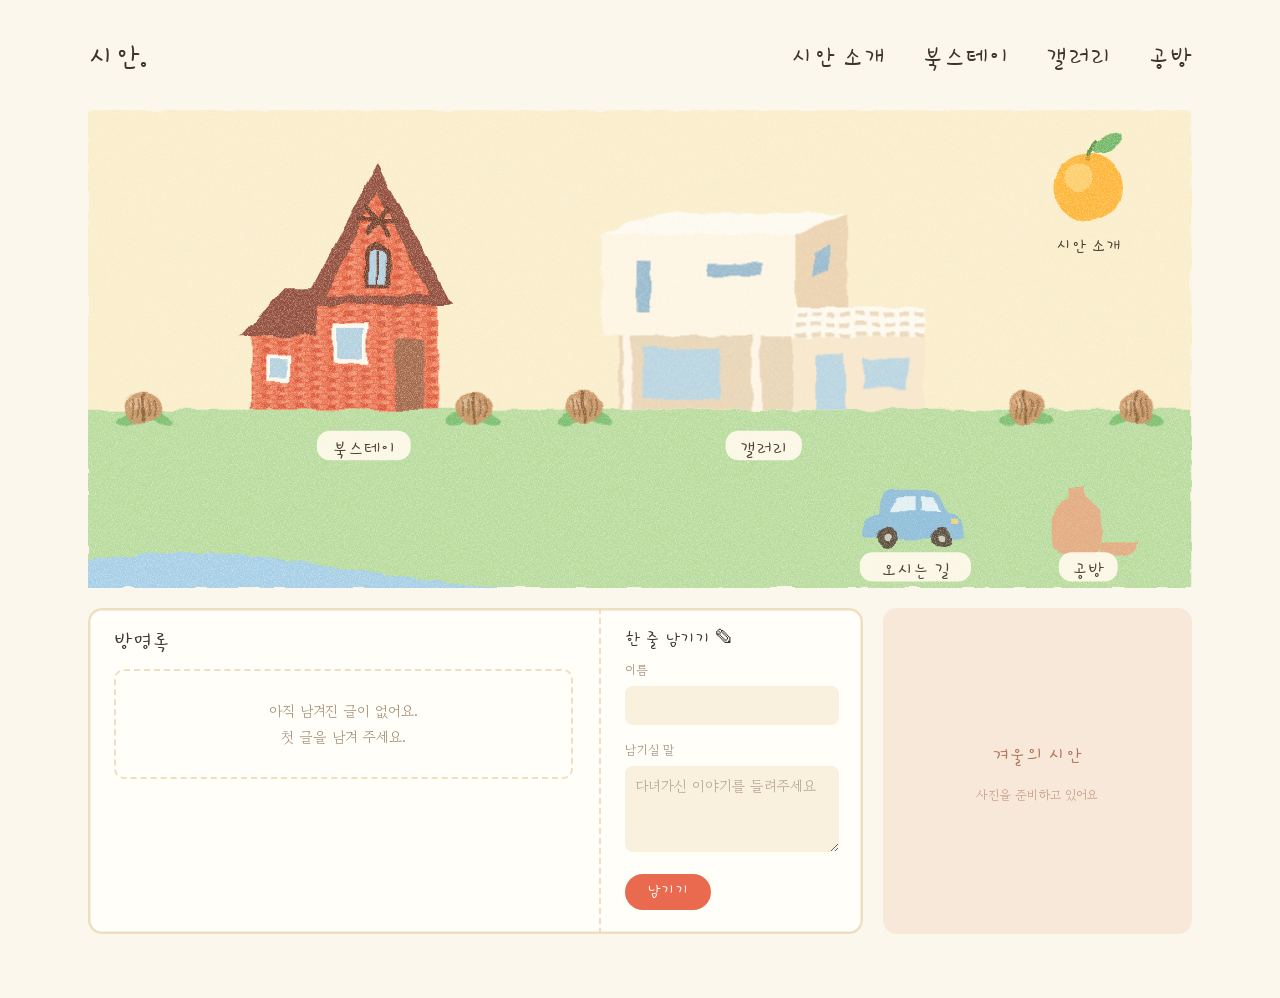
==== commit 94e4e304: "Soften colors a notch; vermilion house, yellower tangerine Co-Authored-By: Claude Opus 5.5 <noreply@" ====
--- a/index.html
+++ b/index.html
@@ -5,7 +5,7 @@
 <meta name="viewport" content="width=device-width, initial-scale=1">
 <title>시안. — 예술적으로 쉬다.</title>
 <meta name="description" content="광덕산 호두마을의 두 채의 집, 시안. 북스테이 · 공방 · 갤러리. EBS 〈건축탐구 집〉에 소개된 집.">
-<meta name="theme-color" content="#FFF8E7">
+<meta name="theme-color" content="#FCF7EC">
 <link rel="icon" href="assets/img/book/favicon.png" type="image/png">
 
 <meta property="og:type" content="book">
@@ -45,9 +45,9 @@
 <!-- 크레용 마을 그림: 집 · 갤러리 · 귤 · 자동차 · 항아리를 누르면 그 페이지로 -->
 <section class="hp-scene">
 <svg class="scene" viewBox="0 0 1200 520" role="img" aria-label="시안 마을 그림"><defs><pattern id="brick" width="18" height="10" patternUnits="userSpaceOnUse">
-  <rect width="18" height="10" fill="#E07A5C"/>
-  <rect x="0" y="0" width="8" height="4" fill="#F09A7C"/><rect x="9" y="0" width="8" height="4" fill="#D4654A"/>
-  <rect x="4" y="5" width="8" height="4" fill="#E8907A"/><rect x="13" y="5" width="5" height="4" fill="#F2A487"/><rect x="0" y="5" width="3" height="4" fill="#F2A487"/>
+  <rect width="18" height="10" fill="#E5603F"/>
+  <rect x="0" y="0" width="8" height="4" fill="#EE7D5C"/><rect x="9" y="0" width="8" height="4" fill="#D9543A"/>
+  <rect x="4" y="5" width="8" height="4" fill="#EA7050"/><rect x="13" y="5" width="5" height="4" fill="#F18A6A"/><rect x="0" y="5" width="3" height="4" fill="#F18A6A"/>
 </pattern>
 <pattern id="breeze" width="16" height="12" patternUnits="userSpaceOnUse">
   <rect width="16" height="12" fill="#FFFDF7"/><rect x="3" y="3" width="10" height="5" fill="#EBD9BF"/>
@@ -91,39 +91,39 @@
     <feColorMatrix in="n" type="matrix" values="0 0 0 0 .75 0 0 0 0 .55 0 0 0 0 .35 0 0 0 .06 0"/>
   </filter>
 </defs>
-<g filter="url(#pastel)"><rect width="1200" height="520" rx="8" fill="#FFEDB8"/><rect y="326" width="1200" height="194" fill="#A6DD86"/><path d="M0 490 C192.0 460 312.0 520 480.0 520 L0 520Z" fill="#86C8F0"/></g><g filter="url(#pastel)"><ellipse cx="44.6" cy="335.2" rx="15.399999999999999" ry="6.3" fill="#6DC064" transform="rotate(-20 44.6 335.2)"/><ellipse cx="75.4" cy="335.2" rx="15.399999999999999" ry="6.3" fill="#6DC064" transform="rotate(20 75.4 335.2)"/><ellipse cx="60.0" cy="324" rx="19.599999999999998" ry="17.5" fill="#CF915C"/><ellipse cx="54.4" cy="318.4" rx="8.399999999999999" ry="5.6" fill="#EDBE8C" opacity=".7"/><path d="M60.0 307.2 C55.8 318.4 64.2 329.6 60.0 340.8" stroke="#8A5A34" stroke-width="2.8" fill="none"/><path d="M48.8 314.2 q2.8 9.799999999999999 0 19.599999999999998" stroke="#946540" stroke-width="1.8199999999999998" fill="none"/><path d="M54.4 314.2 q2.8 9.799999999999999 0 19.599999999999998" stroke="#946540" stroke-width="1.8199999999999998" fill="none"/><path d="M65.6 314.2 q2.8 9.799999999999999 0 19.599999999999998" stroke="#946540" stroke-width="1.8199999999999998" fill="none"/><path d="M71.2 314.2 q2.8 9.799999999999999 0 19.599999999999998" stroke="#946540" stroke-width="1.8199999999999998" fill="none"/><ellipse cx="404.6" cy="335.2" rx="15.399999999999999" ry="6.3" fill="#6DC064" transform="rotate(-20 404.6 335.2)"/><ellipse cx="435.4" cy="335.2" rx="15.399999999999999" ry="6.3" fill="#6DC064" transform="rotate(20 435.4 335.2)"/><ellipse cx="420.0" cy="324" rx="19.599999999999998" ry="17.5" fill="#CF915C"/><ellipse cx="414.4" cy="318.4" rx="8.399999999999999" ry="5.6" fill="#EDBE8C" opacity=".7"/><path d="M420.0 307.2 C415.8 318.4 424.2 329.6 420.0 340.8" stroke="#8A5A34" stroke-width="2.8" fill="none"/><path d="M408.8 314.2 q2.8 9.799999999999999 0 19.599999999999998" stroke="#946540" stroke-width="1.8199999999999998" fill="none"/><path d="M414.4 314.2 q2.8 9.799999999999999 0 19.599999999999998" stroke="#946540" stroke-width="1.8199999999999998" fill="none"/><path d="M425.6 314.2 q2.8 9.799999999999999 0 19.599999999999998" stroke="#946540" stroke-width="1.8199999999999998" fill="none"/><path d="M431.2 314.2 q2.8 9.799999999999999 0 19.599999999999998" stroke="#946540" stroke-width="1.8199999999999998" fill="none"/><ellipse cx="524.6" cy="335.2" rx="15.399999999999999" ry="6.3" fill="#6DC064" transform="rotate(-20 524.6 335.2)"/><ellipse cx="555.4" cy="335.2" rx="15.399999999999999" ry="6.3" fill="#6DC064" transform="rotate(20 555.4 335.2)"/><ellipse cx="540.0" cy="324" rx="19.599999999999998" ry="17.5" fill="#CF915C"/><ellipse cx="534.4" cy="318.4" rx="8.399999999999999" ry="5.6" fill="#EDBE8C" opacity=".7"/><path d="M540.0 307.2 C535.8 318.4 544.2 329.6 540.0 340.8" stroke="#8A5A34" stroke-width="2.8" fill="none"/><path d="M528.8 314.2 q2.8 9.799999999999999 0 19.599999999999998" stroke="#946540" stroke-width="1.8199999999999998" fill="none"/><path d="M534.4 314.2 q2.8 9.799999999999999 0 19.599999999999998" stroke="#946540" stroke-width="1.8199999999999998" fill="none"/><path d="M545.6 314.2 q2.8 9.799999999999999 0 19.599999999999998" stroke="#946540" stroke-width="1.8199999999999998" fill="none"/><path d="M551.2 314.2 q2.8 9.799999999999999 0 19.599999999999998" stroke="#946540" stroke-width="1.8199999999999998" fill="none"/><ellipse cx="1004.6" cy="335.2" rx="15.399999999999999" ry="6.3" fill="#6DC064" transform="rotate(-20 1004.6 335.2)"/><ellipse cx="1035.4" cy="335.2" rx="15.399999999999999" ry="6.3" fill="#6DC064" transform="rotate(20 1035.4 335.2)"/><ellipse cx="1020.0" cy="324" rx="19.599999999999998" ry="17.5" fill="#CF915C"/><ellipse cx="1014.4" cy="318.4" rx="8.399999999999999" ry="5.6" fill="#EDBE8C" opacity=".7"/><path d="M1020.0 307.2 C1015.8 318.4 1024.2 329.6 1020.0 340.8" stroke="#8A5A34" stroke-width="2.8" fill="none"/><path d="M1008.8 314.2 q2.8 9.799999999999999 0 19.599999999999998" stroke="#946540" stroke-width="1.8199999999999998" fill="none"/><path d="M1014.4 314.2 q2.8 9.799999999999999 0 19.599999999999998" stroke="#946540" stroke-width="1.8199999999999998" fill="none"/><path d="M1025.6 314.2 q2.8 9.799999999999999 0 19.599999999999998" stroke="#946540" stroke-width="1.8199999999999998" fill="none"/><path d="M1031.2 314.2 q2.8 9.799999999999999 0 19.599999999999998" stroke="#946540" stroke-width="1.8199999999999998" fill="none"/><ellipse cx="1124.6" cy="335.2" rx="15.399999999999999" ry="6.3" fill="#6DC064" transform="rotate(-20 1124.6 335.2)"/><ellipse cx="1155.4" cy="335.2" rx="15.399999999999999" ry="6.3" fill="#6DC064" transform="rotate(20 1155.4 335.2)"/><ellipse cx="1140.0" cy="324" rx="19.599999999999998" ry="17.5" fill="#CF915C"/><ellipse cx="1134.4" cy="318.4" rx="8.399999999999999" ry="5.6" fill="#EDBE8C" opacity=".7"/><path d="M1140.0 307.2 C1135.8 318.4 1144.2 329.6 1140.0 340.8" stroke="#8A5A34" stroke-width="2.8" fill="none"/><path d="M1128.8 314.2 q2.8 9.799999999999999 0 19.599999999999998" stroke="#946540" stroke-width="1.8199999999999998" fill="none"/><path d="M1134.4 314.2 q2.8 9.799999999999999 0 19.599999999999998" stroke="#946540" stroke-width="1.8199999999999998" fill="none"/><path d="M1145.6 314.2 q2.8 9.799999999999999 0 19.599999999999998" stroke="#946540" stroke-width="1.8199999999999998" fill="none"/><path d="M1151.2 314.2 q2.8 9.799999999999999 0 19.599999999999998" stroke="#946540" stroke-width="1.8199999999999998" fill="none"/></g><a href="stay.html" aria-label="북스테이"><g class="art" filter="url(#pastel)"><g>
+<g filter="url(#pastel)"><rect width="1200" height="520" rx="8" fill="#FBEFCC"/><rect y="326" width="1200" height="194" fill="#B5DC9C"/><path d="M0 490 C192.0 460 312.0 520 480.0 520 L0 520Z" fill="#A2CFEA"/></g><g filter="url(#pastel)"><ellipse cx="44.6" cy="335.2" rx="15.399999999999999" ry="6.3" fill="#7BBF73" transform="rotate(-20 44.6 335.2)"/><ellipse cx="75.4" cy="335.2" rx="15.399999999999999" ry="6.3" fill="#7BBF73" transform="rotate(20 75.4 335.2)"/><ellipse cx="60.0" cy="324" rx="19.599999999999998" ry="17.5" fill="#C99566"/><ellipse cx="54.4" cy="318.4" rx="8.399999999999999" ry="5.6" fill="#E6C49C" opacity=".7"/><path d="M60.0 307.2 C55.8 318.4 64.2 329.6 60.0 340.8" stroke="#8A5A34" stroke-width="2.8" fill="none"/><path d="M48.8 314.2 q2.8 9.799999999999999 0 19.599999999999998" stroke="#946540" stroke-width="1.8199999999999998" fill="none"/><path d="M54.4 314.2 q2.8 9.799999999999999 0 19.599999999999998" stroke="#946540" stroke-width="1.8199999999999998" fill="none"/><path d="M65.6 314.2 q2.8 9.799999999999999 0 19.599999999999998" stroke="#946540" stroke-width="1.8199999999999998" fill="none"/><path d="M71.2 314.2 q2.8 9.799999999999999 0 19.599999999999998" stroke="#946540" stroke-width="1.8199999999999998" fill="none"/><ellipse cx="404.6" cy="335.2" rx="15.399999999999999" ry="6.3" fill="#7BBF73" transform="rotate(-20 404.6 335.2)"/><ellipse cx="435.4" cy="335.2" rx="15.399999999999999" ry="6.3" fill="#7BBF73" transform="rotate(20 435.4 335.2)"/><ellipse cx="420.0" cy="324" rx="19.599999999999998" ry="17.5" fill="#C99566"/><ellipse cx="414.4" cy="318.4" rx="8.399999999999999" ry="5.6" fill="#E6C49C" opacity=".7"/><path d="M420.0 307.2 C415.8 318.4 424.2 329.6 420.0 340.8" stroke="#8A5A34" stroke-width="2.8" fill="none"/><path d="M408.8 314.2 q2.8 9.799999999999999 0 19.599999999999998" stroke="#946540" stroke-width="1.8199999999999998" fill="none"/><path d="M414.4 314.2 q2.8 9.799999999999999 0 19.599999999999998" stroke="#946540" stroke-width="1.8199999999999998" fill="none"/><path d="M425.6 314.2 q2.8 9.799999999999999 0 19.599999999999998" stroke="#946540" stroke-width="1.8199999999999998" fill="none"/><path d="M431.2 314.2 q2.8 9.799999999999999 0 19.599999999999998" stroke="#946540" stroke-width="1.8199999999999998" fill="none"/><ellipse cx="524.6" cy="335.2" rx="15.399999999999999" ry="6.3" fill="#7BBF73" transform="rotate(-20 524.6 335.2)"/><ellipse cx="555.4" cy="335.2" rx="15.399999999999999" ry="6.3" fill="#7BBF73" transform="rotate(20 555.4 335.2)"/><ellipse cx="540.0" cy="324" rx="19.599999999999998" ry="17.5" fill="#C99566"/><ellipse cx="534.4" cy="318.4" rx="8.399999999999999" ry="5.6" fill="#E6C49C" opacity=".7"/><path d="M540.0 307.2 C535.8 318.4 544.2 329.6 540.0 340.8" stroke="#8A5A34" stroke-width="2.8" fill="none"/><path d="M528.8 314.2 q2.8 9.799999999999999 0 19.599999999999998" stroke="#946540" stroke-width="1.8199999999999998" fill="none"/><path d="M534.4 314.2 q2.8 9.799999999999999 0 19.599999999999998" stroke="#946540" stroke-width="1.8199999999999998" fill="none"/><path d="M545.6 314.2 q2.8 9.799999999999999 0 19.599999999999998" stroke="#946540" stroke-width="1.8199999999999998" fill="none"/><path d="M551.2 314.2 q2.8 9.799999999999999 0 19.599999999999998" stroke="#946540" stroke-width="1.8199999999999998" fill="none"/><ellipse cx="1004.6" cy="335.2" rx="15.399999999999999" ry="6.3" fill="#7BBF73" transform="rotate(-20 1004.6 335.2)"/><ellipse cx="1035.4" cy="335.2" rx="15.399999999999999" ry="6.3" fill="#7BBF73" transform="rotate(20 1035.4 335.2)"/><ellipse cx="1020.0" cy="324" rx="19.599999999999998" ry="17.5" fill="#C99566"/><ellipse cx="1014.4" cy="318.4" rx="8.399999999999999" ry="5.6" fill="#E6C49C" opacity=".7"/><path d="M1020.0 307.2 C1015.8 318.4 1024.2 329.6 1020.0 340.8" stroke="#8A5A34" stroke-width="2.8" fill="none"/><path d="M1008.8 314.2 q2.8 9.799999999999999 0 19.599999999999998" stroke="#946540" stroke-width="1.8199999999999998" fill="none"/><path d="M1014.4 314.2 q2.8 9.799999999999999 0 19.599999999999998" stroke="#946540" stroke-width="1.8199999999999998" fill="none"/><path d="M1025.6 314.2 q2.8 9.799999999999999 0 19.599999999999998" stroke="#946540" stroke-width="1.8199999999999998" fill="none"/><path d="M1031.2 314.2 q2.8 9.799999999999999 0 19.599999999999998" stroke="#946540" stroke-width="1.8199999999999998" fill="none"/><ellipse cx="1124.6" cy="335.2" rx="15.399999999999999" ry="6.3" fill="#7BBF73" transform="rotate(-20 1124.6 335.2)"/><ellipse cx="1155.4" cy="335.2" rx="15.399999999999999" ry="6.3" fill="#7BBF73" transform="rotate(20 1155.4 335.2)"/><ellipse cx="1140.0" cy="324" rx="19.599999999999998" ry="17.5" fill="#C99566"/><ellipse cx="1134.4" cy="318.4" rx="8.399999999999999" ry="5.6" fill="#E6C49C" opacity=".7"/><path d="M1140.0 307.2 C1135.8 318.4 1144.2 329.6 1140.0 340.8" stroke="#8A5A34" stroke-width="2.8" fill="none"/><path d="M1128.8 314.2 q2.8 9.799999999999999 0 19.599999999999998" stroke="#946540" stroke-width="1.8199999999999998" fill="none"/><path d="M1134.4 314.2 q2.8 9.799999999999999 0 19.599999999999998" stroke="#946540" stroke-width="1.8199999999999998" fill="none"/><path d="M1145.6 314.2 q2.8 9.799999999999999 0 19.599999999999998" stroke="#946540" stroke-width="1.8199999999999998" fill="none"/><path d="M1151.2 314.2 q2.8 9.799999999999999 0 19.599999999999998" stroke="#946540" stroke-width="1.8199999999999998" fill="none"/></g><a href="stay.html" aria-label="북스테이"><g class="art" filter="url(#pastel)"><g>
  <rect x="178.0" y="242.0" width="76.0" height="84.0" fill="url(#brick)"/>
- <polygon points="166.0,246.0 214.0,194.0 254.0,194.0 254.0,246.0" fill="#8A4636"/>
- <rect x="194.0" y="266.0" width="26.0" height="30.0" fill="#FFFBF2"/><rect x="198.0" y="270.0" width="18.0" height="22.0" fill="#9FCBEA"/>
+ <polygon points="166.0,246.0 214.0,194.0 254.0,194.0 254.0,246.0" fill="#8E4A3A"/>
+ <rect x="194.0" y="266.0" width="26.0" height="30.0" fill="#FFFBF2"/><rect x="198.0" y="270.0" width="18.0" height="22.0" fill="#AFD1E6"/>
  <rect x="250" y="202.0" width="130.0" height="124.0" fill="url(#brick)"/>
- <polygon points="234.0,212.0 315.0,58.0 396.0,212.0" fill="#8A4636"/>
+ <polygon points="234.0,212.0 315.0,58.0 396.0,212.0" fill="#8E4A3A"/>
  <polygon points="258.0,202.0 315.0,90.0 372.0,202.0" fill="url(#brick)"/>
  <path d="M296.0 120.0 L334.0 120.0 M304.0 106.0 L326.0 134.0 M326.0 106.0 L304.0 134.0" stroke="#6E3A2C" stroke-width="5.0" stroke-linecap="round"/>
  <path d="M300.0 194.0 v-36.0 a15.0 15.0 0 0 1 30.0 0 v36.0z" fill="#6E3A2C"/>
- <path d="M305.0 190.0 v-31.0 a10.0 10.0 0 0 1 20.0 0 v31.0z" fill="#9FCBEA"/>
+ <path d="M305.0 190.0 v-31.0 a10.0 10.0 0 0 1 20.0 0 v31.0z" fill="#AFD1E6"/>
  <rect x="314.0" y="150.0" width="2.5" height="40.0" fill="#6E3A2C"/>
- <rect x="266.0" y="232.0" width="38.0" height="44.0" fill="#FFFBF2"/><rect x="271.0" y="237.0" width="28.0" height="34.0" fill="#9FCBEA"/>
+ <rect x="266.0" y="232.0" width="38.0" height="44.0" fill="#FFFBF2"/><rect x="271.0" y="237.0" width="28.0" height="34.0" fill="#AFD1E6"/>
  <rect x="334.0" y="250.0" width="32.0" height="76.0" fill="#A0654A"/>
 </g></g><g class="tag"><rect x="249.0" y="349" width="102" height="32" rx="14" fill="#FFFBEE" opacity=".95"/><text x="300" y="373" text-anchor="middle">북스테이</text></g></a>
 <a href="gallery.html" aria-label="갤러리"><g class="art" filter="url(#pastel)"><g>
  <rect x="577.28" y="246.07999999999998" width="190.08" height="79.92" fill="#E9D6BA"/>
- <rect x="603.2" y="259.03999999999996" width="84.24000000000001" height="56.160000000000004" fill="#A9D3EE"/>
+ <rect x="603.2" y="259.03999999999996" width="84.24000000000001" height="56.160000000000004" fill="#B5D5E8"/>
  <rect x="581.6" y="246.07999999999998" width="9.72" height="79.92" fill="#FFF8EC"/>
  <rect x="722.0" y="246.07999999999998" width="9.72" height="79.92" fill="#FFF8EC"/>
  <polygon points="560,135.92 616.16,112.16 825.6800000000001,112.16 769.52,135.92" fill="#FFFDF8"/>
  <rect x="560" y="135.92" width="209.52" height="110.16000000000001" fill="#FFF8EA"/>
  <polygon points="769.52,135.92 825.6800000000001,112.16 825.6800000000001,222.32 769.52,246.07999999999998" fill="#EBD3B2"/>
- <rect x="672.32" y="168.32" width="60.480000000000004" height="11.88" fill="#7FB2D6"/>
- <rect x="596.72" y="164.0" width="15.120000000000001" height="56.160000000000004" fill="#7FB2D6"/>
- <polygon points="788.96,153.2 806.24,145.64 806.24,174.79999999999998 788.96,182.35999999999999" fill="#7FB2D6"/>
+ <rect x="672.32" y="168.32" width="60.480000000000004" height="11.88" fill="#93B9D3"/>
+ <rect x="596.72" y="164.0" width="15.120000000000001" height="56.160000000000004" fill="#93B9D3"/>
+ <polygon points="788.96,153.2 806.24,145.64 806.24,174.79999999999998 788.96,182.35999999999999" fill="#93B9D3"/>
  <rect x="767.36" y="248.24" width="142.56" height="77.76" fill="#F8E9D0"/>
- <rect x="791.12" y="265.52" width="32.400000000000006" height="60.480000000000004" fill="#A9D3EE"/>
- <rect x="842.96" y="269.84" width="49.68000000000001" height="32.400000000000006" fill="#A9D3EE"/>
+ <rect x="791.12" y="265.52" width="32.400000000000006" height="60.480000000000004" fill="#B5D5E8"/>
+ <rect x="842.96" y="269.84" width="49.68000000000001" height="32.400000000000006" fill="#B5D5E8"/>
  <rect x="767.36" y="213.68" width="142.56" height="34.56" fill="url(#breeze)"/>
 </g></g><g class="tag"><rect x="693.5" y="349" width="83" height="32" rx="14" fill="#FFFBEE" opacity=".95"/><text x="735" y="373" text-anchor="middle">갤러리</text></g></a>
-<a href="about.html" aria-label="시안 소개"><g class="art" filter="url(#pastel)"><circle cx="1088" cy="84" r="37.800000000000004" fill="#FF9A2E"/><circle cx="1077.5" cy="73.5" r="14.700000000000001" fill="#FFC266" opacity=".75"/><path d="M1088 48.3 q2.1 -10.5 6.300000000000001 -14.700000000000001" stroke="#5A8E44" stroke-width="4.2" fill="none" stroke-linecap="round"/><ellipse cx="1109.0" cy="35.699999999999996" rx="18.900000000000002" ry="8.4" fill="#5DB858" transform="rotate(-24 1109.0 35.699999999999996)"/><circle cx="1088" cy="52.5" r="3.1500000000000004" fill="#C96F12"/></g><text class="small" x="1088" y="152" text-anchor="middle">시안 소개</text></a>
-<a href="about.html#visit" aria-label="오시는 길"><g class="art" filter="url(#pastel)"><path d="M842 461.08 q0 -21.32 16.4 -22.959999999999997 l9.84 -21.32 q3.28 -4.92 9.84 -4.92 h36.08 q6.56 0 9.84 4.92 l11.479999999999999 21.32 q18.04 1.64 18.04 22.959999999999997 v4.92 h-111.52z" fill="#7FBAEE"/><path d="M873.16 436.48 l7.38 -16.4 h19.68 v16.4z" fill="#E8F4FF"/><path d="M905.96 436.48 v-16.4 h13.12 l8.2 16.4z" fill="#E8F4FF"/><rect x="938.76" y="444.68" width="8.2" height="5.739999999999999" rx="2.46" fill="#F7D774"/><circle cx="868.24" cy="466" r="11.479999999999999" fill="#5A4A40"/><circle cx="868.24" cy="466" r="4.1" fill="#CFCAC0"/><circle cx="927.28" cy="466" r="11.479999999999999" fill="#5A4A40"/><circle cx="927.28" cy="466" r="4.1" fill="#CFCAC0"/></g><g class="tag"><rect x="839.5" y="481" width="121" height="32" rx="14" fill="#FFFBEE" opacity=".95"/><text x="900" y="505" text-anchor="middle">오시는 길</text></g></a>
-<a href="workshop.html" aria-label="공방"><g class="art" filter="url(#pastel)"><path d="M1066.64 411.2 L1085.36 411.2 L1085.36 420.56 C1108.76 433.04 1111.88 472.04 1091.6 484.52 L1060.4 484.52 C1040.12 472.04 1043.24 433.04 1066.64 420.56 Z" fill="#F0A070"/><path d="M1099.4 470.48 h40.56 c0 9.36 -7.800000000000001 14.040000000000001 -20.28 14.040000000000001 s-20.28 -4.68 -20.28 -14.040000000000001z" fill="#F0A070"/></g><g class="tag"><rect x="1056.0" y="481" width="64" height="32" rx="14" fill="#FFFBEE" opacity=".95"/><text x="1088" y="505" text-anchor="middle">공방</text></g></a><rect width="1200" height="520" rx="8" filter="url(#paper)" pointer-events="none"/></svg>
+<a href="about.html" aria-label="시안 소개"><g class="art" filter="url(#pastel)"><circle cx="1088" cy="84" r="37.800000000000004" fill="#FFB534"/><circle cx="1077.5" cy="73.5" r="14.700000000000001" fill="#FFD77E" opacity=".75"/><path d="M1088 48.3 q2.1 -10.5 6.300000000000001 -14.700000000000001" stroke="#5A8E44" stroke-width="4.2" fill="none" stroke-linecap="round"/><ellipse cx="1109.0" cy="35.699999999999996" rx="18.900000000000002" ry="8.4" fill="#6DB767" transform="rotate(-24 1109.0 35.699999999999996)"/><circle cx="1088" cy="52.5" r="3.1500000000000004" fill="#D9921C"/></g><text class="small" x="1088" y="152" text-anchor="middle">시안 소개</text></a>
+<a href="about.html#visit" aria-label="오시는 길"><g class="art" filter="url(#pastel)"><path d="M842 461.08 q0 -21.32 16.4 -22.959999999999997 l9.84 -21.32 q3.28 -4.92 9.84 -4.92 h36.08 q6.56 0 9.84 4.92 l11.479999999999999 21.32 q18.04 1.64 18.04 22.959999999999997 v4.92 h-111.52z" fill="#8FBEE3"/><path d="M873.16 436.48 l7.38 -16.4 h19.68 v16.4z" fill="#E8F4FF"/><path d="M905.96 436.48 v-16.4 h13.12 l8.2 16.4z" fill="#E8F4FF"/><rect x="938.76" y="444.68" width="8.2" height="5.739999999999999" rx="2.46" fill="#F7D774"/><circle cx="868.24" cy="466" r="11.479999999999999" fill="#5A4A40"/><circle cx="868.24" cy="466" r="4.1" fill="#CFCAC0"/><circle cx="927.28" cy="466" r="11.479999999999999" fill="#5A4A40"/><circle cx="927.28" cy="466" r="4.1" fill="#CFCAC0"/></g><g class="tag"><rect x="839.5" y="481" width="121" height="32" rx="14" fill="#FFFBEE" opacity=".95"/><text x="900" y="505" text-anchor="middle">오시는 길</text></g></a>
+<a href="workshop.html" aria-label="공방"><g class="art" filter="url(#pastel)"><path d="M1066.64 411.2 L1085.36 411.2 L1085.36 420.56 C1108.76 433.04 1111.88 472.04 1091.6 484.52 L1060.4 484.52 C1040.12 472.04 1043.24 433.04 1066.64 420.56 Z" fill="#E9AA84"/><path d="M1099.4 470.48 h40.56 c0 9.36 -7.800000000000001 14.040000000000001 -20.28 14.040000000000001 s-20.28 -4.68 -20.28 -14.040000000000001z" fill="#E9AA84"/></g><g class="tag"><rect x="1056.0" y="481" width="64" height="32" rx="14" fill="#FFFBEE" opacity=".95"/><text x="1088" y="505" text-anchor="middle">공방</text></g></a><rect width="1200" height="520" rx="8" filter="url(#paper)" pointer-events="none"/></svg>
 </section>
 
 <section class="hp-bottom">
--- a/assets/css/style.css
+++ b/assets/css/style.css
@@ -7,17 +7,17 @@
    ============================================================ */
 
 :root{
-  --desk:   #FFF8E7;   /* 바탕 (크림 종이) */
+  --desk:   #FCF7EC;   /* 바탕 (크림 종이) */
   --paper:  #FFFEF9;   /* 카드 */
-  --tint:   #FFF0D4;   /* 입력 칸 · 옅은 면 */
-  --line:   #F3DFB8;   /* 카드 테두리 */
+  --tint:   #FAF0DE;   /* 입력 칸 · 옅은 면 */
+  --line:   #EEDEC2;   /* 카드 테두리 */
   --ink:    #3D342C;   /* 글자 */
   --ink-2:  #7A6B5C;   /* 보조 글자 */
   --ink-3:  #B4A290;   /* 흐린 글자 */
   --rule:   rgba(196,150,90,.30);
   --rule-2: rgba(196,150,90,.18);
-  --accent: #F2603F;   /* 귤 · 지붕 빨강 */
-  --blue:   #DE4A2E;   /* 링크 · 강조 (진한 빨강) */
+  --accent: #E96A4E;   /* 귤 · 지붕 빨강 */
+  --blue:   #D2553B;   /* 링크 · 강조 (진한 빨강) */
 
   --serif: "Gowun Batang", "Noto Serif KR", serif;   /* 본문 */
   --pen:   "Hi Melody", "Gowun Batang", cursive;      /* 제목 · 숫자 — 연필 손글씨 */
@@ -58,7 +58,7 @@
 .sr{ position:absolute; width:1px; height:1px; overflow:hidden; clip:rect(0 0 0 0); white-space:nowrap; }
 .skip{ position:absolute; left:-9999px; top:0; z-index:300; background:var(--ink); color:var(--paper); padding:10px 16px; font-size:14px; }
 .skip:focus{ left:12px; top:12px; }
-::selection{ background:#FFE2D6; }
+::selection{ background:#F9E3D9; }
 :focus-visible{ outline:2px solid var(--accent); outline-offset:3px; border-radius:6px; }
 
 .link{ border-bottom:1px solid var(--rule); transition:border-color .2s, color .2s; }
@@ -84,12 +84,12 @@
 .hp-nav{ display:flex; flex-wrap:wrap; gap:clamp(14px,3vw,36px); }
 .hp-nav a{
   font-family:var(--pen); font-size:clamp(20px,2.2vw,27px); color:#3D342C;
-  background:linear-gradient(transparent 60%, rgba(242,96,63,0) 60% 92%, transparent 92%);
+  background:linear-gradient(transparent 60%, rgba(233,106,78,0) 60% 92%, transparent 92%);
   transition:color .2s, background .25s;
 }
-.hp-nav a:hover, .hp-nav a:focus-visible, .hp-nav a[aria-current="page"]{ color:#DE4A2E; background:linear-gradient(transparent 60%, rgba(242,96,63,.18) 60% 92%, transparent 92%); }
+.hp-nav a:hover, .hp-nav a:focus-visible, .hp-nav a[aria-current="page"]{ color:#D2553B; background:linear-gradient(transparent 60%, rgba(233,106,78,.18) 60% 92%, transparent 92%); }
 .hp-nav .head-cart{ padding:0 14px; border-radius:999px; background:var(--tint); }
-.hp-nav .head-cart:hover{ background:#FFE2D6; }
+.hp-nav .head-cart:hover{ background:#F9E3D9; }
 .head-cart-n{ display:inline-grid; place-items:center; min-width:22px; height:22px; margin-left:6px; padding:0 6px; border-radius:999px; background:var(--accent); color:#fff; font-size:16px; line-height:1; vertical-align:2px; }
 .head-cart-n[hidden]{ display:none; }
 
@@ -101,50 +101,50 @@
 .scene a{ cursor:pointer; outline:none; }
 .scene .art{ transform-box:fill-box; transform-origin:50% 100%; transition:transform .45s var(--ease); }
 .scene a:hover .art, .scene a:focus-visible .art{ transform:translateY(-6px) rotate(-1.5deg); }
-.scene a:hover text, .scene a:focus-visible text{ fill:#DE4A2E; }
-.scene a:focus-visible .tag rect{ stroke:#DE4A2E; stroke-width:2; }
+.scene a:hover text, .scene a:focus-visible text{ fill:#D2553B; }
+.scene a:focus-visible .tag rect{ stroke:#D2553B; stroke-width:2; }
 
 /* 아래: 방명록 + 계절 사진 */
 .hp-bottom{ display:grid; grid-template-columns:minmax(0,1fr) minmax(220px,28%); gap:clamp(12px,2vw,20px); margin-top:clamp(14px,2vw,20px); animation:rise 1s var(--ease) .15s both; }
 .hp-guest{
   display:grid; grid-template-columns:minmax(0,1fr) minmax(220px,34%);
-  background:#FFFEF9; border-radius:14px; box-shadow:0 0 0 2.5px #F3DFB8 inset;
+  background:#FFFEF9; border-radius:14px; box-shadow:0 0 0 2.5px #EEDEC2 inset;
 }
 .hp-notes{ padding:22px 26px 26px; min-width:0; }
-.hp-write{ padding:22px 24px 24px; border-left:2px dashed #F3DFB8; }
+.hp-write{ padding:22px 24px 24px; border-left:2px dashed #EEDEC2; }
 .hp-h{ font-family:var(--pen); font-size:23px; line-height:1.1; color:#3D342C; margin-bottom:14px; }
 .hp-h--sm{ font-size:19px; margin-bottom:6px; }
 
 .notes{ display:grid; grid-template-columns:repeat(auto-fill,minmax(170px,1fr)); gap:12px; }
-.note{ padding:14px 16px; border-radius:10px; background:#FFEFC2; min-height:110px; display:flex; flex-direction:column; justify-content:space-between; }
-.note--1{ background:#E4F5D4; } .note--2{ background:#FFE2D6; }
+.note{ padding:14px 16px; border-radius:10px; background:#FBF0CF; min-height:110px; display:flex; flex-direction:column; justify-content:space-between; }
+.note--1{ background:#E6F2DA; } .note--2{ background:#F9E3D9; }
 .note:nth-child(odd){ transform:rotate(-.8deg); } .note:nth-child(even){ transform:rotate(.7deg); }
 .note-text{ font-size:14.5px; line-height:1.7; color:#4A3E34; display:-webkit-box; -webkit-line-clamp:4; -webkit-box-orient:vertical; overflow:hidden; }
 .note-by{ margin-top:8px; font-family:var(--pen); font-size:18px; color:#A08A72; }
-.note--empty{ grid-column:1 / -1; background:transparent; border:2px dashed #F3DFB8; transform:none !important; justify-content:center; align-items:center; text-align:center; font-size:14.5px; line-height:1.8; color:#A08A72; }
+.note--empty{ grid-column:1 / -1; background:transparent; border:2px dashed #EEDEC2; transform:none !important; justify-content:center; align-items:center; text-align:center; font-size:14.5px; line-height:1.8; color:#A08A72; }
 
 .hp-write .guest-form{ display:grid; gap:12px; margin-top:4px; }
 .hp-write .field label{ font-size:12.5px; color:#A08A72; }
 .hp-write .field input:not([type="checkbox"]), .hp-write .field textarea{
-  padding:8px 10px; border:0; border-radius:8px; background:#FFF0D4; font-size:14.5px; background-image:none;
-}
-.hp-write .field input:focus, .hp-write .field textarea:focus{ box-shadow:0 0 0 2px #F2603F55; }
+  padding:8px 10px; border:0; border-radius:8px; background:#FAF0DE; font-size:14.5px; background-image:none;
+}
+.hp-write .field input:focus, .hp-write .field textarea:focus{ box-shadow:0 0 0 2px #E96A4E55; }
 .hp-btn{
   justify-self:start; border:0; cursor:pointer; padding:8px 22px; border-radius:999px;
-  background:#F2603F; color:#fff; font-family:var(--pen); font-size:17px; line-height:1.2;
+  background:#E96A4E; color:#fff; font-family:var(--pen); font-size:17px; line-height:1.2;
   transition:transform .3s var(--ease), background .2s;
 }
-.hp-btn:hover{ background:#DE4A2E; transform:translateY(-2px); }
+.hp-btn:hover{ background:#D2553B; transform:translateY(-2px); }
 .hp-btn:disabled{ background:#EBD9BE; cursor:default; transform:none; }
 .hp-write .guest-thanks{ font-size:14.5px; line-height:1.8; color:#7A6B5C; margin-top:8px; }
 
 .hp-season{
   position:relative; margin:0; border-radius:14px; overflow:hidden; min-height:220px;
-  background:#FFE6D2; display:flex; flex-direction:column; align-items:center; justify-content:center; text-align:center;
+  background:#F7E8DA; display:flex; flex-direction:column; align-items:center; justify-content:center; text-align:center;
 }
 .hp-season img{ position:absolute; inset:0; width:100%; height:100%; object-fit:cover; }
-.hp-season figcaption{ position:absolute; left:0; right:0; bottom:0; padding:6px; background:rgba(255,248,231,.85); font-family:var(--pen); font-size:20px; }
-.hp-season-cap{ font-family:var(--pen); font-size:21px; color:#C0704A; }
+.hp-season figcaption{ position:absolute; left:0; right:0; bottom:0; padding:6px; background:rgba(252,247,236,.85); font-family:var(--pen); font-size:20px; }
+.hp-season-cap{ font-family:var(--pen); font-size:21px; color:#B4765A; }
 .hp-season small{ font-size:12.5px; color:#C49A80; margin-top:4px; }
 
 @media (max-width:860px){
@@ -153,7 +153,7 @@
 }
 @media (max-width:600px){
   .hp-guest{ grid-template-columns:1fr; }
-  .hp-write{ border-left:0; border-top:2px dashed #F3DFB8; }
+  .hp-write{ border-left:0; border-top:2px dashed #EEDEC2; }
   .scene text{ font-size:28px; }
   .scene text.small{ font-size:26px; }
 }
@@ -182,7 +182,7 @@
   margin-top:clamp(14px,2vw,20px); padding:clamp(26px,4vw,44px) var(--pad);
   background:var(--paper); border-radius:14px; box-shadow:0 0 0 2.5px var(--line) inset;
 }
-.page--appendix{ background:#FFF1D8; }
+.page--appendix{ background:#FAF1DF; }
 
 .sect-title{ font-size:clamp(28px,3.2vw,36px); line-height:1.15; margin-bottom:22px; }
 .sect-no{ display:none; }
@@ -228,20 +228,20 @@
   font-family:var(--pen); font-size:22px; line-height:1; cursor:pointer;
   transition:background .2s, transform .3s var(--ease);
 }
-.btn:hover{ background:#DE4A2E; transform:translateY(-2px); }
+.btn:hover{ background:#D2553B; transform:translateY(-2px); }
 .btn--ghost{ background:var(--tint); color:var(--ink); }
-.btn--ghost:hover{ background:#FFE2D6; }
+.btn--ghost:hover{ background:#F9E3D9; }
 .btn--block{ width:100%; }
 .btn:disabled{ background:#EBD9BE; color:#fff; cursor:not-allowed; transform:none; }
 
 /* 본문 안 행동 버튼은 글줄처럼 */
 .show-actions{ display:flex; flex-wrap:wrap; align-items:center; gap:10px 24px; margin-top:22px; }
 .show-actions .btn, .room .btn{
-  min-height:0; padding:0 2px; background:linear-gradient(transparent 60%, rgba(242,96,63,.2) 60% 92%, transparent 92%); color:var(--ink); border-radius:0;
+  min-height:0; padding:0 2px; background:linear-gradient(transparent 60%, rgba(233,106,78,.2) 60% 92%, transparent 92%); color:var(--ink); border-radius:0;
   font-size:21px;
 }
 .show-actions .btn::after, .room .btn::after{ content:"→"; transition:transform .3s var(--ease); }
-.show-actions .btn:hover, .room .btn:hover{ color:var(--blue); background:linear-gradient(transparent 60%, rgba(242,96,63,.32) 60% 92%, transparent 92%); transform:none; }
+.show-actions .btn:hover, .room .btn:hover{ color:var(--blue); background:linear-gradient(transparent 60%, rgba(233,106,78,.32) 60% 92%, transparent 92%); transform:none; }
 .show-actions .btn:hover::after, .room .btn:hover::after{ transform:translateX(3px); }
 
 .chip{ font-size:12.5px; color:var(--ink-3); }
@@ -274,9 +274,9 @@
 .book[hidden]{ display:none; }
 .book-step{ border:0; margin:0; padding:0 0 44px; min-width:0; }
 .book-step legend{ display:flex; align-items:center; gap:12px; padding:0; margin-bottom:16px; font-family:var(--pen); font-size:25px; }
-.book-step legend span{ display:grid; place-items:center; width:30px; height:30px; border-radius:50%; background:#FFE2D6; color:var(--blue); font-size:16px; }
-
-.book-sum{ margin-top:8px; padding:26px clamp(18px,4vw,30px); border-radius:14px; background:#FFF4DC; box-shadow:0 0 0 2.5px var(--line) inset; }
+.book-step legend span{ display:grid; place-items:center; width:30px; height:30px; border-radius:50%; background:#F9E3D9; color:var(--blue); font-size:16px; }
+
+.book-sum{ margin-top:8px; padding:26px clamp(18px,4vw,30px); border-radius:14px; background:#FCF3E2; box-shadow:0 0 0 2.5px var(--line) inset; }
 .book-sum-title{ font-family:var(--pen); font-size:25px; color:var(--ink); margin-bottom:8px; }
 
 .sum > div{ display:flex; justify-content:space-between; gap:16px; padding:8px 0; border-bottom:1px solid var(--rule-2); font-size:14.5px; line-height:1.7; }
@@ -308,8 +308,8 @@
   width:16px; height:16px; border:2px solid var(--accent); border-radius:50%;
   box-shadow:inset 0 0 0 3px var(--tint); transition:background .2s;
 }
-.pick-item:hover .pick-box{ background:#FFE2D6; }
-.pick-item input:checked + .pick-box{ background:#FFE2D6; box-shadow:0 0 0 2px var(--accent) inset; }
+.pick-item:hover .pick-box{ background:#F9E3D9; }
+.pick-item input:checked + .pick-box{ background:#F9E3D9; box-shadow:0 0 0 2px var(--accent) inset; }
 .pick-item input:checked + .pick-box::before{ background:var(--accent); }
 .pick-item input:focus-visible + .pick-box{ outline:2px solid var(--accent); outline-offset:2px; }
 .pick-name{ font-family:var(--pen); font-size:23px; line-height:1.2; }
@@ -323,7 +323,7 @@
   width:36px; height:32px; border:0; border-radius:999px; background:var(--tint); cursor:pointer;
   font-size:13px; color:var(--ink); transition:background .2s;
 }
-.cal-nav button:hover:not(:disabled){ background:#FFE2D6; }
+.cal-nav button:hover:not(:disabled){ background:#F9E3D9; }
 .cal-nav button:disabled{ opacity:.3; cursor:default; }
 .cal-months{ display:grid; grid-template-columns:repeat(auto-fit,minmax(0,1fr)); gap:clamp(18px,4vw,40px); }
 .cal-title{ font-family:var(--latin); font-size:25px; letter-spacing:.06em; line-height:30px; margin-bottom:8px; }
@@ -341,7 +341,7 @@
 .cal-day.is-full{ text-decoration:line-through; }
 .cal-day.is-out{ text-decoration:none; opacity:1; color:var(--ink); }
 .cal-day.is-today::after{ content:""; position:absolute; left:50%; bottom:5px; width:10px; height:1px; margin-left:-5px; background:currentColor; }
-.cal-day.is-range{ background:#FFE2D6; border-radius:0; }
+.cal-day.is-range{ background:#F9E3D9; border-radius:0; }
 .cal-day.is-sel, .cal-day.is-sel:hover:not(:disabled){ background:var(--accent); color:#fff; opacity:1; text-decoration:none; }
 .cal-help{ margin-top:16px; font-size:14.5px; }
 .cal-legend{ display:flex; flex-wrap:wrap; gap:4px 18px; margin-top:6px; font-size:12px; color:var(--ink-3); }
@@ -354,7 +354,7 @@
 /* 숫자 */
 .stepper{ display:inline-flex; align-items:center; border-radius:999px; background:var(--tint); }
 .stepper button{ width:44px; height:44px; border:0; border-radius:50%; background:none; cursor:pointer; font-size:18px; color:var(--ink); transition:background .2s; }
-.stepper button:hover:not(:disabled){ background:#FFE2D6; }
+.stepper button:hover:not(:disabled){ background:#F9E3D9; }
 .stepper button:disabled{ color:var(--ink-3); opacity:.5; cursor:default; }
 .stepper output{ min-width:44px; text-align:center; font-family:var(--latin); font-size:25px; }
 .stepper--sm button{ width:30px; height:30px; font-size:14px; }
@@ -375,7 +375,7 @@
 }
 .field textarea{ resize:vertical; }
 .field input::placeholder, .field textarea::placeholder{ color:var(--ink-3); }
-.field input:focus, .field textarea:focus{ outline:none; box-shadow:0 0 0 2px rgba(242,96,63,.45); }
+.field input:focus, .field textarea:focus{ outline:none; box-shadow:0 0 0 2px rgba(233,106,78,.45); }
 .field.is-bad input, .field.is-bad textarea{ box-shadow:0 0 0 2px #B4452F; }
 .field--check label{ display:flex; gap:10px; align-items:flex-start; font-size:14px; color:var(--ink); cursor:pointer; }
 .field--check input{ margin-top:6px; accent-color:var(--accent); width:15px; height:15px; flex:none; }
@@ -386,7 +386,7 @@
 .form-msg{ margin-top:12px; font-size:13.5px; color:#B4452F; }
 .form-msg:empty{ display:none; }
 
-.done{ max-width:36em; padding:34px clamp(20px,4vw,36px); border-radius:14px; background:#FFF4DC; box-shadow:0 0 0 2.5px var(--line) inset; }
+.done{ max-width:36em; padding:34px clamp(20px,4vw,36px); border-radius:14px; background:#FCF3E2; box-shadow:0 0 0 2.5px var(--line) inset; }
 .done:focus{ outline:none; }
 .done .part-label{ text-align:left; margin-bottom:16px; padding-left:0; }
 .done-title{ font-size:28px; margin-bottom:12px; }
@@ -403,7 +403,7 @@
   font-family:var(--latin); font-size:20px; color:var(--ink);
   transition:border-color .2s, background .2s, color .2s;
 }
-.slot:hover:not(:disabled){ background:#FFE2D6; }
+.slot:hover:not(:disabled){ background:#F9E3D9; }
 .slot.is-sel{ background:var(--accent); color:#fff; }
 .slot:disabled{ color:var(--ink-3); cursor:default; text-decoration:line-through; }
 .slot em{ font-family:var(--serif); font-style:normal; font-size:11px; margin-left:4px; display:inline-block; text-decoration:none; }
@@ -433,7 +433,7 @@
   font-family:var(--pen); font-size:20px; color:var(--ink-2);
   transition:color .2s, background .2s;
 }
-.tabs button:hover{ background:#FFE2D6; color:var(--ink); }
+.tabs button:hover{ background:#F9E3D9; color:var(--ink); }
 .tabs button[aria-selected="true"]{ background:var(--accent); color:#fff; }
 .tabs button em{ font-style:normal; font-size:15px; opacity:.75; margin-left:3px; }
 
@@ -484,7 +484,7 @@
   padding:0; border:0; border-radius:16px; background:var(--paper); color:var(--ink);
   box-shadow:0 0 0 2.5px var(--line) inset, 0 40px 80px -30px rgba(60,40,20,.35);
 }
-.modal::backdrop{ background:rgba(255,248,231,.75); backdrop-filter:blur(3px); }
+.modal::backdrop{ background:rgba(252,247,236,.75); backdrop-filter:blur(3px); }
 .modal[open]{ animation:rise .4s var(--ease); }
 .modal-in{ position:relative; padding:clamp(32px,6vw,56px); }
 .modal-x{ position:absolute; top:12px; right:14px; width:36px; height:36px; border:0; background:none; cursor:pointer; font-size:24px; color:var(--ink-2); }
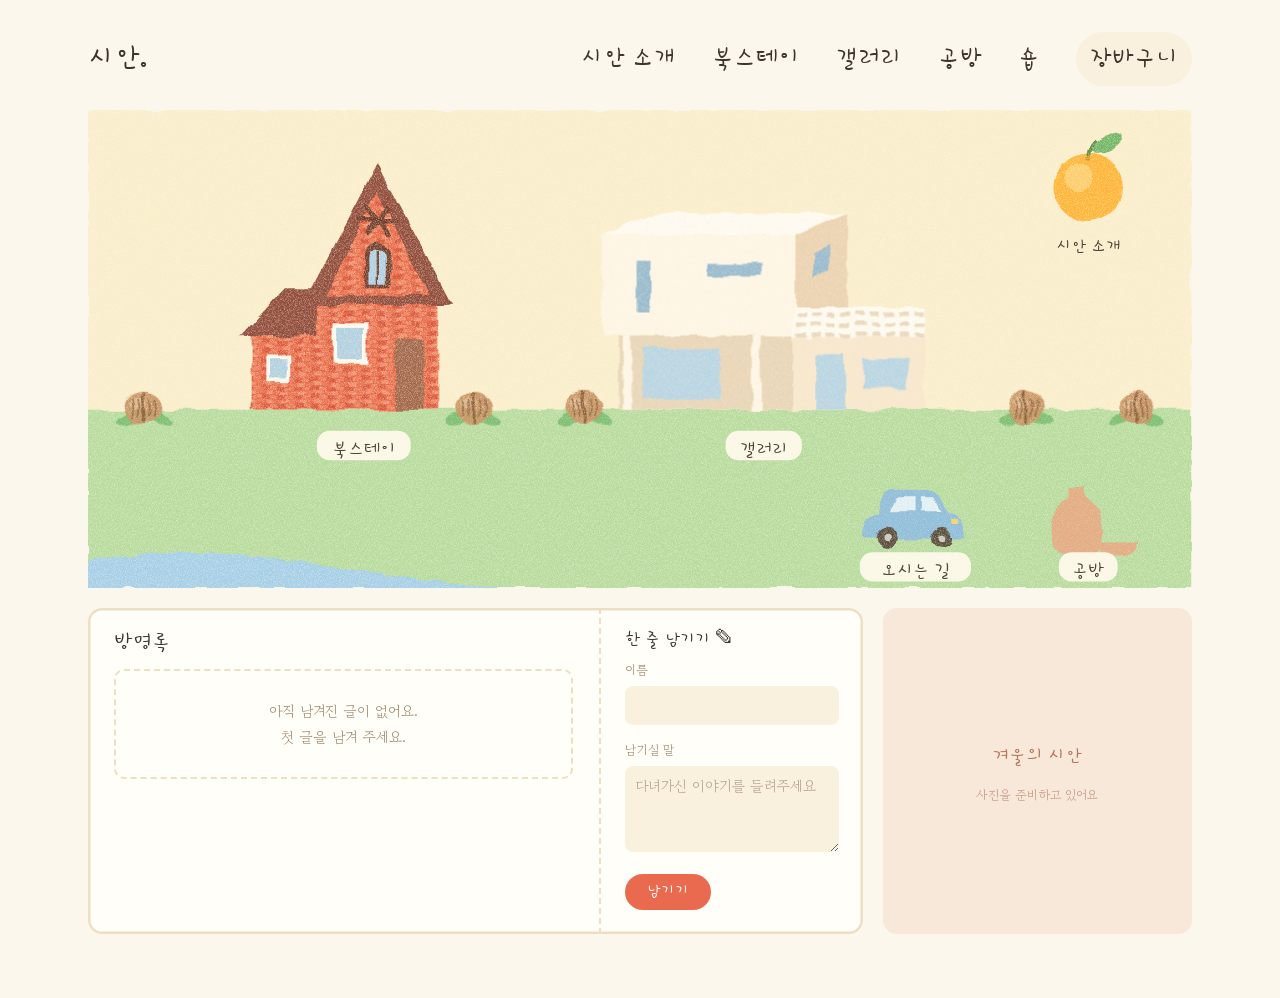
==== commit 8bc5689e: "Home: add shop and cart to the top menu Co-Authored-By: Claude Opus 5.5 <noreply@anthropic.com> Clau" ====
--- a/index.html
+++ b/index.html
@@ -39,6 +39,8 @@
     <a href="stay.html">북스테이</a>
     <a href="gallery.html">갤러리</a>
     <a href="workshop.html">공방</a>
+    <a href="shop.html">숍</a>
+    <a class="head-cart" href="shop.html#cart">장바구니<span class="head-cart-n" data-cart-count hidden>0</span></a>
   </nav>
 </header>
 
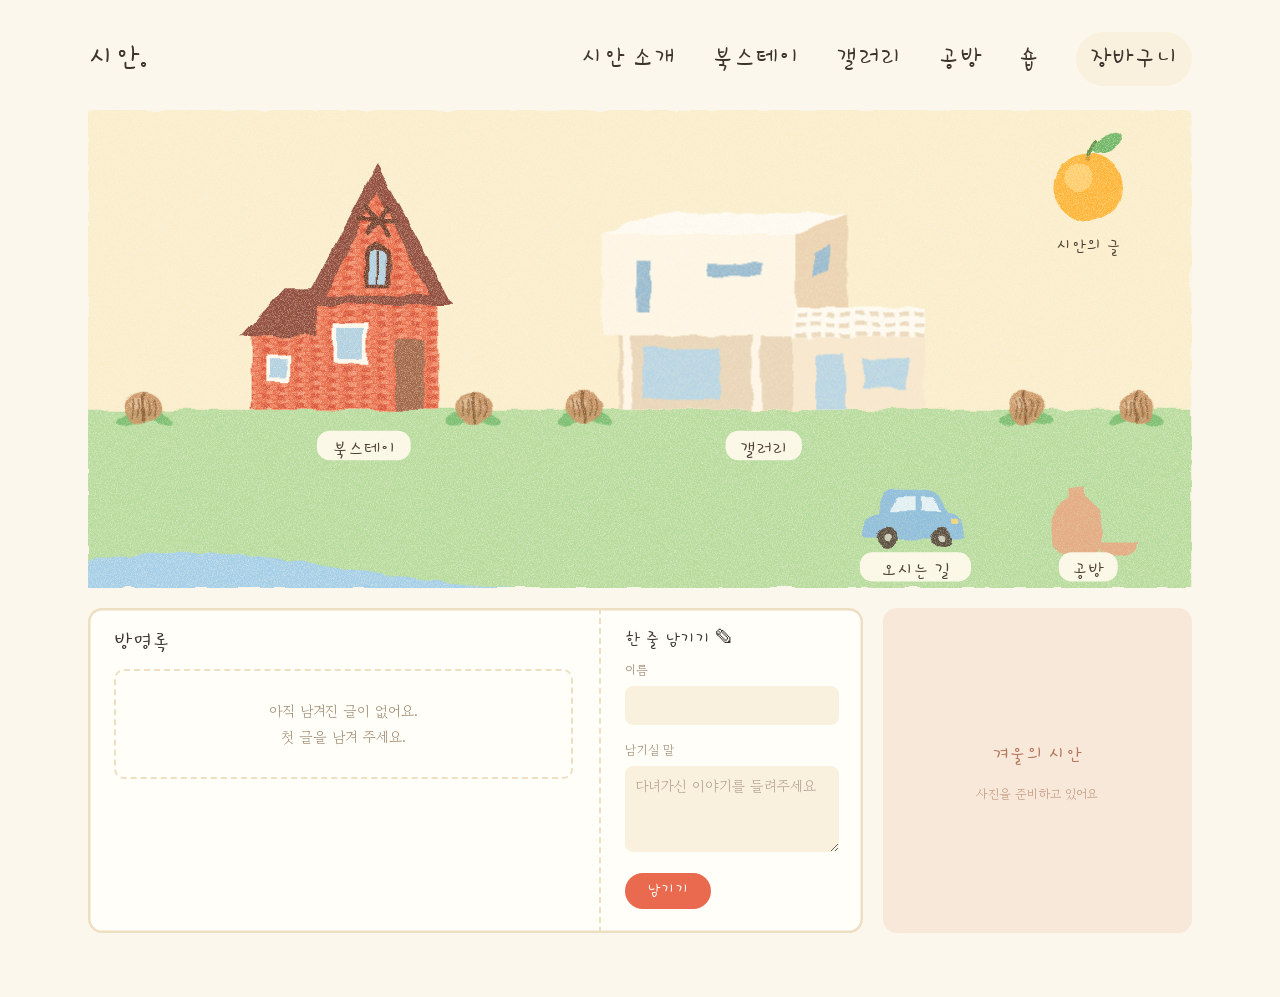
==== commit d13c0205: "About header, single-unit bookstay, tangerine opens 시안의 글 - 시안 소개 header: white hand-lettered CYAN l" ====
--- a/index.html
+++ b/index.html
@@ -123,7 +123,7 @@
  <rect x="842.96" y="269.84" width="49.68000000000001" height="32.400000000000006" fill="#B5D5E8"/>
  <rect x="767.36" y="213.68" width="142.56" height="34.56" fill="url(#breeze)"/>
 </g></g><g class="tag"><rect x="693.5" y="349" width="83" height="32" rx="14" fill="#FFFBEE" opacity=".95"/><text x="735" y="373" text-anchor="middle">갤러리</text></g></a>
-<a href="about.html" aria-label="시안 소개"><g class="art" filter="url(#pastel)"><circle cx="1088" cy="84" r="37.800000000000004" fill="#FFB534"/><circle cx="1077.5" cy="73.5" r="14.700000000000001" fill="#FFD77E" opacity=".75"/><path d="M1088 48.3 q2.1 -10.5 6.300000000000001 -14.700000000000001" stroke="#5A8E44" stroke-width="4.2" fill="none" stroke-linecap="round"/><ellipse cx="1109.0" cy="35.699999999999996" rx="18.900000000000002" ry="8.4" fill="#6DB767" transform="rotate(-24 1109.0 35.699999999999996)"/><circle cx="1088" cy="52.5" r="3.1500000000000004" fill="#D9921C"/></g><text class="small" x="1088" y="152" text-anchor="middle">시안 소개</text></a>
+<a href="#letters" id="tangerine" aria-label="시안의 글 — 브런치 · 쓴 글 · 뉴스레터"><g class="art" filter="url(#pastel)"><circle cx="1088" cy="84" r="37.800000000000004" fill="#FFB534"/><circle cx="1077.5" cy="73.5" r="14.700000000000001" fill="#FFD77E" opacity=".75"/><path d="M1088 48.3 q2.1 -10.5 6.300000000000001 -14.700000000000001" stroke="#5A8E44" stroke-width="4.2" fill="none" stroke-linecap="round"/><ellipse cx="1109.0" cy="35.699999999999996" rx="18.900000000000002" ry="8.4" fill="#6DB767" transform="rotate(-24 1109.0 35.699999999999996)"/><circle cx="1088" cy="52.5" r="3.1500000000000004" fill="#D9921C"/></g><text class="small" x="1088" y="152" text-anchor="middle">시안의 글</text></a>
 <a href="about.html#visit" aria-label="오시는 길"><g class="art" filter="url(#pastel)"><path d="M842 461.08 q0 -21.32 16.4 -22.959999999999997 l9.84 -21.32 q3.28 -4.92 9.84 -4.92 h36.08 q6.56 0 9.84 4.92 l11.479999999999999 21.32 q18.04 1.64 18.04 22.959999999999997 v4.92 h-111.52z" fill="#8FBEE3"/><path d="M873.16 436.48 l7.38 -16.4 h19.68 v16.4z" fill="#E8F4FF"/><path d="M905.96 436.48 v-16.4 h13.12 l8.2 16.4z" fill="#E8F4FF"/><rect x="938.76" y="444.68" width="8.2" height="5.739999999999999" rx="2.46" fill="#F7D774"/><circle cx="868.24" cy="466" r="11.479999999999999" fill="#5A4A40"/><circle cx="868.24" cy="466" r="4.1" fill="#CFCAC0"/><circle cx="927.28" cy="466" r="11.479999999999999" fill="#5A4A40"/><circle cx="927.28" cy="466" r="4.1" fill="#CFCAC0"/></g><g class="tag"><rect x="839.5" y="481" width="121" height="32" rx="14" fill="#FFFBEE" opacity=".95"/><text x="900" y="505" text-anchor="middle">오시는 길</text></g></a>
 <a href="workshop.html" aria-label="공방"><g class="art" filter="url(#pastel)"><path d="M1066.64 411.2 L1085.36 411.2 L1085.36 420.56 C1108.76 433.04 1111.88 472.04 1091.6 484.52 L1060.4 484.52 C1040.12 472.04 1043.24 433.04 1066.64 420.56 Z" fill="#E9AA84"/><path d="M1099.4 470.48 h40.56 c0 9.36 -7.800000000000001 14.040000000000001 -20.28 14.040000000000001 s-20.28 -4.68 -20.28 -14.040000000000001z" fill="#E9AA84"/></g><g class="tag"><rect x="1056.0" y="481" width="64" height="32" rx="14" fill="#FFFBEE" opacity=".95"/><text x="1088" y="505" text-anchor="middle">공방</text></g></a><rect width="1200" height="520" rx="8" filter="url(#paper)" pointer-events="none"/></svg>
 </section>
@@ -151,6 +151,37 @@
 </section>
 
 </main>
+
+<!-- 귤을 누르면: 시안의 글 (브런치 · 쓴 글 · 뉴스레터) -->
+<dialog class="modal" id="lettersModal" aria-labelledby="lettersTitle">
+  <div class="modal-in">
+    <button class="modal-x" type="button" data-close aria-label="닫기">×</button>
+    <div class="modal-body">
+      <h2 class="modal-title" id="lettersTitle">시안의 글</h2>
+      <p class="lt-intro">시안에서 보내는 이야기들이에요.</p>
+
+      <section class="lt-sec">
+        <h3 class="lt-h">브런치</h3>
+        <div id="ltBrunch"></div>
+      </section>
+
+      <section class="lt-sec">
+        <h3 class="lt-h">내가 쓴 글</h3>
+        <ul class="lt-list" id="ltList"></ul>
+      </section>
+
+      <section class="lt-sec">
+        <h3 class="lt-h">시안 뉴스레터</h3>
+        <p class="lt-note">계절마다 시안의 소식을 편지로 보내드려요.</p>
+        <form class="nl-form" id="nlForm" novalidate>
+          <div class="field"><label class="sr" for="nlEmail">이메일</label><input id="nlEmail" type="email" autocomplete="email" required placeholder="이메일 주소"></div>
+          <button class="hp-btn" type="submit" id="nlSubmit">구독하기</button>
+        </form>
+        <p class="form-msg" id="nlMsg" role="status"></p>
+      </section>
+    </div>
+  </div>
+</dialog>
 </div><!-- /.sheet -->
 
 <script src="assets/js/data.js" defer></script>
--- a/assets/css/style.css
+++ b/assets/css/style.css
@@ -38,7 +38,7 @@
   background:var(--desk);
   color:var(--ink);
   font-family:var(--serif);
-  font-size:17px;
+  font-size:15.5px;
   line-height:2;
   letter-spacing:0;
   word-break:keep-all;
@@ -70,7 +70,7 @@
 
 .sheet{ max-width:1180px; margin:0 auto; padding:clamp(18px,3vw,32px) clamp(14px,3vw,40px) 0; min-height:100vh; }
 
-.part-label{ font-family:var(--pen); font-size:22px; color:var(--ink-2); margin-bottom:6px; }
+.part-label{ font-family:var(--pen); font-size:18px; color:var(--ink-2); margin-bottom:6px; }
 
 @keyframes ink{ from{ opacity:0; filter:blur(3px); } to{ opacity:1; filter:none; } }
 @keyframes rise{ from{ opacity:0; transform:translateY(10px); } to{ opacity:1; transform:none; } }
@@ -158,13 +158,31 @@
   .scene text.small{ font-size:26px; }
 }
 
+/* 귤 → 시안의 글 */
+.lt-intro{ font-size:14px; color:var(--ink-2); margin-bottom:6px; }
+.lt-sec{ padding:16px 0; border-top:2px dashed var(--line); }
+.lt-sec:first-of-type{ margin-top:12px; }
+.lt-h{ font-size:20px; margin-bottom:8px; }
+.lt-brunch{ display:inline-block; padding:8px 18px; border-radius:999px; background:var(--tint); font-family:var(--pen); font-size:18px; transition:background .2s; }
+.lt-brunch:hover{ background:#F9E3D9; color:var(--blue); }
+.lt-list li + li{ margin-top:10px; padding-top:10px; border-top:1px solid var(--rule-2); }
+.lt-list a:hover .lt-title{ color:var(--blue); }
+.lt-title{ font-size:15.5px; }
+.lt-sum{ font-size:13.5px; color:var(--ink-2); line-height:1.7; }
+.lt-date{ font-size:12px; color:var(--ink-3); }
+.lt-empty{ font-size:14px; color:var(--ink-3); }
+.lt-note{ font-size:13.5px; color:var(--ink-2); margin-bottom:10px; }
+.nl-form{ display:flex; gap:8px; align-items:center; }
+.nl-form .field{ flex:1; }
+.scene #tangerine{ cursor:pointer; }
+
 /* 소개된 곳 */
 .press{ display:grid; grid-template-columns:repeat(2,minmax(0,1fr)); gap:16px; }
 .press-item{ padding:24px 24px 22px; border-radius:12px; background:var(--tint); }
-.press-kind{ font-family:var(--pen); font-size:19px; color:var(--blue); }
-.press-title{ margin-top:8px; font-size:30px; line-height:1.3; }
-.press-sub{ font-size:16px; color:var(--ink-2); }
-.press-text{ margin:14px 0 16px; font-size:16px; line-height:1.8; }
+.press-kind{ font-family:var(--pen); font-size:16px; color:var(--blue); }
+.press-title{ margin-top:8px; font-size:22px; line-height:1.3; }
+.press-sub{ font-size:14.5px; color:var(--ink-2); }
+.press-text{ margin:14px 0 16px; font-size:15px; line-height:1.8; }
 .press .xref{ margin-left:0; }
 .press--inline{ margin-top:28px; max-width:var(--measure); }
 
@@ -173,8 +191,14 @@
 .opener{ position:relative; animation:rise 1s var(--ease) both; }
 .opener-scene{ display:block; width:100%; height:auto; }
 .opener-text{ position:absolute; left:4%; top:11%; max-width:50%; z-index:1; }
-.opener-title{ font-size:clamp(36px,5.2vw,62px); line-height:1.1; color:var(--ink); }
-.opener-epigraph{ margin-top:14px; font-size:clamp(14px,1.5vw,17px); line-height:1.85; color:var(--ink-2); }
+.opener-title{ font-size:clamp(28px,3.4vw,38px); line-height:1.1; color:var(--ink); }
+.opener-epigraph{ margin-top:14px; font-size:14.5px; line-height:1.85; color:var(--ink-2); }
+
+/* 시안 소개: 파란 바탕에 흰 CYAN 로고 */
+.opener-brand{ position:absolute; inset:0; display:flex; flex-direction:column; align-items:center; justify-content:center; text-align:center; color:#fff; padding:0 16px; }
+.brand-logo img{ width:clamp(140px,22vw,260px); height:auto; }
+.brand-slogan{ margin-top:clamp(10px,1.6vw,18px); font-family:var(--pen); font-size:clamp(19px,2.2vw,26px); line-height:1.2; }
+.brand-sub{ margin-top:6px; font-size:clamp(12px,1.2vw,14.5px); opacity:.85; }
 
 /* ── 본문: 둥근 카드 ─────────────────────────────────────── */
 
@@ -184,37 +208,37 @@
 }
 .page--appendix{ background:#FAF1DF; }
 
-.sect-title{ font-size:clamp(28px,3.2vw,36px); line-height:1.15; margin-bottom:22px; }
+.sect-title{ font-size:23px; line-height:1.15; margin-bottom:22px; }
 .sect-no{ display:none; }
 
 .prose{ max-width:var(--measure); }
 .prose p + p{ margin-top:1.1em; }
-.prose .lead{ font-size:20px; line-height:1.9; margin-bottom:.4em; }
+.prose .lead{ font-size:17px; line-height:1.9; margin-bottom:.4em; }
 .prose .sign{ margin-top:2.4em; text-align:right; color:var(--ink-2); }
 .prose .sign span{ font-size:14px; color:var(--ink-3); }
 #preface .prose{ margin:0 auto; }
-.prose-note{ max-width:var(--measure); margin:-12px 0 36px; font-size:15px; color:var(--ink-2); }
+.prose-note{ max-width:var(--measure); margin:-12px 0 36px; font-size:14px; color:var(--ink-2); }
 
 .plate{ margin:36px 0 18px; }
 .plate-art{ display:block; width:min(340px,86%); height:auto; }
 .plate--small .plate-art{ width:min(210px,60%); }
-.plate figcaption{ margin-top:8px; font-family:var(--pen); font-size:20px; color:var(--ink-2); }
+.plate figcaption{ margin-top:8px; font-family:var(--pen); font-size:17px; color:var(--ink-2); }
 
 .glossary{ max-width:var(--measure); border-top:1px solid var(--rule); }
 .glossary > div{ display:grid; grid-template-columns:7.5em minmax(0,1fr); gap:20px; padding:16px 0; border-bottom:1px solid var(--rule-2); }
 .glossary > div[hidden]{ display:none; }
-.glossary dt{ font-size:14px; color:var(--ink-2); padding-top:2px; }
-.glossary dd{ font-size:16px; line-height:1.9; }
-.xref{ margin-left:.5em; font-size:13px; color:var(--blue); white-space:nowrap; }
+.glossary dt{ font-size:13px; color:var(--ink-2); padding-top:2px; }
+.glossary dd{ font-size:15px; line-height:1.9; }
+.xref{ margin-left:.5em; font-size:12.5px; color:var(--blue); white-space:nowrap; }
 .xref:hover{ border-bottom:1px solid var(--blue); }
 
-.footnote{ max-width:var(--measure); margin-top:40px; padding-top:14px; font-size:13px; line-height:1.9; color:var(--ink-2); position:relative; }
+.footnote{ max-width:var(--measure); margin-top:40px; padding-top:14px; font-size:12.5px; line-height:1.9; color:var(--ink-2); position:relative; }
 .footnote::before{ content:""; position:absolute; top:0; left:0; width:48px; height:1px; background:var(--ink-3); }
 
 .route{ max-width:var(--measure); margin:32px 0 40px; counter-reset:r; }
 .route li{ position:relative; padding-left:2.4em; counter-increment:r; }
 .route li + li{ margin-top:.8em; }
-.route li::before{ content:counter(r); position:absolute; left:0; top:-.05em; font-family:var(--latin); font-size:25px; color:var(--ink-3); }
+.route li::before{ content:counter(r); position:absolute; left:0; top:-.05em; font-family:var(--latin); font-size:20px; color:var(--ink-3); }
 
 .dots li{ display:inline; }
 .dots li + li::before{ content:" · "; color:var(--ink-3); }
@@ -223,9 +247,9 @@
 
 .btn{
   display:inline-flex; align-items:center; justify-content:center; gap:8px;
-  min-height:46px; padding:0 26px;
+  min-height:40px; padding:0 26px;
   background:var(--accent); color:#fff; border:0; border-radius:999px;
-  font-family:var(--pen); font-size:22px; line-height:1; cursor:pointer;
+  font-family:var(--pen); font-size:17px; line-height:1; cursor:pointer;
   transition:background .2s, transform .3s var(--ease);
 }
 .btn:hover{ background:#D2553B; transform:translateY(-2px); }
@@ -238,7 +262,7 @@
 .show-actions{ display:flex; flex-wrap:wrap; align-items:center; gap:10px 24px; margin-top:22px; }
 .show-actions .btn, .room .btn{
   min-height:0; padding:0 2px; background:linear-gradient(transparent 60%, rgba(233,106,78,.2) 60% 92%, transparent 92%); color:var(--ink); border-radius:0;
-  font-size:21px;
+  font-size:17px;
 }
 .show-actions .btn::after, .room .btn::after{ content:"→"; transition:transform .3s var(--ease); }
 .show-actions .btn:hover, .room .btn:hover{ color:var(--blue); background:linear-gradient(transparent 60%, rgba(233,106,78,.32) 60% 92%, transparent 92%); transform:none; }
@@ -260,12 +284,12 @@
 .room{ padding:26px 0 28px; border-top:2px dashed var(--line); }
 .room:first-child{ border-top:0; padding-top:4px; }
 .room-visual{ margin-bottom:22px; }
-.room .tile-no{ font-family:var(--latin); font-size:19px; letter-spacing:.08em; color:var(--ink-3); }
-.room-name{ font-size:28px; margin:2px 0 8px; }
-.room-text{ font-size:16px; line-height:1.95; }
-.room .dots{ margin-top:10px; font-size:14px; color:var(--ink-2); }
+.room .tile-no{ font-family:var(--latin); font-size:15px; letter-spacing:.08em; color:var(--ink-3); }
+.room-name{ font-size:21px; margin:2px 0 8px; }
+.room-text{ font-size:15px; line-height:1.95; }
+.room .dots{ margin-top:10px; font-size:13.5px; color:var(--ink-2); }
 .room-meta{ margin-top:16px; }
-.room-meta > div{ display:grid; grid-template-columns:4.5em minmax(0,1fr); gap:12px; font-size:14px; line-height:1.9; }
+.room-meta > div{ display:grid; grid-template-columns:4.5em minmax(0,1fr); gap:12px; font-size:13.5px; line-height:1.9; }
 .room-meta dt{ color:var(--ink-3); }
 
 /* ── 신청서 (예약 · 수업) ─────────────────────────────────── */
@@ -273,20 +297,20 @@
 .book{ max-width:36em; }
 .book[hidden]{ display:none; }
 .book-step{ border:0; margin:0; padding:0 0 44px; min-width:0; }
-.book-step legend{ display:flex; align-items:center; gap:12px; padding:0; margin-bottom:16px; font-family:var(--pen); font-size:25px; }
-.book-step legend span{ display:grid; place-items:center; width:30px; height:30px; border-radius:50%; background:#F9E3D9; color:var(--blue); font-size:16px; }
+.book-step legend{ display:flex; align-items:center; gap:12px; padding:0; margin-bottom:16px; font-family:var(--pen); font-size:19px; }
+.book-step legend span{ display:grid; place-items:center; width:30px; height:30px; border-radius:50%; background:#F9E3D9; color:var(--blue); font-size:13px; }
 
 .book-sum{ margin-top:8px; padding:26px clamp(18px,4vw,30px); border-radius:14px; background:#FCF3E2; box-shadow:0 0 0 2.5px var(--line) inset; }
-.book-sum-title{ font-family:var(--pen); font-size:25px; color:var(--ink); margin-bottom:8px; }
-
-.sum > div{ display:flex; justify-content:space-between; gap:16px; padding:8px 0; border-bottom:1px solid var(--rule-2); font-size:14.5px; line-height:1.7; }
+.book-sum-title{ font-family:var(--pen); font-size:19px; color:var(--ink); margin-bottom:8px; }
+
+.sum > div{ display:flex; justify-content:space-between; gap:16px; padding:8px 0; border-bottom:1px solid var(--rule-2); font-size:14px; line-height:1.7; }
 .sum dt{ color:var(--ink-2); flex:none; }
 .sum dd{ text-align:right; }
 .sum .sum-sub{ font-size:13px; }
 .sum .sum-sub dt, .sum .sum-sub dd{ color:var(--ink-3); }
 .sum .sum-total{ border-top:2px dashed var(--line); border-bottom:0; margin-top:6px; padding-top:14px; align-items:baseline; }
 .sum .sum-total dt{ color:var(--ink); }
-.sum .sum-total dd{ font-family:var(--pen); font-size:32px; color:var(--blue); }
+.sum .sum-total dd{ font-family:var(--pen); font-size:24px; color:var(--blue); }
 .sum-note{ text-align:right; font-size:12.5px; }
 
 .notice{ margin:20px 0; font-size:12.5px; line-height:1.85; color:var(--ink-2); }
@@ -312,9 +336,9 @@
 .pick-item input:checked + .pick-box{ background:#F9E3D9; box-shadow:0 0 0 2px var(--accent) inset; }
 .pick-item input:checked + .pick-box::before{ background:var(--accent); }
 .pick-item input:focus-visible + .pick-box{ outline:2px solid var(--accent); outline-offset:2px; }
-.pick-name{ font-family:var(--pen); font-size:23px; line-height:1.2; }
+.pick-name{ font-family:var(--pen); font-size:19px; line-height:1.2; }
 .pick-sub{ grid-column:2; font-size:12.5px; color:var(--ink-3); line-height:1.6; }
-.pick-price{ grid-column:3; grid-row:1; font-size:14px; color:var(--ink-2); }
+.pick-price{ grid-column:3; grid-row:1; font-size:13.5px; color:var(--ink-2); }
 
 /* 달력 */
 .cal{ position:relative; }
@@ -326,13 +350,13 @@
 .cal-nav button:hover:not(:disabled){ background:#F9E3D9; }
 .cal-nav button:disabled{ opacity:.3; cursor:default; }
 .cal-months{ display:grid; grid-template-columns:repeat(auto-fit,minmax(0,1fr)); gap:clamp(18px,4vw,40px); }
-.cal-title{ font-family:var(--latin); font-size:25px; letter-spacing:.06em; line-height:30px; margin-bottom:8px; }
+.cal-title{ font-family:var(--latin); font-size:20px; letter-spacing:.06em; line-height:30px; margin-bottom:8px; }
 .cal-grid{ display:grid; grid-template-columns:repeat(7,minmax(0,1fr)); gap:2px 0; }
 .cal-wd{ text-align:center; font-size:11.5px; color:var(--ink-3); padding-bottom:6px; border-bottom:1px solid var(--rule-2); margin-bottom:4px; }
 .cal-day{
   position:relative; aspect-ratio:1/1; max-height:42px; width:100%;
   border:0; background:none; cursor:pointer; padding:0;
-  font-family:var(--latin); font-size:21px; color:var(--ink); border-radius:50%;
+  font-family:var(--latin); font-size:17px; color:var(--ink); border-radius:50%;
   transition:background .15s;
 }
 .cal-day.is-wknd:not(:disabled){ color:var(--blue); }
@@ -343,7 +367,7 @@
 .cal-day.is-today::after{ content:""; position:absolute; left:50%; bottom:5px; width:10px; height:1px; margin-left:-5px; background:currentColor; }
 .cal-day.is-range{ background:#F9E3D9; border-radius:0; }
 .cal-day.is-sel, .cal-day.is-sel:hover:not(:disabled){ background:var(--accent); color:#fff; opacity:1; text-decoration:none; }
-.cal-help{ margin-top:16px; font-size:14.5px; }
+.cal-help{ margin-top:16px; font-size:14px; }
 .cal-legend{ display:flex; flex-wrap:wrap; gap:4px 18px; margin-top:6px; font-size:12px; color:var(--ink-3); }
 .cal-legend li{ display:flex; align-items:center; gap:6px; }
 .cal-legend i{ width:11px; height:11px; }
@@ -356,7 +380,7 @@
 .stepper button{ width:44px; height:44px; border:0; border-radius:50%; background:none; cursor:pointer; font-size:18px; color:var(--ink); transition:background .2s; }
 .stepper button:hover:not(:disabled){ background:#F9E3D9; }
 .stepper button:disabled{ color:var(--ink-3); opacity:.5; cursor:default; }
-.stepper output{ min-width:44px; text-align:center; font-family:var(--latin); font-size:25px; }
+.stepper output{ min-width:44px; text-align:center; font-family:var(--latin); font-size:20px; }
 .stepper--sm button{ width:30px; height:30px; font-size:14px; }
 .stepper--sm output{ min-width:26px; font-size:16px; }
 .book-step .stepper + .muted{ margin-top:10px; font-size:13px; }
@@ -370,14 +394,14 @@
   width:100%; padding:10px 12px;
   background:var(--tint); color:var(--ink);
   border:0; border-radius:10px;
-  font:inherit; font-size:16px; line-height:1.6;
+  font:inherit; font-size:15px; line-height:1.6;
   transition:border-color .2s, box-shadow .2s;
 }
 .field textarea{ resize:vertical; }
 .field input::placeholder, .field textarea::placeholder{ color:var(--ink-3); }
 .field input:focus, .field textarea:focus{ outline:none; box-shadow:0 0 0 2px rgba(233,106,78,.45); }
 .field.is-bad input, .field.is-bad textarea{ box-shadow:0 0 0 2px #B4452F; }
-.field--check label{ display:flex; gap:10px; align-items:flex-start; font-size:14px; color:var(--ink); cursor:pointer; }
+.field--check label{ display:flex; gap:10px; align-items:flex-start; font-size:13.5px; color:var(--ink); cursor:pointer; }
 .field--check input{ margin-top:6px; accent-color:var(--accent); width:15px; height:15px; flex:none; }
 .field--check.is-bad label{ color:#B4452F; }
 .field[hidden]{ display:none; }
@@ -389,18 +413,18 @@
 .done{ max-width:36em; padding:34px clamp(20px,4vw,36px); border-radius:14px; background:#FCF3E2; box-shadow:0 0 0 2.5px var(--line) inset; }
 .done:focus{ outline:none; }
 .done .part-label{ text-align:left; margin-bottom:16px; padding-left:0; }
-.done-title{ font-size:28px; margin-bottom:12px; }
-.done-text{ font-size:15px; line-height:1.95; color:var(--ink-2); margin-bottom:20px; }
+.done-title{ font-size:23px; margin-bottom:12px; }
+.done-text{ font-size:14.5px; line-height:1.95; color:var(--ink-2); margin-bottom:20px; }
 .done .sum{ margin-bottom:20px; }
 
 /* 수업 날짜 */
 .slots{ border-top:2px dashed var(--line); }
 .slots-row{ display:grid; grid-template-columns:9.5em minmax(0,1fr); gap:12px; align-items:center; padding:10px 0; border-bottom:1px solid var(--rule-2); }
-.slots-date{ font-size:14.5px; }
+.slots-date{ font-size:14px; }
 .slots-times{ display:flex; flex-wrap:wrap; gap:6px; }
 .slot{
   min-height:34px; padding:0 14px; border:0; border-radius:999px; background:var(--tint); cursor:pointer;
-  font-family:var(--latin); font-size:20px; color:var(--ink);
+  font-family:var(--latin); font-size:17px; color:var(--ink);
   transition:border-color .2s, background .2s, color .2s;
 }
 .slot:hover:not(:disabled){ background:#F9E3D9; }
@@ -413,16 +437,16 @@
 .show{ max-width:var(--measure); }
 .show + .show{ margin-top:40px; padding-top:40px; border-top:2px dashed var(--line); }
 .show-visual{ margin-bottom:24px; }
-.show-meta{ font-family:var(--latin); font-size:21px; letter-spacing:.06em; color:var(--ink-2); }
-.show-title{ margin:6px 0 2px; font-size:clamp(30px,4vw,38px); letter-spacing:0; }
+.show-meta{ font-family:var(--latin); font-size:17px; letter-spacing:.06em; color:var(--ink-2); }
+.show-title{ margin:6px 0 2px; font-size:clamp(22px,2.6vw,28px); letter-spacing:0; }
 .show-title::before{ content:"〈"; color:var(--ink-3); } .show-title::after{ content:"〉"; color:var(--ink-3); }
-.show-artist{ font-size:15px; color:var(--ink-2); }
-.show-text{ margin-top:18px; font-size:16px; line-height:2; }
+.show-artist{ font-size:14px; color:var(--ink-2); }
+.show-text{ margin-top:18px; font-size:15px; line-height:2; }
 
 .showlist{ max-width:var(--measure); border-top:1px solid var(--rule); }
 .showlist li{ display:grid; grid-template-columns:6em minmax(0,1fr) auto; gap:4px 16px; align-items:baseline; padding:14px 0; border-bottom:1px solid var(--rule-2); }
-.showlist-date{ font-family:var(--latin); font-size:20px; color:var(--ink-2); grid-row:1 / 3; }
-.showlist-title{ font-size:16.5px; }
+.showlist-date{ font-family:var(--latin); font-size:16px; color:var(--ink-2); grid-row:1 / 3; }
+.showlist-title{ font-size:15.5px; }
 .showlist-artist{ grid-column:2; font-size:13.5px; color:var(--ink-3); }
 .showlist-state{ grid-column:3; grid-row:1; font-size:12px; color:var(--ink-3); }
 
@@ -430,7 +454,7 @@
 .tabs{ display:flex; flex-wrap:wrap; gap:8px; margin-bottom:24px; }
 .tabs button{
   border:0; background:var(--tint); cursor:pointer; padding:4px 16px; border-radius:999px;
-  font-family:var(--pen); font-size:20px; color:var(--ink-2);
+  font-family:var(--pen); font-size:17px; color:var(--ink-2);
   transition:color .2s, background .2s;
 }
 .tabs button:hover{ background:#F9E3D9; color:var(--ink); }
@@ -448,8 +472,8 @@
 .archive-item button:hover{ background:var(--tint); padding-left:12px; padding-right:12px; border-radius:10px; }
 .archive-item button:hover::after{ transform:translateX(3px); color:var(--ink); }
 .archive-item .frame{ display:none; }
-.archive-date{ grid-row:1 / 3; font-family:var(--latin); font-size:19px; color:var(--ink-2); }
-.archive-title{ grid-column:2; font-size:16.5px; }
+.archive-date{ grid-row:1 / 3; font-family:var(--latin); font-size:15px; color:var(--ink-2); }
+.archive-title{ grid-column:2; font-size:15.5px; }
 .archive-artist{ grid-column:2; font-size:13.5px; color:var(--ink-3); }
 .archive .empty{ padding:16px 0; }
 
@@ -458,10 +482,10 @@
 .series{ max-width:var(--measure); }
 .series + .series{ margin-top:56px; }
 .series-head{ margin-bottom:14px; }
-.series-no{ font-family:var(--latin); font-size:19px; letter-spacing:.08em; color:var(--ink-3); }
-.series-name{ margin:2px 0 6px; font-size:28px; }
-.series-name em{ font-family:var(--latin); font-style:normal; font-size:21px; color:var(--ink-2); margin-left:8px; }
-.series-text{ font-size:15px; line-height:1.9; color:var(--ink-2); }
+.series-no{ font-family:var(--latin); font-size:15px; letter-spacing:.08em; color:var(--ink-3); }
+.series-name{ margin:2px 0 6px; font-size:22px; }
+.series-name em{ font-family:var(--latin); font-style:normal; font-size:17px; color:var(--ink-2); margin-left:8px; }
+.series-text{ font-size:14px; line-height:1.9; color:var(--ink-2); }
 .series--archive .series-name::after{ content:"기록"; margin-left:10px; font-size:16px; color:var(--ink-2); background:var(--tint); padding:1px 10px; border-radius:999px; vertical-align:middle; }
 
 .products{ border-top:1px solid var(--rule); }
@@ -472,8 +496,8 @@
   text-align:left; cursor:pointer; font:inherit; color:inherit;
 }
 .product .frame{ display:none; }
-.product-name{ padding-right:.6em; background:var(--paper); font-size:16px; transition:color .2s; }
-.product-price{ padding-left:.6em; background:var(--paper); font-size:14.5px; color:var(--ink-2); white-space:nowrap; }
+.product-name{ padding-right:.6em; background:var(--paper); font-size:15px; transition:color .2s; }
+.product-price{ padding-left:.6em; background:var(--paper); font-size:14px; color:var(--ink-2); white-space:nowrap; }
 .product button:hover .product-name, .product a:hover .product-name{ color:var(--blue); }
 .product.is-out .product-name{ color:var(--ink-3); }
 
@@ -489,10 +513,10 @@
 .modal-in{ position:relative; padding:clamp(32px,6vw,56px); }
 .modal-x{ position:absolute; top:12px; right:14px; width:36px; height:36px; border:0; background:none; cursor:pointer; font-size:24px; color:var(--ink-2); }
 .modal-x:hover{ color:var(--ink); }
-.modal-title{ margin:6px 0 4px; font-size:30px; }
+.modal-title{ margin:6px 0 4px; font-size:24px; }
 .modal-body > .frame{ margin-bottom:22px; }
 .modal-body .part-label{ text-align:left; margin-bottom:12px; padding-left:0; }
-.modal-body .show-title{ font-size:30px; }
+.modal-body .show-title{ font-size:24px; }
 
 .modal--drawer{ margin:0 0 0 auto; width:min(460px,100%); height:100dvh; max-height:none; border-radius:16px 0 0 16px; }
 .modal--drawer[open]{ animation:slide .45s var(--ease); }
@@ -501,7 +525,7 @@
 
 .prod{ display:block; }
 .prod > .frame{ margin-bottom:22px; }
-.prod-price{ margin:4px 0; font-size:17px; color:var(--ink-2); }
+.prod-price{ margin:4px 0; font-size:16px; color:var(--ink-2); }
 .prod .show-text{ margin:14px 0 26px; }
 .buy{ display:flex; gap:10px; align-items:center; }
 .buy .btn{ flex:1; }
@@ -511,7 +535,7 @@
 .cart{ margin:20px 0 4px; border-top:1px solid var(--rule); }
 .cart-item{ display:grid; grid-template-columns:minmax(0,1fr) auto; gap:12px; align-items:start; padding:14px 0; border-bottom:1px solid var(--rule-2); }
 .cart-item > .frame{ display:none; }
-.cart-name{ font-size:15.5px; }
+.cart-name{ font-size:15px; }
 .cart-info .muted{ font-size:13px; }
 .cart-info .stepper{ margin-top:6px; }
 .cart-side{ text-align:right; font-size:14.5px; }
@@ -530,7 +554,7 @@
 .turn a{
   display:flex; flex-direction:column; padding:12px 22px; border-radius:14px;
   background:var(--paper); box-shadow:0 0 0 2.5px var(--line) inset;
-  font-size:24px; line-height:1.3; transition:color .2s, transform .3s var(--ease);
+  font-size:19px; line-height:1.3; transition:color .2s, transform .3s var(--ease);
 }
 .turn a small{ font-size:12.5px; color:var(--ink-3); }
 .turn a:hover{ color:var(--blue); transform:translateY(-2px); }
@@ -547,7 +571,7 @@
 /* ── 좁은 화면 ───────────────────────────────────────────── */
 
 @media (max-width:620px){
-  body{ font-size:16px; line-height:1.95; }
+  body{ font-size:15px; line-height:1.9; }
   .opener-text{ position:static; max-width:none; margin-bottom:12px; }
   .press{ grid-template-columns:1fr; }
   .glossary > div{ grid-template-columns:1fr; gap:0; }
@@ -562,7 +586,6 @@
   .showlist-date{ grid-row:auto; }
   .showlist-title, .showlist-artist{ grid-column:1; }
   .showlist-state{ grid-column:2; grid-row:1; }
-  .turn a{ font-size:19px; }
 }
 
 @media (prefers-reduced-motion:reduce){
